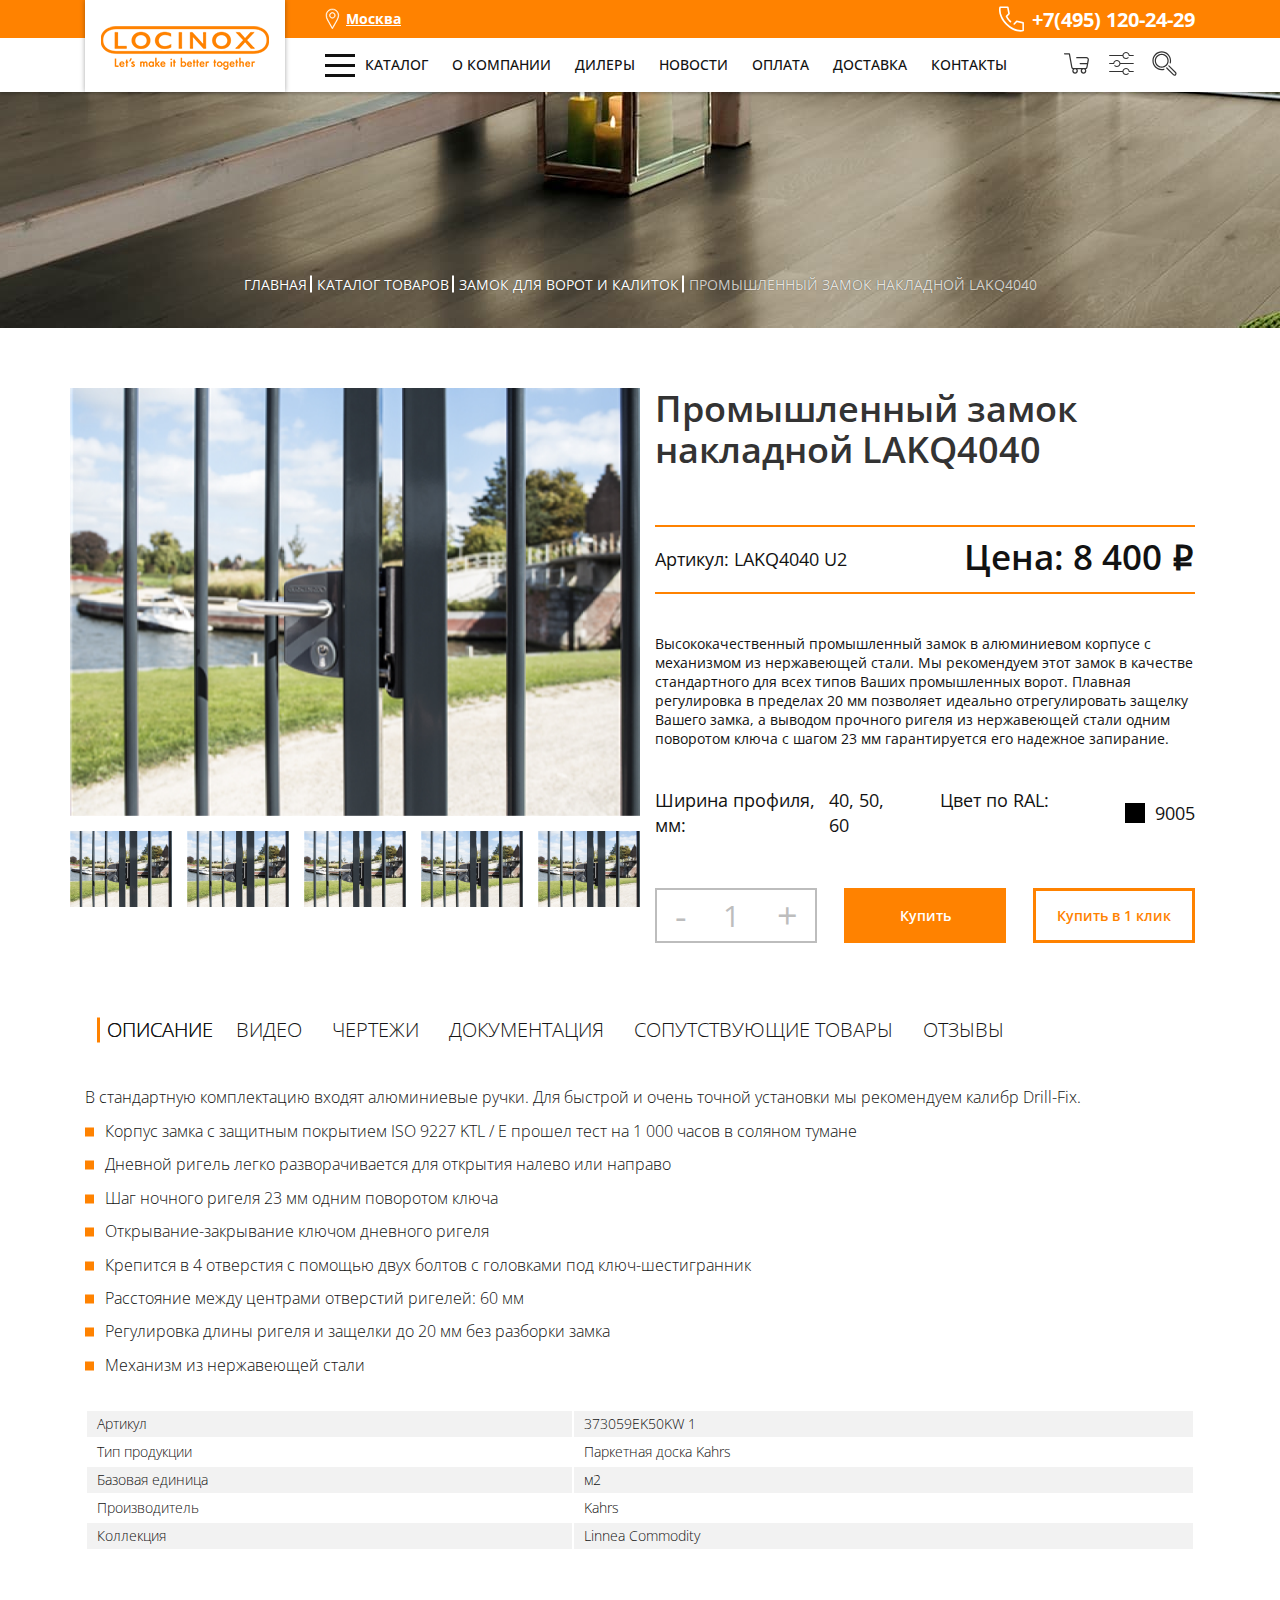
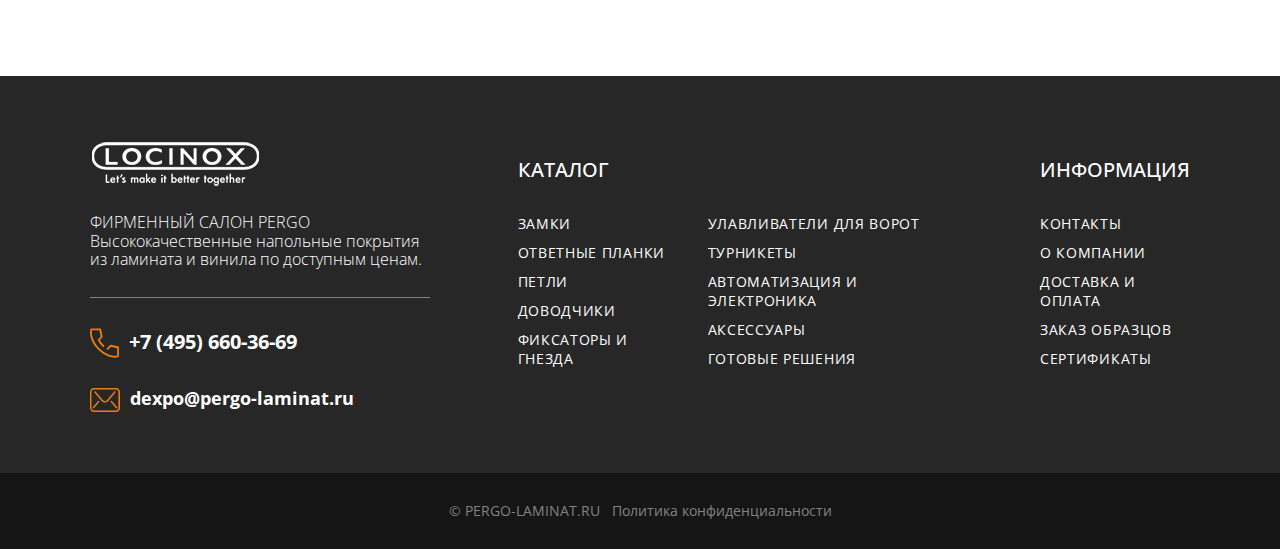
==== product.html @ 0fa1fcf7 "add product page" ====
<!doctype html>
<html itemscope="" itemtype="http://schema.org/WebPage" lang="ru">

<head>
	<meta charset="utf-8">

	<meta name="viewport" content="width=device-width, initial-scale=1.0, maximum-scale=1.0, user-scalable=no">
	<title>Замок для ворот и калиток</title>
	<meta http-equiv="Content-Type" content="text/html; charset=UTF-8" />
	<meta name="robots" content="index, follow" />

	<link href="https://fonts.googleapis.com/css2?family=Open+Sans:wght@300;400;600;700&display=swap" rel="stylesheet">

	<link href="local/templates/locinox/css/bootstrap-grid.css" type="text/css" rel="stylesheet" />
	<link href="local/templates/locinox/css/styles.css" type="text/css" rel="stylesheet" />
	<link href="local/templates/locinox/css/style.css" type="text/css" rel="stylesheet" />

	<link rel="icon" href="favicon.ico" type="image/x-icon">

</head>


<body>
	<header class="header">
		<div class="header__wrapper header__wrapper--static">
			<div class="header__container container">
				<a class="header__logo-link d-none d-xl-flex" href="/">
					<img class="header__logo" src="local/templates/locinox/img/logo-2.png" alt="">
				</a>

				<div class="w-100">
					<div class="header__location-info w-100 d-none d-xl-flex justify-content-between align-items-center">

						<div class="header__location">
							<div class="d-flex align-items-center">
								<svg width="15" height="22" viewBox="0 0 15 22" fill="none" xmlns="http://www.w3.org/2000/svg"
									style="margin-right: 6px">
									<path
										d="M7.38051 21L7.12407 20.5481C7.08732 20.4832 3.42131 14.0206 2.4026 12.1284C1.75545 10.9249 1 8.96 1 7.38207C1 3.86306 3.86172 1 7.37917 1C10.8962 1 13.7577 3.86306 13.7577 7.38207C13.7577 8.90624 13.0517 10.9642 12.3872 12.127C11.1978 14.2012 7.67023 20.4838 7.63487 20.5469L7.38051 21ZM7.37917 1.58636C4.185 1.58636 1.58639 4.18636 1.58639 7.38207C1.58639 8.75672 2.25563 10.6169 2.91881 11.8504C3.77669 13.4438 6.52303 18.298 7.3778 19.8067C8.21339 18.3194 10.8753 13.5845 11.8778 11.8358C12.5135 10.7236 13.171 8.75321 13.171 7.38207C13.1714 4.18636 10.5729 1.58636 7.37917 1.58636ZM7.37917 10.2588C5.78285 10.2588 4.48424 8.9598 4.48424 7.36311C4.48424 5.76604 5.78285 4.46662 7.37917 4.46662C8.97485 4.46662 10.2733 5.76604 10.2733 7.36311C10.2731 8.9598 8.97487 10.2588 7.37917 10.2588ZM7.37917 5.053C6.10614 5.053 5.07063 6.08932 5.07063 7.36311C5.07063 8.63652 6.10616 9.67245 7.37917 9.67245C8.65159 9.67245 9.68695 8.63634 9.68695 7.36311C9.68674 6.08932 8.65139 5.053 7.37917 5.053Z"
										fill="#FFFFFF" stroke="#FFFFFF" stroke-width="0.5"></path>
								</svg>
								<span>
									<a href="/" id="location">Москва</a>
								</span>
							</div>

							<div class="header__location-list">
								<ul class="list-unmarked">
									<li><a href="/">Санкт-Петербург</a></li>
									<li><a href="/">Самара</a></li>
									<li><a href="/">Челябинск</a></li>

								</ul>
							</div>
						</div>

						<div class="header__tel  ml-auto">
							<svg width="29" height="30" viewBox="0 0 29 30" fill="#fff">
								<path
									d="M25.0597 29.6484C19.3341 29.6484 13.1623 26.7273 8.03151 21.5591C1.93407 15.3424 -1.11465 7.328 0.372531 1.18614C0.44689 0.736737 0.818685 0.437134 1.26484 0.437134H10.1879C10.6341 0.437134 11.0059 0.736737 11.0802 1.18614L12.5674 8.67621C12.6418 8.97582 12.5674 9.27542 12.3443 9.50012L9.81612 12.0467L10.1136 12.5711C11.1546 14.3687 12.4187 15.9416 13.9802 17.3647C14.2033 17.5145 14.2777 17.7392 14.2777 18.0388C14.2777 18.2635 14.2033 18.5631 14.0546 18.7129C13.9059 18.9376 13.6084 19.0125 13.3854 19.0125C13.1623 19.0125 12.9392 18.9376 12.7905 18.7878C12.4187 18.4882 12.1213 18.1886 11.7495 17.8141C10.1879 16.2412 8.84946 14.3687 7.88279 12.3463C7.73407 11.9718 7.80843 11.5224 8.03151 11.2977L10.6341 8.67621L9.44433 2.30965H2.00843L1.93407 2.98376C1.3392 8.45151 4.09048 14.893 9.36997 20.2109C14.1289 25.0046 19.8546 27.7759 25.0597 27.7759C25.5059 27.7759 26.0264 27.7759 26.4725 27.701L27.1418 27.6261V20.136L20.8956 18.8627L18.2931 21.4842C18.1443 21.634 17.8469 21.7838 17.6238 21.7838C17.4007 21.7838 17.1777 21.7089 16.9546 21.4842C16.5828 21.1097 16.5828 20.5105 16.9546 20.136L19.9289 17.14C20.0777 16.9902 20.3751 16.8404 20.5982 16.8404C20.6725 16.8404 20.7469 16.8404 20.7469 16.8404L28.1828 18.3384C28.629 18.4133 28.9264 18.7878 28.9264 19.2372V28.2253C28.9264 28.6747 28.629 29.0492 28.1828 29.1241C27.2905 29.4986 26.1751 29.6484 25.0597 29.6484Z">
								</path>
							</svg>
							<div class="d-flex flex-column">
								<span class="msk_call_phone_1">
									<a href="tel:74951202429">+7(495) 120-24-29</a>
								</span>
							</div>
						</div>
					</div>

					<div class="d-flex align-items-center">
						<nav class="header__nav nav">
							<button class="nav__button button d-xl-none">
								<span></span>
							</button>
							<ul class="nav__list">
								<li class="nav__item nav__item--menu nav__item--menu-main">
									<div class="nav__item-control">
										<a href="/catalog/" class="nav__link nav__link--menu d-flex align-items-center pl-xl-0">
											<div class="nav__button button p-0 d-none d-xl-flex">
												<span></span>
											</div>
											<span>Каталог</span>
										</a>
										<button class="nav__button--menu d-xl-none"></button>
									</div>

									<div class="nav__menu-wrapper">
										<div class="nav__menu-container nav__menu-container--main nav__menu-container--list">
											<ul class="nav__menu">

												<li class="nav__menu-item nav__item--menu nav__item--menu-level nav__item--menu-level2">
													<a href="/catalog/zamki" class="nav__menu-link">
														<span>Замки</span>
													</a>

													<div class="nav__menu-wrapper">
														<div class="nav__menu-container nav__menu-container--list">
															<ul class="nav__menu">
																<li class="nav__menu-item">
																	<a href="/catalog/zamki/zamki-dlya-raspashnyh-vorot" class="nav__menu-link">Замки для
																		распашных ворот</a>
																</li>
																<li class="nav__menu-item">
																	<a href="/catalog/zamki/zamki-dlya-otkatnyh-vorot" class="nav__menu-link">Замки для
																		откатных ворот</a>
																</li>
																<li class="nav__menu-item">
																	<a href="/catalog/zamki/zamki-dlya-basseyna" class="nav__menu-link">Замки для
																		бассейна</a>
																</li>
																<li class="nav__menu-item">
																	<a href="/catalog/zamki/magnitnye-zamki" class="nav__menu-link">Магнитные замки</a>
																</li>
																<li class="nav__menu-item">
																	<a href="/catalog/zamki/zamki-na-kalitku" class="nav__menu-link">Замки для калитки</a>
																</li>
																<li class="nav__menu-item">
																	<a href="/catalog/zamki/zamki-dlya-kalitki-vreznye" class="nav__menu-link">Замки для
																		калитки врезные</a>
																</li>
																<li class="nav__menu-item">
																	<a href="/catalog/zamki/zamki-dlya-kalitok-nakladnye" class="nav__menu-link">Замки для
																		калиток накладные</a>
																</li>
																<li class="nav__menu-item">
																	<a href="/catalog/zamki/elektromehanicheskie-zamki-na-kalitki"
																		class="nav__menu-link">Электромеханические замки
																		для калитки</a>
																</li>
															</ul>
														</div>
													</div>
												</li>

												<li class="nav__menu-item nav__item--menu nav__item--menu-level nav__item--menu-level2">
													<a href="/catalog/otvetnye-planki" class="nav__menu-link">
														<span>Ответные планки</span>
													</a>

													<div class="nav__menu-wrapper">
														<div class="nav__menu-container nav__menu-container--list">
															<ul class="nav__menu">
																<li class="nav__menu-item">
																	<a href="/catalog/otvetnye-planki/otvetnye-planki-dlya-raspashnyh-vorot"
																		class="nav__menu-link">Ответные планки для
																		распашных ворот</a>
																</li>
																<li class="nav__menu-item">
																	<a href="/catalog/otvetnye-planki/otvetnye-planki-dlya-otkatnyh-vorot"
																		class="nav__menu-link">Ответные планки для
																		откатных ворот</a>
																</li>
																<li class="nav__menu-item">
																	<a href="/catalog/otvetnye-planki/otvetnye-planki-dlya-kalitok-basseyna"
																		class="nav__menu-link">Ответные планки для
																		калиток бассейна</a>
																</li>
																<li class="nav__menu-item">
																	<a href="/catalog/otvetnye-planki/otvetnye-planki-dlya-vreznyh-zamkov"
																		class="nav__menu-link">Ответные планки для
																		врезных замков</a>
																</li>
															</ul>
														</div>
													</div>
												</li>

												<li class="nav__menu-item nav__item--menu nav__item--menu-level nav__item--menu-level2">
													<a href="/catalog/petli" class="nav__menu-link">
														<span>Петли</span>
													</a>

													<div class="nav__menu-wrapper">
														<div class="nav__menu-container nav__menu-container--list">
															<ul class="nav__menu">
																<li class="nav__menu-item">
																	<a href="/catalog/petli/petli-dlya-promyshlennyh-vorot" class="nav__menu-link">Петли
																		для промышленных ворот</a>
																</li>
																<li class="nav__menu-item">
																	<a href="/catalog/petli/petli-dlya-kalitok" class="nav__menu-link">Петли для
																		калиток</a>
																</li>
																<li class="nav__menu-item">
																	<a href="/catalog/petli/petli-dlya-dekorativnyh-vorot" class="nav__menu-link">Петли
																		для декоративных ворот</a>
																</li>
															</ul>
														</div>
													</div>
												</li>

												<li class="nav__menu-item">
													<a href="/catalog/dovodchiki" class="nav__menu-link">Доводчики</a>
												</li>

												<li class="nav__menu-item">
													<a href="/catalog/nijnie-fiksatory-i-gnezda" class="nav__menu-link">Нижние фиксаторы и
														гнезда</a>
												</li>


												<li class="nav__menu-item">
													<a href="/catalog/ulavlivateli-dlya-vorot" class="nav__menu-link">Улавливатели для ворот</a>
												</li>

												<li class="nav__menu-item">
													<a href="/catalog/turnikety" class="nav__menu-link">Турникеты</a>
												</li>


												<li class="nav__menu-item">
													<a href="/catalog/avtomatizaciya-i-elektronika" class="nav__menu-link">Автоматизация и
														электроника</a>
												</li>


												<li class="nav__menu-item nav__item--menu nav__item--menu-level nav__item--menu-level2">
													<a href="/catalog/aksessuary" class="nav__menu-link">
														<span>Аксессуары</span>
													</a>

													<div class="nav__menu-wrapper">
														<div class="nav__menu-container nav__menu-container--list">
															<ul class="nav__menu">
																<li class="nav__menu-item">
																	<a href="/catalog/aksessuary/demonstracionnye"
																		class="nav__menu-link">Демонстрационные</a>
																</li>
																<li class="nav__menu-item">
																	<a href="/catalog/aksessuary/aksessuary-dlya-zamkov-i-otvetnyh-planok"
																		class="nav__menu-link">Аксессуары для замков и
																		ответных планок</a>
																</li>
																<li class="nav__menu-item">
																	<a href="/catalog/aksessuary/detali-dlya-petel" class="nav__menu-link">Детали для
																		петель</a>
																</li>
																<li class="nav__menu-item">
																	<a href="/catalog/aksessuary/aksessuary-dlya-vorot" class="nav__menu-link">Аксессуары
																		для ворот</a>
																</li>
																<li class="nav__menu-item">
																	<a href="/catalog/aksessuary/kolpachki-i-kryshki" class="nav__menu-link">Колпачки и
																		крышки</a>
																</li>
																<li class="nav__menu-item">
																	<a href="/catalog/aksessuary/profili-protivolaznye" class="nav__menu-link">Профили
																		противолазные</a>
																</li>
																<li class="nav__menu-item">
																	<a href="/catalog/aksessuary/raznoe" class="nav__menu-link">Разное</a>
																</li>
															</ul>
														</div>
													</div>
												</li>

												<li class="nav__menu-item orange">
													<a href="/catalog/vorota-i-kalitki" class="nav__menu-link">Готовые
														решения</a>
												</li>
											</ul>
										</div>
									</div>
								</li>

								<li class="nav__item">
									<a href="/" class="nav__link">
										О компании
									</a>
								</li>

								<li class="nav__item">
									<a href="/" class="nav__link">
										Дилеры
									</a>
								</li>
								<li class="nav__item">
									<a href="/" class="nav__link">
										Новости
									</a>
								</li>
								<li class="nav__item">
									<a href="/" class="nav__link">
										Оплата
									</a>
								</li>
								<li class="nav__item">
									<a href="/" class="nav__link">
										Доставка
									</a>
								</li>
								<li class="nav__item">
									<a href="/" class="nav__link">
										Контакты
									</a>
								</li>
							</ul>
						</nav>

						<a class="header__logo-link d-flex d-xl-none" href="/">
							<img class="header__logo" src="local/templates/locinox/img/logo.png" alt="">
						</a>

						<div class="header__user user">
							<ul class="user__list">
								<li class="user__item user__item--cart" id="cart_elements">
									<a class="user__link user__link--cart " href="/cart/">

										<svg width="30" height="25" viewBox="0 0 30 25" fill="#000">
											<path
												d="M29.175 5.92501C28.575 5.25001 27.75 4.80001 26.85 4.80001H15.3C14.925 4.80001 14.55 5.10001 14.55 5.55001C14.55 6.00001 14.925 6.30001 15.3 6.30001H26.85C27.3 6.30001 27.75 6.52501 28.05 6.82501C28.35 7.20001 28.5 7.65001 28.35 8.10001L27.675 11.85H19.425C19.05 11.85 18.675 12.15 18.675 12.6C18.675 13.05 19.05 13.35 19.425 13.35H27.45L26.775 16.95C26.7 17.475 26.175 17.85 25.65 17.85H11.25C10.725 17.85 10.275 17.475 10.125 16.95L7.2 0.675012C7.125 0.300012 6.825 0.0750122 6.45 0.0750122H0.675003C0.300003 0.0750122 -0.0749969 0.375012 -0.0749969 0.825012C-0.0749969 1.27501 0.300003 1.57501 0.675003 1.57501H5.85L8.7 17.325C8.85 18.375 9.6 19.125 10.575 19.425C10.2 19.95 9.9 20.625 9.9 21.375C9.9 23.25 11.4 24.75 13.275 24.75C15.15 24.75 16.65 23.25 16.65 21.375C16.65 20.7 16.425 20.025 16.05 19.5H20.625C20.25 20.025 20.025 20.7 20.025 21.375C20.025 23.25 21.525 24.75 23.4 24.75C25.275 24.75 26.775 23.25 26.775 21.375C26.775 20.625 26.55 19.95 26.175 19.425C27.15 19.2 27.975 18.375 28.2 17.325L29.85 8.47501C30 7.57501 29.775 6.67501 29.175 5.92501ZM15.15 21.3C15.15 22.35 14.325 23.175 13.275 23.175C12.225 23.175 11.4 22.35 11.4 21.3C11.4 20.25 12.225 19.425 13.275 19.425C14.325 19.425 15.15 20.25 15.15 21.3ZM23.475 23.175C22.425 23.175 21.6 22.35 21.6 21.3C21.6 20.25 22.425 19.425 23.475 19.425C24.525 19.425 25.35 20.25 25.35 21.3C25.35 22.35 24.525 23.175 23.475 23.175Z">
											</path>
										</svg>
										<span class="user__cart-count cart_results">
										</span>
									</a>


									<div class="user-cart cart_elements">

									</div>

								</li>


								<li class="user__item user__item--compare" id="compare_elements">
									<a class="user__link user__link--compare " href="/compare/">
										<svg width="27" height="25" viewBox="0 0 27 25" fill="#000">
											<path
												d="M0.567782 4.45425H14.5528C14.8293 6.3285 16.4435 7.7735 18.3933 7.7735C19.4312 7.7735 20.4072 7.36924 21.1419 6.63567C21.3639 6.41366 21.3639 6.05482 21.1419 5.83282C20.9199 5.61025 20.5605 5.61082 20.3391 5.83225C19.819 6.35234 19.128 6.6385 18.3933 6.6385C16.8762 6.6385 15.6418 5.40415 15.6418 3.88703C15.6418 2.36992 16.8762 1.13556 18.3933 1.13556C19.9104 1.13556 21.1448 2.36992 21.1448 3.88703C21.1448 4.20045 21.3986 4.45482 21.7125 4.45482H26.319C26.6329 4.45482 26.8867 4.20045 26.8867 3.88703C26.8867 3.57362 26.6329 3.31925 26.319 3.31925H22.2343C21.9584 1.445 20.3436 0 18.3939 0C16.4441 0 14.8293 1.44444 14.5534 3.31925H0.567782C0.254366 3.31925 0 3.57362 0 3.88703C0 4.19988 0.254366 4.45425 0.567782 4.45425Z">
											</path>
											<path
												d="M26.319 11.9319H12.3339C12.0574 10.0577 10.4432 8.61267 8.49345 8.61267C6.54368 8.61267 4.92891 10.0571 4.65297 11.9319H0.567782C0.254366 11.9319 0 12.1863 0 12.4997C0 12.8131 0.254366 13.0675 0.567782 13.0675H5.17419C5.48761 13.0675 5.74198 12.8131 5.74198 12.4997C5.74198 10.9826 6.97633 9.74823 8.49345 9.74823C10.0106 9.74823 11.2449 10.9826 11.2449 12.4997C11.2449 14.0168 10.0106 15.2512 8.49345 15.2512C7.75874 15.2512 7.06775 14.965 6.54823 14.4449C6.32679 14.2229 5.96739 14.2229 5.74538 14.4449C5.52338 14.6664 5.52338 15.0263 5.74538 15.2478C6.47953 15.9819 7.45554 16.3862 8.49345 16.3862C10.4432 16.3862 12.058 14.9412 12.3339 13.0669H26.319C26.6329 13.0669 26.8867 12.8126 26.8867 12.4991C26.8867 12.1863 26.6329 11.9319 26.319 11.9319Z">
											</path>
											<path
												d="M26.319 20.5458H22.2343C21.9584 18.6715 20.3436 17.2265 18.3939 17.2265C16.4441 17.2265 14.8293 18.6709 14.5534 20.5458H0.567782C0.254366 20.5458 0 20.8001 0 21.1135C0 21.427 0.254366 21.6813 0.567782 21.6813H14.5528C14.8293 23.5556 16.4435 25 18.3933 25C19.4312 25 20.4072 24.5957 21.1419 23.8622C21.3639 23.6402 21.3639 23.2808 21.1419 23.0593C20.9199 22.8368 20.5605 22.8373 20.3391 23.0588C19.819 23.5788 19.128 23.8644 18.3933 23.8644C16.8762 23.8644 15.6418 22.6306 15.6418 21.1135C15.6418 19.5964 16.8762 18.3621 18.3933 18.3621C19.9104 18.3621 21.1448 19.5964 21.1448 21.1135C21.1448 21.427 21.3986 21.6813 21.7125 21.6813H26.319C26.6329 21.6813 26.8867 21.427 26.8867 21.1135C26.8867 20.8001 26.6329 20.5458 26.319 20.5458Z">
											</path>
										</svg>
										<span class="user__compare-count"><i class="compared_results">
											</i></span>
									</a>
								</li>


								<li class="user__item">
									<button class="user__link user__link--search p-0">
										<svg width="30" height="31" viewBox="0 0 30 31" fill="#000">
											<path
												d="M11.55 23.7737C5.17501 23.7737 0 18.561 0 12.1396C0 5.71812 5.17501 0.429871 11.55 0.429871C17.925 0.429871 23.175 5.71812 23.175 12.1396C23.175 13.0461 23.1 13.9527 22.875 14.8592C22.8 15.237 22.35 15.5392 21.975 15.3881C21.6 15.3125 21.3 14.8592 21.45 14.4815C21.6 13.7261 21.75 12.9706 21.75 12.1396C21.75 6.54914 17.25 1.9408 11.625 1.9408C6.00001 1.9408 1.5 6.54914 1.5 12.1396C1.5 17.73 6.00001 22.3384 11.625 22.3384C12.45 22.3384 13.2 22.2628 14.025 22.0362C14.4 21.9606 14.85 22.1873 14.925 22.565C15 22.9427 14.775 23.396 14.4 23.4715C13.425 23.6982 12.525 23.7737 11.55 23.7737Z">
											</path>
											<path
												d="M27.375 30.6484C26.7 30.6484 26.025 30.3463 25.5 29.893L17.25 21.5829C16.95 21.2807 16.95 20.8274 17.25 20.5252C17.55 20.223 18 20.223 18.3 20.5252L26.55 28.8353C27 29.2886 27.75 29.2886 28.125 28.8353C28.575 28.382 28.575 27.6266 28.125 27.2488L19.875 18.9387C19.575 18.6366 19.575 18.1833 19.875 17.8811C20.175 17.5789 20.625 17.5789 20.925 17.8811L29.175 26.1912C30.225 27.2488 30.225 28.9109 29.175 29.9685C28.725 30.3463 28.05 30.6484 27.375 30.6484Z">
											</path>
											<path
												d="M11.5499 20.8274C6.82493 20.8274 2.92493 16.899 2.92493 12.1396C2.92493 7.38014 6.82493 3.45172 11.5499 3.45172C16.2749 3.45172 20.1749 7.38014 20.1749 12.1396C20.1749 16.899 16.3499 20.8274 11.5499 20.8274ZM11.5499 4.96265C7.64993 4.96265 4.42493 8.21115 4.42493 12.1396C4.42493 16.068 7.64993 19.3165 11.5499 19.3165C15.4499 19.3165 18.6749 16.068 18.6749 12.1396C18.6749 8.21115 15.5249 4.96265 11.5499 4.96265Z">
											</path>
										</svg>
									</button>
								</li>
								<li class="user__item user__item--tel d-block d-xl-none">
									<a class="user__link">
										<svg width="29" height="30" viewBox="0 0 29 30" fill="#000">
											<path
												d="M25.0597 29.6484C19.3341 29.6484 13.1623 26.7273 8.03151 21.5591C1.93407 15.3424 -1.11465 7.328 0.372531 1.18614C0.44689 0.736737 0.818685 0.437134 1.26484 0.437134H10.1879C10.6341 0.437134 11.0059 0.736737 11.0802 1.18614L12.5674 8.67621C12.6418 8.97582 12.5674 9.27542 12.3443 9.50012L9.81612 12.0467L10.1136 12.5711C11.1546 14.3687 12.4187 15.9416 13.9802 17.3647C14.2033 17.5145 14.2777 17.7392 14.2777 18.0388C14.2777 18.2635 14.2033 18.5631 14.0546 18.7129C13.9059 18.9376 13.6084 19.0125 13.3854 19.0125C13.1623 19.0125 12.9392 18.9376 12.7905 18.7878C12.4187 18.4882 12.1213 18.1886 11.7495 17.8141C10.1879 16.2412 8.84946 14.3687 7.88279 12.3463C7.73407 11.9718 7.80843 11.5224 8.03151 11.2977L10.6341 8.67621L9.44433 2.30965H2.00843L1.93407 2.98376C1.3392 8.45151 4.09048 14.893 9.36997 20.2109C14.1289 25.0046 19.8546 27.7759 25.0597 27.7759C25.5059 27.7759 26.0264 27.7759 26.4725 27.701L27.1418 27.6261V20.136L20.8956 18.8627L18.2931 21.4842C18.1443 21.634 17.8469 21.7838 17.6238 21.7838C17.4007 21.7838 17.1777 21.7089 16.9546 21.4842C16.5828 21.1097 16.5828 20.5105 16.9546 20.136L19.9289 17.14C20.0777 16.9902 20.3751 16.8404 20.5982 16.8404C20.6725 16.8404 20.7469 16.8404 20.7469 16.8404L28.1828 18.3384C28.629 18.4133 28.9264 18.7878 28.9264 19.2372V28.2253C28.9264 28.6747 28.629 29.0492 28.1828 29.1241C27.2905 29.4986 26.1751 29.6484 25.0597 29.6484Z">
											</path>
										</svg>
									</a>
								</li>
							</ul>
						</div>
					</div>
				</div>
			</div>
		</div>

		<div class="header__search search">
			<form action="/search/" class="search__form">
				<input class="search__input" id="title_search" type="text" name="q" placeholder="Поиск" value=""
					autocomplete="off">
				<button class="search__submit">
					<svg width="30" height="31" viewBox="0 0 30 31" fill="#000">
						<path
							d="M11.55 23.7737C5.17501 23.7737 0 18.561 0 12.1396C0 5.71812 5.17501 0.429871 11.55 0.429871C17.925 0.429871 23.175 5.71812 23.175 12.1396C23.175 13.0461 23.1 13.9527 22.875 14.8592C22.8 15.237 22.35 15.5392 21.975 15.3881C21.6 15.3125 21.3 14.8592 21.45 14.4815C21.6 13.7261 21.75 12.9706 21.75 12.1396C21.75 6.54914 17.25 1.9408 11.625 1.9408C6.00001 1.9408 1.5 6.54914 1.5 12.1396C1.5 17.73 6.00001 22.3384 11.625 22.3384C12.45 22.3384 13.2 22.2628 14.025 22.0362C14.4 21.9606 14.85 22.1873 14.925 22.565C15 22.9427 14.775 23.396 14.4 23.4715C13.425 23.6982 12.525 23.7737 11.55 23.7737Z">
						</path>
						<path
							d="M27.375 30.6484C26.7 30.6484 26.025 30.3463 25.5 29.893L17.25 21.5829C16.95 21.2807 16.95 20.8274 17.25 20.5252C17.55 20.223 18 20.223 18.3 20.5252L26.55 28.8353C27 29.2886 27.75 29.2886 28.125 28.8353C28.575 28.382 28.575 27.6266 28.125 27.2488L19.875 18.9387C19.575 18.6366 19.575 18.1833 19.875 17.8811C20.175 17.5789 20.625 17.5789 20.925 17.8811L29.175 26.1912C30.225 27.2488 30.225 28.9109 29.175 29.9685C28.725 30.3463 28.05 30.6484 27.375 30.6484Z">
						</path>
						<path
							d="M11.5499 20.8274C6.82493 20.8274 2.92493 16.899 2.92493 12.1396C2.92493 7.38014 6.82493 3.45172 11.5499 3.45172C16.2749 3.45172 20.1749 7.38014 20.1749 12.1396C20.1749 16.899 16.3499 20.8274 11.5499 20.8274ZM11.5499 4.96265C7.64993 4.96265 4.42493 8.21115 4.42493 12.1396C4.42493 16.068 7.64993 19.3165 11.5499 19.3165C15.4499 19.3165 18.6749 16.068 18.6749 12.1396C18.6749 8.21115 15.5249 4.96265 11.5499 4.96265Z">
						</path>
					</svg>
				</button>
			</form>

			<div class="search__result"></div>


		</div>
	</header>

	<main class="main">
		<section class="breadcrumbs" style="background-image: url(local/templates/locinox/img/bread.jpg);">
			<div class="breadcrumbs__container container">
				<ul class="breadcrumbs__list" itemprop="http://schema.org/breadcrumb" itemscope
					itemtype="http://schema.org/BreadcrumbList">
					<li class="breadcrumbs__item" itemprop="itemListElement" itemscope="" itemtype="http://schema.org/ListItem"><a
							class="breadcrumbs__link" href="/" itemprop="item"><span itemprop="name">Главная</span></a>
						<meta itemprop="position" content="1">
					</li>
					<li class="breadcrumbs__item" itemprop="itemListElement" itemscope="" itemtype="http://schema.org/ListItem">

						<a href="/catalog/" class="breadcrumbs__link" title="Каталог товаров" itemprop="item">
							<span itemprop="name">Каталог товаров</span>
						</a>
						<meta itemprop="position" content="2" />
					</li>
					<li class="breadcrumbs__item" itemprop="itemListElement" itemscope="" itemtype="http://schema.org/ListItem">

						<a href="catalog.html" class="breadcrumbs__link" title="Замок для ворот и калиток" itemprop="item">
							<span itemprop="name">Замок для ворот и калиток</span>
						</a>
						<meta itemprop="position" content="3" />
					</li>
					<li class="breadcrumbs__item" itemprop="itemListElement" itemscope="" itemtype="http://schema.org/ListItem">
						<link itemprop="item" href="">
						<span class="breadcrumbs__link" itemprop="name">Промышленный замок накладной LAKQ4040</span>
						<meta itemprop="position" content="4">
					</li>
				</ul>
			</div>
		</section>


		<section class="detail">
			<div class="detail__container container" itemscope itemtype="http://schema.org/Product">
				<div class="row">
					<div class="col-12 col-xl-6 mb-3 mb-xl-0 p-xl-0">

						<!-- Если одна картинка -->
						<!-- <div class="detail__img-wrap">
							<img src="local/templates/locinox/img/zamok.jpg" alt="Промышленный замок накладной LAKQ4040"
								title="Промышленный замок накладной LAKQ4040" itemprop="image">
						</div> -->
						<!-- Если одна картинка -->


						<!-- Слайдер -->
						<div class="detail__slider-wrapper">
							<div class="detail__slider-parent">
								<div class="detail__slider owl-carousel owl-theme">
									<div class="detail__slide">
										<img src="local/templates/locinox/img/zamok.jpg" alt="Промышленный замок накладной LAKQ4040"
											title="Промышленный замок накладной LAKQ4040" itemprop="image">
									</div>
									<div class="detail__slide">
										<img src="local/templates/locinox/img/zamok.jpg" alt="">
									</div>
									<div class="detail__slide">
										<img src="local/templates/locinox/img/zamok.jpg" alt="">
									</div>
									<div class="detail__slide">
										<img src="local/templates/locinox/img/zamok.jpg" alt="">
									</div>
									<div class="detail__slide">
										<img src="local/templates/locinox/img/zamok.jpg" alt="">
									</div>
								</div>
							</div>

							<div class="detail__slider-child d-none d-xl-block">
								<div class="detail__slider owl-carousel owl-theme">
									<div class="detail__slide-preview">
										<img src="local/templates/locinox/img/zamok.jpg" alt="">
									</div>
									<div class="detail__slide-preview">
										<img src="local/templates/locinox/img/zamok.jpg" alt="">
									</div>
									<div class="detail__slide-preview">
										<img src="local/templates/locinox/img/zamok.jpg" alt="">
									</div>
									<div class="detail__slide-preview">
										<img src="local/templates/locinox/img/zamok.jpg" alt="">
									</div>
									<div class="detail__slide-preview">
										<img src="local/templates/locinox/img/zamok.jpg" alt="">
									</div>
								</div>
							</div>
						</div>
						<!-- Слайдер -->
					</div>

					<div class="col-12 col-xl-6 d-flex flex-column">
						<h1 class="detail__title" itemprop="name">Промышленный замок накладной LAKQ4040
						</h1>
						<div class="detail__price-block">
							<div class="detail__art">
								Артикул: LAKQ4040 U2
							</div>
							<div class="detail__price">
								Цена: 8 400 <span class="rub">i</span>
							</div>
						</div>


						<p class="detail__text">
							Высококачественный промышленный замок в алюминиевом корпусе с механизмом из нержавеющей стали. Мы
							рекомендуем этот замок в качестве стандартного для всех типов Ваших промышленных ворот. Плавная
							регулировка в пределах 20 мм позволяет идеально отрегулировать защелку Вашего замка, а выводом прочного
							ригеля из нержавеющей стали одним поворотом ключа с шагом 23 мм гарантируется его надежное запирание.
						</p>

						<div class="detail__info row">
							<div class="detail__item col-12 col-md-6">
								<p>Ширина профиля, мм:</p>
								<p>40, 50, 60</p>
							</div>
							<div class="detail__item col-12 col-md-6">
								<p>Цвет по RAL:</p>
								<p class="detail__color"><span class="color black">
										<!-- Сюда можно вставить картинку-->
									</span> 9005</p>
							</div>
						</div>


						<div class="detail__btns mt-auto">
							<div class="input-count" data-count>
								<button class="input-count__btn minus" data-count-minus>-</button>
								<input type="number" min="1" max="999" value="1">
								<button class="input-count__btn plus" data-count-plus>+</button>
							</div>
							<button class="card__button  card__button--inst button button--slider">Купить</button>
							<button class="card__button card__button--buy button">Купить в 1 клик</button>
						</div>
					</div>
				</div>
			</div>
		</section>



		<section class="detail-info">
			<div class="detail-info__container container">
				<div class="detail-info__tabs tabs">
					<div class="tabs__pane" id="tabs2">
						<ul class="tabs__list">
							<li class="tabs__item">
								<p class="tabs__link" data-toggle="tab-1">Описание</p>
							</li>
							<li class="tabs__item">
								<p class="tabs__link" data-toggle="tab-2">Видео</p>
							</li>
							<li class="tabs__item">
								<p class="tabs__link" data-toggle="tab-3">Чертежи</p>
							</li>
							<li class="tabs__item">
								<p class="tabs__link" data-toggle="tab-4">Документация</p>
							</li>
							<li class="tabs__item">
								<p class="tabs__link" data-toggle="tab-5">Сопутствующие товары</p>
							</li>
							<li class="tabs__item">
								<p class="tabs__link" data-toggle="tab-6">Отзывы</p>
							</li>
						</ul>
					</div>

					<div class="tabs__content" data-tabs="tabs2">

						<div class="tab tab-1">
							<h2 class="visually-hidden">Описание</h2>
							<p>В стандартную комплектацию входят алюминиевые ручки. Для быстрой и очень точной установки мы
								рекомендуем калибр Drill-Fix.</p>

							<ul class="list-marked">
								<li>
									Корпус замка с защитным покрытием ISO 9227 KTL / Е прошел тест на 1 000 часов в соляном тумане
								</li>
								<li>
									Дневной ригель легко разворачивается для открытия налево или направо
								</li>
								<li>
									Шаг ночного ригеля 23 мм одним поворотом ключа
								</li>
								<li>
									Открывание-закрывание ключом дневного ригеля
								</li>
								<li>
									Крепится в 4 отверстия с помощью двух болтов с головками под ключ-шестигранник
								</li>
								<li>
									Расстояние между центрами отверстий ригелей: 60 мм
								</li>
								<li>
									Регулировка длины ригеля и защелки до 20 мм без разборки замка
								</li>
								<li>
									Механизм из нержавеющей стали
								</li>
							</ul>

							<div class="detail__table">
								<div class="table__wrapper">
									<table class="table__custom">
										<tr>
											<th>Артикул</th>
											<td>373059EK50KW 1</td>
										</tr>
										<tr>
											<th>Тип продукции</th>
											<td>Паркетная доска Kahrs</td>
										</tr>
										<tr>
											<th>Базовая единица</th>
											<td>м2</td>
										</tr>
										<tr>
											<th>Производитель</th>
											<td>Kahrs</td>
										</tr>
										<tr>
											<th>Коллекция</th>
											<td>Linnea Commodity</td>
										</tr>
									</table>
								</div>
							</div>
						</div>


						<div class="tab tab-2">
							<h2 class="visually-hidden">Видео</h2>
							<a data-fancybox="" class="detail__video video" href="https://youtu.be/3efvMSa4oJc">
								<img src="local/templates/locinox/img/zamok.jpg" alt="">
							</a>
							<a data-fancybox="" class="detail__video video" href="https://youtu.be/3efvMSa4oJc">
								<img src="local/templates/locinox/img/zamok.jpg" alt="">
							</a>
						</div>

						<div class="tab tab-3">
							<h2 class="visually-hidden">Чертежи</h2>
							<div class="detail__plan">
								<img src="https://locinox.ru/images/drawing/LAKQU2.jpg" alt="">
							</div>
						</div>


						<div class="tab tab-4">
							<h2 class="visually-hidden">Документация</h2>

							<ul class="list-unmarked list-column">
								<li>
									<a class="link-icon link-icon--pdf" href="/" target="_blank">Гарантия.pdf</a>
								</li>
								<li>
									<a class="link-icon link-icon--pdf" href="/" target="_blank">Инструкция по очистке.pdf</a>
								</li>
								<li>
									<a class="link-icon link-icon--pdf" href="/" target="_blank">Инструкция по установке.pdf</a>
								</li>
								<li>
									<a class="link-icon link-icon--pdf" href="/" target="_blank">Технический паспорт.pdf</a>
								</li>
							</ul>
						</div>

						<div class="tab tab-5">
							<h2 class="visually-hidden">Сопутствующие товары</h2>

							<div class="order__cross">
								<div class="order__slider-wrapper">
									<div class="order__slider owl-carousel owl-theme">
										<!-- Товар -->
										<div class="order__slide">
											<div class="card__item" style="background-image: url(upload/loc-1.jpg)">
												<div class="card__link-block">
													<a href="product.html"></a>
												</div>
												<div class="card__info">
													<h3 class="card__title mb-2"><a href="product.html">Промышленный замок накладной LAKQ4040
															U2</a></h3>
													<div class="row">
														<div class="col-12">
															<div class="card__price">
																<p class="card__price-curr"><span>Цена: </span>
																	<span> 1 123<span class="rub">i</span> за шт
																	</span></p>
															</div>
														</div>
														<div class="card__buttons-wrapper col-12">
															<div class="card__buttons">
																<a class="card__button  card__button--inst button button--slider">Купить</a>
																<a class="card__button card__button--buy button">В сравнение</a>
																<input type="hidden" class="countM2" value="1">
															</div>
														</div>
													</div>
												</div>
											</div>
										</div>
										<!-- Товар -->

										<!-- Товар -->
										<div class="order__slide">
											<div class="card__item" style="background-image: url(upload/loc-1.jpg)">
												<div class="card__link-block">
													<a href="product.html"></a>
												</div>
												<div class="card__info">
													<h3 class="card__title mb-2"><a href="product.html">Промышленный замок накладной LAKQ4040
															U2</a></h3>
													<div class="row">
														<div class="col-12">
															<div class="card__price">
																<p class="card__price-curr"><span>Цена: </span>
																	<span> 1 123<span class="rub">i</span> за шт
																	</span></p>
															</div>
														</div>
														<div class="card__buttons-wrapper col-12">
															<div class="card__buttons">
																<a class="card__button  card__button--inst button button--slider">Купить</a>
																<a class="card__button card__button--buy button">В сравнение</a>
																<input type="hidden" class="countM2" value="1">
															</div>
														</div>
													</div>
												</div>
											</div>
										</div>
										<!-- Товар -->

										<!-- Товар -->
										<div class="order__slide">
											<div class="card__item" style="background-image: url(upload/loc-1.jpg)">
												<div class="card__link-block">
													<a href="product.html"></a>
												</div>
												<div class="card__info">
													<h3 class="card__title mb-2"><a href="product.html">Промышленный замок накладной LAKQ4040
															U2</a></h3>
													<div class="row">
														<div class="col-12">
															<div class="card__price">
																<p class="card__price-curr"><span>Цена: </span>
																	<span> 1 123<span class="rub">i</span> за шт
																	</span></p>
															</div>
														</div>
														<div class="card__buttons-wrapper col-12">
															<div class="card__buttons">
																<a class="card__button  card__button--inst button button--slider">Купить</a>
																<a class="card__button card__button--buy button">В сравнение</a>
																<input type="hidden" class="countM2" value="1">
															</div>
														</div>
													</div>
												</div>
											</div>
										</div>
										<!-- Товар -->

										<!-- Товар -->
										<div class="order__slide">
											<div class="card__item" style="background-image: url(upload/loc-1.jpg)">
												<div class="card__link-block">
													<a href="product.html"></a>
												</div>
												<div class="card__info">
													<h3 class="card__title mb-2"><a href="product.html">Промышленный замок накладной LAKQ4040
															U2</a></h3>
													<div class="row">
														<div class="col-12">
															<div class="card__price">
																<p class="card__price-curr"><span>Цена: </span>
																	<span> 1 123<span class="rub">i</span> за шт
																	</span></p>
															</div>
														</div>
														<div class="card__buttons-wrapper col-12">
															<div class="card__buttons">
																<a class="card__button  card__button--inst button button--slider">Купить</a>
																<a class="card__button card__button--buy button">В сравнение</a>
																<input type="hidden" class="countM2" value="1">
															</div>
														</div>
													</div>
												</div>
											</div>
										</div>
										<!-- Товар -->

										<!-- Товар -->
										<div class="order__slide">
											<div class="card__item" style="background-image: url(upload/loc-1.jpg)">
												<div class="card__link-block">
													<a href="product.html"></a>
												</div>
												<div class="card__info">
													<h3 class="card__title mb-2"><a href="product.html">Промышленный замок накладной LAKQ4040
															U2</a></h3>
													<div class="row">
														<div class="col-12">
															<div class="card__price">
																<p class="card__price-curr"><span>Цена: </span>
																	<span> 1 123<span class="rub">i</span> за шт
																	</span></p>
															</div>
														</div>
														<div class="card__buttons-wrapper col-12">
															<div class="card__buttons">
																<a class="card__button  card__button--inst button button--slider">Купить</a>
																<a class="card__button card__button--buy button">В сравнение</a>
																<input type="hidden" class="countM2" value="1">
															</div>
														</div>
													</div>
												</div>
											</div>
										</div>
										<!-- Товар -->

										<!-- Товар -->
										<div class="order__slide">
											<div class="card__item" style="background-image: url(upload/loc-1.jpg)">
												<div class="card__link-block">
													<a href="product.html"></a>
												</div>
												<div class="card__info">
													<h3 class="card__title mb-2"><a href="product.html">Промышленный замок накладной LAKQ4040
															U2</a></h3>
													<div class="row">
														<div class="col-12">
															<div class="card__price">

																<p class="card__price-curr"><span>Цена: </span>
																	<span> 1 123<span class="rub">i</span> за шт
																	</span></p>
															</div>
														</div>
														<div class="card__buttons-wrapper col-12">
															<div class="card__buttons">
																<a class="card__button  card__button--inst button button--slider">Купить</a>
																<a class="card__button card__button--buy button">В сравнение</a>
																<input type="hidden" class="countM2" value="1">
															</div>
														</div>
													</div>
												</div>
											</div>
										</div>
										<!-- Товар -->
									</div>
								</div>
							</div>
						</div>

						<div class="tab tab-6">
							<h2 class="visually-hidden">Отзывы</h2>
							<p>Оценок еще нет. Будьте первым!</p>
						</div>
					</div>
				</div>
			</div>
		</section>


		<div class="overlay overlay-top"></div>
	</main>



	<footer class="footer">
		<div class="footer__container footer__container--first container">
			<div class="row ">
				<div class="footer__column col-lg-4">
					<div class="footer__block">
						<div class="d-flex align-items-center justify-content-center justify-content-lg-start">
							<a class="mr-0 mb-4" href="/">
								<img class="header__logo" src="/local/templates/locinox/img/logo.png" alt="">
							</a>
						</div>

						<p class="footer__description">
							<span>Фирменный салон PERGO</span><br> Высококачественные напольные покрытия из ламината и
							винила по доступным ценам.
						</p>
					</div>

					<ul class="footer__contacts">
						<li class="footer__contact">
							<svg width="29" height="30" viewBox="0 0 29 30" fill="#EE7C11">
								<path
									d="M25.0597 29.6484C19.3341 29.6484 13.1623 26.7273 8.03151 21.5591C1.93407 15.3424 -1.11465 7.328 0.372531 1.18614C0.44689 0.736737 0.818685 0.437134 1.26484 0.437134H10.1879C10.6341 0.437134 11.0059 0.736737 11.0802 1.18614L12.5674 8.67621C12.6418 8.97582 12.5674 9.27542 12.3443 9.50012L9.81612 12.0467L10.1136 12.5711C11.1546 14.3687 12.4187 15.9416 13.9802 17.3647C14.2033 17.5145 14.2777 17.7392 14.2777 18.0388C14.2777 18.2635 14.2033 18.5631 14.0546 18.7129C13.9059 18.9376 13.6084 19.0125 13.3854 19.0125C13.1623 19.0125 12.9392 18.9376 12.7905 18.7878C12.4187 18.4882 12.1213 18.1886 11.7495 17.8141C10.1879 16.2412 8.84946 14.3687 7.88279 12.3463C7.73407 11.9718 7.80843 11.5224 8.03151 11.2977L10.6341 8.67621L9.44433 2.30965H2.00843L1.93407 2.98376C1.3392 8.45151 4.09048 14.893 9.36997 20.2109C14.1289 25.0046 19.8546 27.7759 25.0597 27.7759C25.5059 27.7759 26.0264 27.7759 26.4725 27.701L27.1418 27.6261V20.136L20.8956 18.8627L18.2931 21.4842C18.1443 21.634 17.8469 21.7838 17.6238 21.7838C17.4007 21.7838 17.1777 21.7089 16.9546 21.4842C16.5828 21.1097 16.5828 20.5105 16.9546 20.136L19.9289 17.14C20.0777 16.9902 20.3751 16.8404 20.5982 16.8404C20.6725 16.8404 20.7469 16.8404 20.7469 16.8404L28.1828 18.3384C28.629 18.4133 28.9264 18.7878 28.9264 19.2372V28.2253C28.9264 28.6747 28.629 29.0492 28.1828 29.1241C27.2905 29.4986 26.1751 29.6484 25.0597 29.6484Z">
								</path>
							</svg>
							<span class="msk_call_phone_2">
								<a href="tel:74956603669" class="footer__link footer__link--tel mgo-number">+7 (495)
									660-36-69</a>
							</span>
						</li>
						<li class="footer__contact">
							<svg width="30" height="25" viewBox="0 0 30 25" fill="#EE7C11">
								<path
									d="M26.015 24.0602H3.98496C1.80451 24.0602 0 22.2556 0 20.0752V3.98496C0 1.80451 1.80451 0 3.98496 0H26.015C28.1955 0 30 1.80451 30 3.98496V20C30 22.2556 28.1955 24.0602 26.015 24.0602ZM3.98496 1.50376C2.55639 1.50376 1.42857 2.63158 1.42857 3.98496V20C1.42857 21.3534 2.55639 22.4812 3.90977 22.4812H25.9398C27.2932 22.4812 28.4211 21.3534 28.4211 20V3.98496C28.4211 2.63158 27.2932 1.50376 25.9398 1.50376H3.98496Z">
								</path>
								<path
									d="M14.9624 14.5864C13.6842 14.5864 12.4812 13.9849 11.5789 13.0074L4.43609 4.43598C4.13534 4.13523 4.21052 3.6841 4.51128 3.38335C4.81203 3.0826 5.33834 3.15779 5.56391 3.45854L12.782 12.1052C13.3083 12.7818 14.1353 13.1578 14.9624 13.1578C15.7895 13.1578 16.6165 12.7818 17.1429 12.1052L24.2857 3.53373C24.5865 3.23298 25.0376 3.15779 25.3383 3.45854C25.6391 3.75929 25.7143 4.21042 25.4135 4.51117L18.2707 13.0826C17.5188 14.06 16.3158 14.5864 14.9624 14.5864Z">
								</path>
								<path
									d="M26.6166 20.5262C26.391 20.5262 26.1654 20.451 26.015 20.2254L20.8271 14.06C20.5263 13.7593 20.6015 13.2329 20.9023 13.0074C21.203 12.7066 21.7293 12.7818 21.9549 13.0826L27.1429 19.248C27.4436 19.5487 27.3684 20.075 27.0677 20.3006C26.9925 20.451 26.7669 20.5262 26.6166 20.5262Z">
								</path>
								<path
									d="M3.30829 20.4515C3.15791 20.4515 2.93235 20.3763 2.85716 20.3011C2.55641 20.0004 2.48122 19.5492 2.78197 19.2485L7.89476 13.1582C8.19551 12.8575 8.64663 12.7823 8.94739 13.0831C9.24814 13.3838 9.32333 13.8349 9.02257 14.1357L3.90979 20.2259C3.75942 20.3763 3.53385 20.4515 3.30829 20.4515Z">
								</path>
							</svg>
							<a href="mailto:dexpo@pergo-laminat.ru" class="footer__link footer__link--mail">dexpo@pergo-laminat.ru</a>
						</li>
					</ul>
				</div>

				<div class="footer__column  col-lg-2  ml-auto">
					<h3 class="footer__column-title">Каталог</h3>
					<ul class="footer__nav-list">
						<li class="footer__nav-item">
							<a href="/catalog/zamki" class="footer__nav-link">
								Замки
							</a>
						</li>
						<li class="footer__nav-item">
							<a href="/catalog/otvetnye-planki" class="footer__nav-link">
								Ответные планки
							</a>
						</li>
						<li class="footer__nav-item">
							<a href="/catalog/petli" class="footer__nav-link">
								Петли
							</a>
						</li>
						<li class="footer__nav-item">
							<a href="/catalog/dovodchiki" class="footer__nav-link">
								Доводчики
							</a>
						</li>
						<li class="footer__nav-item">
							<a href="/catalog/nijnie-fiksatory-i-gnezda" class="footer__nav-link">
								фиксаторы и гнезда
							</a>
						</li>
					</ul>
				</div>
				<div class="footer__column  col-lg-3">
					<h3 class="footer__column-title d-none d-xl-block hidden">Каталог</h3>
					<ul class="footer__nav-list">
						<li class="footer__nav-item">
							<a href="/catalog/ulavlivateli-dlya-vorot" class="footer__nav-link">
								Улавливатели для ворот
							</a>
						</li>
						<li class="footer__nav-item">
							<a href="/catalog/turnikety" class="footer__nav-link">
								Турникеты
							</a>
						</li>
						<li class="footer__nav-item">
							<a href="/catalog/avtomatizaciya-i-elektronika" class="footer__nav-link">
								Автоматизация и
								электроника
							</a>
						</li>
						<li class="footer__nav-item">
							<a href="/catalog/aksessuary" class="footer__nav-link">
								Аксессуары
							</a>
						</li>
						<li class="footer__nav-item">
							<a href="/catalog/vorota-i-kalitki" class="footer__nav-link">
								Готовые решения
							</a>
						</li>
					</ul>
				</div>
				<div class="footer__column  col-lg-2 ml-auto">
					<div class="">
						<h3 class="footer__column-title">Информация</h3>
						<ul class="footer__nav-list">
							<li class="footer__nav-item">
								<a href="/contacts/" class="footer__nav-link">
									Контакты
								</a>
							</li>
							<li class="footer__nav-item">
								<a href="/company/" class="footer__nav-link">
									О компании
								</a>
							</li>
							<li class="footer__nav-item">
								<a href="/delivery/" class="footer__nav-link">
									Доставка и оплата
								</a>
							</li>
							<li class="footer__nav-item">
								<a href="/delivery/?tab=5" class="footer__nav-link">
									Заказ образцов
								</a>
							</li>
							<li class="footer__nav-item">
								<a href="/warranty/?tab=1" class="footer__nav-link">
									Сертификаты
								</a>
							</li>
						</ul>
					</div>
				</div>
			</div>
		</div>

		<div class="footer__copyright">
			<div class="footer__container container">
				<p><a href="/" style="text-transform: uppercase;">© pergo-laminat.ru</a> <span class="d-inline-block ml-2"><a
							href="/politika-konfidentsialnosti/"> Политика
							конфиденциальности</a></span>
				</p>
			</div>
		</div>
	</footer>

	<div class="navbar">
		<div class="navbar__top">
			<h2 class="navbar__title">Контакты</h2>
		</div>
		<div class="navbar__middle">
			<p class="navbar__description">
				Фирменный салон Locinox
			</p>

			<!-- <h3 class="mt-2 mb-3">Quick Step в ...</h3> -->
			<div class="navbar__contact">
				<ul class="navbar__contact-list">
					<li class="navbar__contact-item">
						<svg width="29" height="30" viewBox="0 0 29 30" fill="#000">
							<path
								d="M25.0597 29.6484C19.3341 29.6484 13.1623 26.7273 8.03151 21.5591C1.93407 15.3424 -1.11465 7.328 0.372531 1.18614C0.44689 0.736737 0.818685 0.437134 1.26484 0.437134H10.1879C10.6341 0.437134 11.0059 0.736737 11.0802 1.18614L12.5674 8.67621C12.6418 8.97582 12.5674 9.27542 12.3443 9.50012L9.81612 12.0467L10.1136 12.5711C11.1546 14.3687 12.4187 15.9416 13.9802 17.3647C14.2033 17.5145 14.2777 17.7392 14.2777 18.0388C14.2777 18.2635 14.2033 18.5631 14.0546 18.7129C13.9059 18.9376 13.6084 19.0125 13.3854 19.0125C13.1623 19.0125 12.9392 18.9376 12.7905 18.7878C12.4187 18.4882 12.1213 18.1886 11.7495 17.8141C10.1879 16.2412 8.84946 14.3687 7.88279 12.3463C7.73407 11.9718 7.80843 11.5224 8.03151 11.2977L10.6341 8.67621L9.44433 2.30965H2.00843L1.93407 2.98376C1.3392 8.45151 4.09048 14.893 9.36997 20.2109C14.1289 25.0046 19.8546 27.7759 25.0597 27.7759C25.5059 27.7759 26.0264 27.7759 26.4725 27.701L27.1418 27.6261V20.136L20.8956 18.8627L18.2931 21.4842C18.1443 21.634 17.8469 21.7838 17.6238 21.7838C17.4007 21.7838 17.1777 21.7089 16.9546 21.4842C16.5828 21.1097 16.5828 20.5105 16.9546 20.136L19.9289 17.14C20.0777 16.9902 20.3751 16.8404 20.5982 16.8404C20.6725 16.8404 20.7469 16.8404 20.7469 16.8404L28.1828 18.3384C28.629 18.4133 28.9264 18.7878 28.9264 19.2372V28.2253C28.9264 28.6747 28.629 29.0492 28.1828 29.1241C27.2905 29.4986 26.1751 29.6484 25.0597 29.6484Z">
							</path>
						</svg>
						<span class="msk_call_phone_4">
							<a class="navbar__contact-link mgo-number" href="tel:74951202429"></a>
						</span>
					</li>
					<li class="navbar__contact-item">
						<svg width="30" height="25" viewBox="0 0 30 25" fill="#000">
							<path
								d="M26.015 24.0602H3.98496C1.80451 24.0602 0 22.2556 0 20.0752V3.98496C0 1.80451 1.80451 0 3.98496 0H26.015C28.1955 0 30 1.80451 30 3.98496V20C30 22.2556 28.1955 24.0602 26.015 24.0602ZM3.98496 1.50376C2.55639 1.50376 1.42857 2.63158 1.42857 3.98496V20C1.42857 21.3534 2.55639 22.4812 3.90977 22.4812H25.9398C27.2932 22.4812 28.4211 21.3534 28.4211 20V3.98496C28.4211 2.63158 27.2932 1.50376 25.9398 1.50376H3.98496Z">
							</path>
							<path
								d="M14.9624 14.5864C13.6842 14.5864 12.4812 13.9849 11.5789 13.0074L4.43609 4.43598C4.13534 4.13523 4.21052 3.6841 4.51128 3.38335C4.81203 3.0826 5.33834 3.15779 5.56391 3.45854L12.782 12.1052C13.3083 12.7818 14.1353 13.1578 14.9624 13.1578C15.7895 13.1578 16.6165 12.7818 17.1429 12.1052L24.2857 3.53373C24.5865 3.23298 25.0376 3.15779 25.3383 3.45854C25.6391 3.75929 25.7143 4.21042 25.4135 4.51117L18.2707 13.0826C17.5188 14.06 16.3158 14.5864 14.9624 14.5864Z">
							</path>
							<path
								d="M26.6166 20.5262C26.391 20.5262 26.1654 20.451 26.015 20.2254L20.8271 14.06C20.5263 13.7593 20.6015 13.2329 20.9023 13.0074C21.203 12.7066 21.7293 12.7818 21.9549 13.0826L27.1429 19.248C27.4436 19.5487 27.3684 20.075 27.0677 20.3006C26.9925 20.451 26.7669 20.5262 26.6166 20.5262Z">
							</path>
							<path
								d="M3.30829 20.4515C3.15791 20.4515 2.93235 20.3763 2.85716 20.3011C2.55641 20.0004 2.48122 19.5492 2.78197 19.2485L7.89476 13.1582C8.19551 12.8575 8.64663 12.7823 8.94739 13.0831C9.24814 13.3838 9.32333 13.8349 9.02257 14.1357L3.90979 20.2259C3.75942 20.3763 3.53385 20.4515 3.30829 20.4515Z">
							</path>
						</svg>
						<a class="navbar__contact-link" href="mailto:info@kahrs-market.ru">info@kahrs-market.ru</a>
					</li>
					<li class="navbar__contact-item">
						<svg width="29" height="40" viewBox="0 0 15 22" fill="#000" xmlns="http://www.w3.org/2000/svg"
							style="margin-right: 6px">
							<path
								d="M7.38051 21L7.12407 20.5481C7.08732 20.4832 3.42131 14.0206 2.4026 12.1284C1.75545 10.9249 1 8.96 1 7.38207C1 3.86306 3.86172 1 7.37917 1C10.8962 1 13.7577 3.86306 13.7577 7.38207C13.7577 8.90624 13.0517 10.9642 12.3872 12.127C11.1978 14.2012 7.67023 20.4838 7.63487 20.5469L7.38051 21ZM7.37917 1.58636C4.185 1.58636 1.58639 4.18636 1.58639 7.38207C1.58639 8.75672 2.25563 10.6169 2.91881 11.8504C3.77669 13.4438 6.52303 18.298 7.3778 19.8067C8.21339 18.3194 10.8753 13.5845 11.8778 11.8358C12.5135 10.7236 13.171 8.75321 13.171 7.38207C13.1714 4.18636 10.5729 1.58636 7.37917 1.58636ZM7.37917 10.2588C5.78285 10.2588 4.48424 8.9598 4.48424 7.36311C4.48424 5.76604 5.78285 4.46662 7.37917 4.46662C8.97485 4.46662 10.2733 5.76604 10.2733 7.36311C10.2731 8.9598 8.97487 10.2588 7.37917 10.2588ZM7.37917 5.053C6.10614 5.053 5.07063 6.08932 5.07063 7.36311C5.07063 8.63652 6.10616 9.67245 7.37917 9.67245C8.65159 9.67245 9.68695 8.63634 9.68695 7.36311C9.68674 6.08932 8.65139 5.053 7.37917 5.053Z"
								stroke-width="0.5" />
						</svg>
						<a class="navbar__contact-link">г. Москва, Киевское шоссе, 1</a>
					</li>
				</ul>

			</div>
		</div>
		<button class="navbar__close button--close">
			<svg width="20" height="20" viewBox="0 0 29.7 29.7" fill="">
				<defs></defs>
				<polygon class="cls-1"
					points="29.7 2.12 27.58 0 14.85 12.73 2.12 0 0 2.12 12.73 14.85 0 27.58 2.12 29.7 14.85 16.97 27.58 29.7 29.7 27.58 16.97 14.85 29.7 2.12">
				</polygon>
			</svg>
		</button>
	</div>

	<button class="scrollup button">&#9650;</button>



	<script type="text/javascript" src="local/templates/locinox/js/jquery.js"></script>
	<script type="text/javascript" src="local/templates/locinox/js/fancybox.js"></script>
	<script type="text/javascript" src="local/templates/locinox/js/owl-carousel.js"></script>
	<script type="text/javascript" src="local/templates/locinox/js/script.js"></script>
	<script type="text/javascript" src="local/templates/locinox/js/sliders.js"></script>
	<script type="text/javascript" src="local/templates/locinox/js/fancybox.js"></script>
	<script type="text/javascript" src="local/templates/locinox/js/jquery.maskedinput.min.js"></script>



	<script>
		// Search
		(function () {
			var searchButton = document.querySelector('.user__link--search');
			var searchModal = document.querySelector('.header__search');

			if (searchModal !== null && searchButton !== null) {
				var searchSubmitButton = searchModal.querySelector('.search__submit');

				var addListeners = function (evt) {
					evt.stopPropagation();
					document.addEventListener('keydown', onSearchModalEscPress);
					document.addEventListener('click', onSearchModalOpenDocumentClick);
				};

				var removeListeners = function () {
					document.removeEventListener('keydown', onSearchModalEscPress);
					document.removeEventListener('click', onSearchModalOpenDocumentClick);
				};

				var closeSearchPopup = function () {
					searchModal.classList.remove('header__search--active');
					removeListeners();
				};

				var onSearchModalEscPress = function (evt) {
					window.utils.isEscKeyCode(evt, closeSearchPopup);
				};

				var onSearchModalOpenDocumentClick = function (evt) {
					if (evt.target !== searchModal && !searchModal.contains(evt.target)) {
						closeSearchPopup();
					}
				};

				var openSearchPopup = function (evt) {
					evt.preventDefault();
					searchModal.classList.toggle('header__search--active');

					if (searchModal.classList.contains('header__search--active')) {
						addListeners(evt);
					} else {
						closeSearchPopup();
					}
				};

				searchButton.addEventListener('click', openSearchPopup);
			}
		})();
	</script>




	<script>
		//Accordion
		(function () {
			var accordionTitles = document.querySelectorAll(".accordion__title");

			if (accordionTitles.length > 0) {
				accordionTitles.forEach(function (title) {
					title.addEventListener('click', function (evt) {
						var parentAcc = evt.target.closest('.accordion');
						var panels = parentAcc.querySelectorAll('.accordion__panel');
						var parentPanel = evt.target.closest('.accordion__panel');
						panels.forEach(function (panel) {
							if (panel !== parentPanel) {
								panel.classList.remove('accordion__panel--active');
							}
						});
						parentPanel.classList.toggle('accordion__panel--active');
					});
				});
			}
		})();
	</script>



	<script>
		// Utils
		(function () {
			window.utils.changeNumberFormat = function (number, decimals, dec_point, thousands_sep) {
				number = (number + '').replace(/[^0-9+\-Ee.]/g, '');
				var n = !isFinite(+number) ? 0 : +number,
					prec = !isFinite(+decimals) ? 0 : Math.abs(decimals),
					sep = (typeof thousands_sep === 'undefined') ? ',' : thousands_sep,
					dec = (typeof dec_point === 'undefined') ? '.' : dec_point,
					s = '',
					toFixedFix = function (n, prec) {
						var k = Math.pow(10, prec);
						return '' + (Math.round(n * k) / k)
							.toFixed(prec);
					};
				// Fix for IE parseFloat(0.55).toFixed(0) = 0;
				s = (prec ? toFixedFix(n, prec) : '' + Math.round(n))
					.split('.');
				if (s[0].length > 3) {
					s[0] = s[0].replace(/\B(?=(?:\d{3})+(?!\d))/g, sep);
				}
				if ((s[1] || '')
					.length < prec) {
					s[1] = s[1] || '';
					s[1] += new Array(prec - s[1].length + 1)
						.join('0');
				}
				return s.join(dec);
			};
		})();

		(function () {
			window.addingMotion = function (el) {

				var motionEl = document.createElement('div');
				motionEl.setAttribute('class', 'littleCart');
				var elId = el.parentNode.id + '-cart';
				motionEl.setAttribute('id', elId);

				var elStart = el.getBoundingClientRect();
				var elStartCoords = {
					x: el.offsetWidth / 2 + elStart.left,
					y: elStart.top
				};

				motionEl.style.top = elStartCoords.y + 'px';
				motionEl.style.left = elStartCoords.x + 'px';
				motionEl.style.opacity = '1';
				motionEl.style.transition = '1.5s all';


				document.body.append(motionEl);

				var elFinish = document.querySelector('.user__link--cart').getBoundingClientRect();
				var elFinishCoords = {
					x: elFinish.left,
					y: elFinish.top
				};


				motionEl.style.top = elFinishCoords.y + 'px';
				motionEl.style.left = elFinishCoords.x + 'px';
				motionEl.style.opacity = '0.4';

				var delEl = setTimeout(function () {
					motionEl.remove()
					clearTimeout(delEl);
				}, 1400);

			};
		})();
	</script>


	<script>
		(function () {
			if (window.screen.width > 1199) {
				var wowScript = document.createElement('script');
				wowScript.textContent = "new WOW().init();";
				wowScript.classList.add = "wow-script";
				document.body.appendChild(wowScript);
			} else {
				if (document.querySelector("wow-script")) {
					document.body.removeChild(document.querySelector("wow-script"));
				}
			}
		})();
	</script>

	<script>
		$(document).ready(function () {
			function backToTop() {
				let button = $('.scrollup');

				$(window).on('scroll', () => {
					if ($(this).scrollTop() >= 250) {
						button.fadeIn();
					} else {
						button.fadeOut();
					}
				});

				button.click(function () {
					$('html, body').animate({
						scrollTop: 0
					}, 800);
				})
			}

			backToTop();
		});
	</script>


	<script>
		(function () {
			if (document.querySelector('#location') !== null) {
				document.querySelector('#location').addEventListener('click', function (evt) {
					evt.preventDefault();
					console.log(evt.target.closest('.header__location-info').querySelector(
						'header__location-list'))
					evt.target.closest('.header__location-info').querySelector('.header__location-list')
						.classList.toggle(
							'active');
				})
			}
		})();
	</script>


	<script>
		var navbar = document.querySelector('.navbar');

		if (navbar !== null) {
			var navbarButton = document.querySelector('.user__item--tel');
			var navbar = document.querySelector('.navbar');
			var navbarCloseButton = document.querySelector('.navbar__close');

			var onNavbarEscPress = function (evt) {
				window.utils.isEscKeyCode(evt, closeNavbar);
			}

			var openNavbar = function () {
				navbar.classList.add('navbar--active');
				document.addEventListener('keydown', onNavbarEscPress);
				document.addEventListener('mouseup', onDocumentClick);
			}

			var closeNavbar = function () {
				navbar.classList.remove('navbar--active');
				document.removeEventListener('keydown', onNavbarEscPress);
				document.removeEventListener('mouseup', onDocumentClick);
			}

			var onDocumentClick = function (evt) {
				if (evt.target !== navbar && !navbar.contains(evt.target)) {
					closeNavbar();
				}
			}

			var controlNavbar = function () {
				if (!navbar.classList.contains('navbar--active')) {
					openNavbar();
				}
			}
			navbarButton.addEventListener('click', controlNavbar);
			navbarCloseButton.addEventListener('click', closeNavbar);

			var itemsWithMenu = document.querySelectorAll('.nav__item--menu-main');
			itemsWithMenu.forEach(function (item) {
				var control = item.querySelector('.nav__item-control');

				control.addEventListener('click', function (evt) {
					control.classList.toggle('nav__item-control--active');

					if (!control.classList.contains('nav__item-control--active')) {
						if (control.nextElementSibling.querySelectorAll(
								'.nav__item-control--active').length > 0) {
							control.nextElementSibling.querySelectorAll(
								'.nav__item-control--active').forEach(function (el) {
								el.classList.remove('nav__item-control--active');
							})
						}
					}
				})
			});

			var itemsWithMenu2Level = document.querySelectorAll('.nav__menu-container--list');
			itemsWithMenu2Level.forEach(function (item) {
				var control = item.querySelector('.nav__item-control');
				if (control !== null) {
					control.addEventListener('click', function (evt) {
						control.classList.toggle('nav__item-control--active');
					})
				}
			});





			var menuMobile = document.querySelector('.header__nav .nav__list');
			var onOpenPopupDocumentClick = function (evt) {
				if (evt.target !== navButton && !navButton.contains(evt.target) && evt.target !== menuMobile &&
					!menuMobile
					.contains(evt.target)) {
					navButton.classList.remove('nav__button--active');
					document.querySelectorAll('.nav__item-control--active').forEach(function (el) {
						el.classList.remove('nav__item-control--active')
					});
					document.removeEventListener('click', onOpenPopupDocumentClick);
				}
			};

			var navButton = document.querySelector('.nav__button');
			navButton.addEventListener('click', function () {
				navButton.classList.toggle('nav__button--active');


				if (navButton.classList.contains('nav__button--active')) {
					document.addEventListener('click', onOpenPopupDocumentClick);
				} else {
					document.removeEventListener('click', onOpenPopupDocumentClick);
					document.querySelectorAll('.nav__item-control--active').forEach(function (el) {
						el.classList.remove('nav__item-control--active')
					});
				}
			});
		}
	</script>

	<script>
		$(`.acc__title`).on('click', function () {
			if ($(this).closest('.acc').hasClass('one')) {
				$(`.acc__title`).not($(this)).removeClass('active');
				$(`.acc__body`).not($(this).next()).slideUp(500);
			}

			if ($(this).hasClass('active')) {
				$(this).trigger('blur');
			}

			$(this).toggleClass('active');
			if ($(this).hasClass('active')) {
				$(this).next().slideDown(500);
			} else {
				$(this).next().slideUp(500);
			}
		});

		$('.acc__title.active').next().slideDown(0);
	</script>


	<script>
		$("body").on('click', '[href*="#"]', function (e) {
			var fixed_offset = 160;
			$('html,body').stop().animate({
				scrollTop: $(this.hash).offset().top - fixed_offset
			}, 1000);
			e.preventDefault();
		});
	</script>

	<script>
		jQuery(function ($) {
			$(".mask_phone").mask("+7 (999) 999-99-99");
		});
	</script>

	<script>
		$('.cookies__accept').click(function () {
			$('.cookies-wrapper').css({
				'display': 'none'
			});
		});
	</script>

	<script>
		$(".btn-reload").click(function () {
			setTimeout(function () {
				location.reload()
			}, 1500);
		})
	</script>







</body>

</html>
---- local/templates/locinox/css/styles.css ----
.bx_filter_parameters_box {
    border: 2px solid #ECECEC;
    box-sizing: border-box;
    border-radius: 3px;
    background-color: #fff;
    margin-bottom: 10px;
}

.bx_filter_parameters_box_title {
    position: relative;
    color: #0c0c0c;
    font-weight: 400;
    font-size: 18px;
    line-height: 21px;
    padding: 13px 15px;
    padding-right: 25px;
    cursor: pointer;
}

.bx_filter_parameters_box_title::before {
    position: absolute;
    content: "";
    top: 50%;
    right: 12px;
    transform: translateY(-50%) rotate(-225deg);
    width: 9px;
    height: 9px;
    background-color: transparent;
    border-top: 1px solid #555555;
    border-right: 1px solid #555555;
    transition: 0.3s all;
}

.bx_filter_parameters_box_title--active::before {
    transform: rotate(-45deg);
}

.bx_filter_parameters_box_container {
    display: flex;
    flex-direction: column;
    padding-bottom: 15px;
}

.bx_filter_parameters_box_container_result {
    padding: 0;
}

.bx_filter_block {
    height: 0;
    visibility: hidden;
    opacity: 0;
    transition: height, opacity 0.3s;
}

.bx_filter_block--active,
.bx_filter_block.bx_filter_block-isc {
    height: auto;
    visibility: visible;
    opacity: 1;
}

.bx_filter_button_box {
    margin-top: 20px;
    position: relative;
    bottom: 0px;
}

.bx_filter_popup_result {
    display: flex;
    flex-direction: row;
    justify-content: space-between;
}

.bx_filter_popup_result .card__button {
    font-size: 13px;
    line-height: 16px;
    flex-grow: 1;
    margin: 0 5px;
}

.bx_filter_search_reset.card__button:hover {
    color: #fff;
    background-color: #EE7C11;
    border-radius: none;
}

.bx_filter_param_label {
    margin-bottom: 5px;
    cursor: pointer;
}

.bx_filter_param_label:last-of-type {
    margin-bottom: 0;
}

.bx_filter_input_checkbox input[type="checkbox"] {
    display: none;
}

.bx_filter_param_text {
    position: relative;
    padding: 5px;
    padding-left: 20px;
    padding-right: 15px;
    transition: padding 0.3s;
    font-size: 14px;
    line-height: 16px;
    width: 100%;
    display: flex;
    align-items: center;
}

.bx_filter_param_label:not(.disabled) .bx_filter_param_text::before {
    position: absolute;
    top: 50%;
    left: 15px;
    -webkit-transform: translateY(-50%);
    transform: translateY(-50%);
    opacity: 0;
    content: "";
    width: 3px;
    height: 20px;
    background-color: #EE7C11;
    -webkit-transition: opacity 0.5s;
    transition: opacity 0.5s;
}

.bx_filter_param_label:not(.disabled) .bx_filter_input_checkbox input[type="checkbox"]:checked+.bx_filter_param_text {
    padding-left: 25px;
    padding-right: 5px;
    font-weight: 500;
}

.bx_filter_input_checkbox input[type="checkbox"]:checked+.bx_filter_param_text::before {
    opacity: 1;
}

.bx_filter_param_label.disabled {
    pointer-events: none;
    opacity: 0.5;
}

.bx_filter_parameters_box_container {
    overflow-y: auto;
    max-height: 280px;
}
---- local/templates/locinox/css/style.css ----
@font-face {
	font-family: "rouble";
	src: url("../fonts/rouble.otf") format("opentype");
}


::-webkit-scrollbar {
	width: 6px;
	height: 4px;
	background: rgba(78, 76, 76, 0.03);
	width: 8px;
	height: 5px
}

::-webkit-scrollbar-track {
	border-radius: 10px;
	box-shadow: inset 0 0 10px rgba(12, 12, 12, 0.19)
}

::-webkit-scrollbar-thumb {
	border-radius: 12px;
	background: #b1adad
}

.visually-hidden:not(:focus):not(:active),
input[type=checkbox].visually-hidden,
input[type=radio].visually-hidden {
	position: absolute;
	width: 1px;
	height: 1px;
	margin: -1px;
	border: 0;
	padding: 0;
	white-space: nowrap;
	clip: rect(0 0 0 0);
	overflow: hidden
}

html {
	line-height: 1.15;
	-webkit-text-size-adjust: 100%;
	overflow-y: auto
}

body {
	margin: 0;
	font-family: 'Open Sans', 'Arial', sans-serif;
	font-style: normal;
	font-weight: 300;
	position: relative;
	background-color: #fff;
	color: #121212;
	display: -webkit-box;
	display: -ms-flexbox;
	display: flex;
	-webkit-box-orient: vertical;
	-webkit-box-direction: normal;
	-ms-flex-direction: column;
	flex-direction: column;
	min-height: 100vh;
}

main {
	display: block;
	overflow: hidden;
	display: flex;
	flex-grow: 1;
	flex-direction: column;
	padding-bottom: 50px
}

h1 {
	font-size: 31px;
	line-height: 1;
	margin-top: 30px !important;
	margin-bottom: 20px !important;

}

hr {
	-webkit-box-sizing: content-box;
	box-sizing: content-box;
	height: 0;
	overflow: visible
}

pre {
	font: 1em monospace, monospace
}

a {
	background-color: transparent;
	color: inherit;
	text-decoration: none
}

abbr[title] {
	border-bottom: 0;
	text-decoration: underline;
	-webkit-text-decoration: underline dotted;
	text-decoration: underline dotted
}

b,
strong {
	font-weight: bold
}

p {
	margin: 0;
	padding: 0
}

code,
kbd,
samp {
	font: 1em monospace, monospace
}

small {
	font-size: 80%
}

sub,
sup {
	font-size: 75%;
	line-height: 0;
	position: relative;
	vertical-align: baseline
}

sub {
	bottom: -0.25em
}

sup {
	top: -0.5em
}

img {
	border-style: none;
	vertical-align: middle
}

h1,
h2,
h3,
h4,
h5,
h6 {
	font-weight: 500;
	text-align: left;
	color: #333;
	margin-top: 20px;
	margin-bottom: 10px
}

h2 {
	font-size: 25px;
	line-height: 1
}

@media (max-width:991px) {

	h1,
	h2 {
		font-size: 24px;
		line-height: 33px
	}
}

button,
input,
optgroup,
select,
textarea {
	font-family: inherit;
	font-size: 100%;
	line-height: 1.15;
	margin: 0
}

button,
input {
	overflow: visible
}

button,
select {
	text-transform: none
}

button,
[type="button"],
[type="reset"],
[type="submit"] {
	-webkit-appearance: button
}

button::-moz-focus-inner,
[type="button"]::-moz-focus-inner,
[type="reset"]::-moz-focus-inner,
[type="submit"]::-moz-focus-inner {
	border-style: none;
	padding: 0
}

button:-moz-focusring,
[type="button"]:-moz-focusring,
[type="reset"]:-moz-focusring,
[type="submit"]:-moz-focusring {
	outline: 1px dotted
}

fieldset {
	padding: 0.35em 0.75em 0.625em
}

legend {
	-webkit-box-sizing: border-box;
	box-sizing: border-box;
	color: inherit;
	display: table;
	max-width: 100%;
	padding: 0;
	white-space: normal
}

progress {
	vertical-align: baseline
}

textarea {
	overflow: auto
}

[type="checkbox"],
[type="radio"] {
	-webkit-box-sizing: border-box;
	box-sizing: border-box;
	padding: 0
}

[type="number"]::-webkit-inner-spin-button,
[type="number"]::-webkit-outer-spin-button {
	height: auto
}

[type="search"] {
	-webkit-appearance: textfield;
	outline-offset: -2px
}

[type="search"]::-webkit-search-decoration {
	-webkit-appearance: none
}

::-webkit-file-upload-button {
	-webkit-appearance: button;
	font: inherit
}

details {
	display: block
}

summary {
	display: list-item
}

template {
	display: none
}

[hidden] {
	display: none
}

input::-webkit-outer-spin-button,
input::-webkit-inner-spin-button {
	-webkit-appearance: none;
	margin: 0
}

input[type='number'] {
	-moz-appearance: textfield
}

@media (max-width:991px) {
	body {
		text-align: left
	}
}

a:hover {
	text-decoration: none;
	color: inherit
}

.title-wrapper {
	position: relative;
	display: -webkit-box;
	display: -ms-flexbox;
	display: flex;
	-webkit-box-pack: center;
	-ms-flex-pack: center;
	justify-content: center;
	z-index: 0
}

.title-wrapper::before {
	position: absolute;
	content: "";
	top: 50%;
	left: 0;
	width: 100%;
	height: 1px;
	background-color: #333;
	z-index: -1
}

.title {
	font-style: normal;
	font-weight: 500;
	font-size: 16px;
	line-height: 18px;
	text-align: center;
	text-transform: uppercase;
	color: #333;
	margin: 30px 0;
	padding: 0 10px;
	z-index: 2;
	background-color: #fff
}

.category h1 {
	margin: 15px 0
}

.category h2 {
	font-size: 28px;
	line-height: 32px;
	margin-top: 25px
}

.list-marked,
.category__desc ul,
.list-unmarked {
	list-style: none;
	margin: 0;
	padding-left: 0
}

.category__desc ul {
	margin: 20px 0
}

.list-marked {
	margin-top: 15px
}

.list-unmarked li {
	margin-bottom: 10px
}

.list-marked a,
.category__desc ul a {
	text-decoration: none;
	color: inherit
}

.list-marked li,
.category__desc ul li {
	position: relative;
	margin-bottom: 15px;
	padding-left: 20px;
	font-size: inherit;
	line-height: inherit
}

.category__desc ul li {
	margin-bottom: 10px
}

.list-marked li::before,
.category__desc ul li::before {
	position: absolute;
	left: 0;
	top: 10px;
	-webkit-transform: translateY(-50%);
	transform: translateY(-50%);
	content: "";
	width: 9px;
	height: 9px;
	background-color: #ff8200;
}

.animated {
	-webkit-animation-duration: 3s;
	animation-duration: 3s;
	-webkit-animation-delay: 500ms;
	animation-delay: 500ms;
	-webkit-animation-duration: 1s;
	animation-duration: 1s;
	-webkit-animation-fill-mode: both;
	animation-fill-mode: both
}

@-webkit-keyframes fadeIn {
	0% {
		opacity: 0
	}

	to {
		opacity: 1
	}
}

@keyframes fadeIn {
	0% {
		opacity: 0
	}

	to {
		opacity: 1
	}
}

.fadeIn {
	-webkit-animation-name: fadeIn;
	animation-name: fadeIn
}

@-webkit-keyframes fadeInDown {
	0% {
		opacity: 0;
		-webkit-transform: translate3d(0, -100%, 0);
		transform: translate3d(0, -100%, 0)
	}

	to {
		opacity: 1;
		-webkit-transform: translateZ(0);
		transform: translateZ(0)
	}
}

@keyframes fadeInDown {
	0% {
		opacity: 0;
		-webkit-transform: translate3d(0, -100%, 0);
		transform: translate3d(0, -100%, 0)
	}

	to {
		opacity: 1;
		-webkit-transform: translateZ(0);
		transform: translateZ(0)
	}
}

.fadeInDown {
	-webkit-animation-name: fadeInDown;
	animation-name: fadeInDown
}

@-webkit-keyframes fadeInLeft {
	0% {
		opacity: 0;
		-webkit-transform: translate3d(-100%, 0, 0);
		transform: translate3d(-100%, 0, 0)
	}

	to {
		opacity: 1;
		-webkit-transform: translateZ(0);
		transform: translateZ(0)
	}
}

@keyframes fadeInLeft {
	0% {
		opacity: 0;
		-webkit-transform: translate3d(-100%, 0, 0);
		transform: translate3d(-100%, 0, 0)
	}

	to {
		opacity: 1;
		-webkit-transform: translateZ(0);
		transform: translateZ(0)
	}
}

.fadeInLeft {
	-webkit-animation-name: fadeInLeft;
	animation-name: fadeInLeft
}

@-webkit-keyframes fadeInRight {
	0% {
		opacity: 0;
		-webkit-transform: translate3d(100%, 0, 0);
		transform: translate3d(100%, 0, 0)
	}

	to {
		opacity: 1;
		-webkit-transform: translateZ(0);
		transform: translateZ(0)
	}
}

@keyframes fadeInRight {
	0% {
		opacity: 0;
		-webkit-transform: translate3d(100%, 0, 0);
		transform: translate3d(100%, 0, 0)
	}

	to {
		opacity: 1;
		-webkit-transform: translateZ(0);
		transform: translateZ(0)
	}
}

.fadeInRight {
	-webkit-animation-name: fadeInRight;
	animation-name: fadeInRight
}

@-webkit-keyframes fadeInUp {
	0% {
		opacity: 0;
		-webkit-transform: translate3d(0, 100%, 0);
		transform: translate3d(0, 100%, 0)
	}

	to {
		opacity: 1;
		-webkit-transform: translateZ(0);
		transform: translateZ(0)
	}
}

@keyframes fadeInUp {
	0% {
		opacity: 0;
		-webkit-transform: translate3d(0, 100%, 0);
		transform: translate3d(0, 100%, 0)
	}

	to {
		opacity: 1;
		-webkit-transform: translateZ(0);
		transform: translateZ(0)
	}
}

.fadeInUp {
	-webkit-animation-name: fadeInUp;
	animation-name: fadeInUp
}

@-webkit-keyframes fadeOut {
	0% {
		opacity: 1
	}

	to {
		opacity: 0
	}
}

@keyframes fadeOut {
	0% {
		opacity: 1
	}

	to {
		opacity: 0
	}
}

.fadeOut {
	-webkit-animation-name: fadeOut;
	animation-name: fadeOut
}

@-webkit-keyframes fadeOutDown {
	0% {
		opacity: 1
	}

	to {
		opacity: 0;
		-webkit-transform: translate3d(0, 100%, 0);
		transform: translate3d(0, 100%, 0)
	}
}

@keyframes fadeOutDown {
	0% {
		opacity: 1
	}

	to {
		opacity: 0;
		-webkit-transform: translate3d(0, 100%, 0);
		transform: translate3d(0, 100%, 0)
	}
}

.fadeOutDown {
	-webkit-animation-name: fadeOutDown;
	animation-name: fadeOutDown
}

@-webkit-keyframes fadeOutLeft {
	0% {
		opacity: 1
	}

	to {
		opacity: 0;
		-webkit-transform: translate3d(-100%, 0, 0);
		transform: translate3d(-100%, 0, 0)
	}
}

@keyframes fadeOutLeft {
	0% {
		opacity: 1
	}

	to {
		opacity: 0;
		-webkit-transform: translate3d(-100%, 0, 0);
		transform: translate3d(-100%, 0, 0)
	}
}

.fadeOutLeft {
	-webkit-animation-name: fadeOutLeft;
	animation-name: fadeOutLeft
}

@-webkit-keyframes fadeOutRight {
	0% {
		opacity: 1
	}

	to {
		opacity: 0;
		-webkit-transform: translate3d(100%, 0, 0);
		transform: translate3d(100%, 0, 0)
	}
}

@keyframes fadeOutRight {
	0% {
		opacity: 1
	}

	to {
		opacity: 0;
		-webkit-transform: translate3d(100%, 0, 0);
		transform: translate3d(100%, 0, 0)
	}
}

.fadeOutRight {
	-webkit-animation-name: fadeOutRight;
	animation-name: fadeOutRight
}

@-webkit-keyframes fadeOutUp {
	0% {
		opacity: 1
	}

	to {
		opacity: 0;
		-webkit-transform: translate3d(0, -100%, 0);
		transform: translate3d(0, -100%, 0)
	}
}

@keyframes fadeOutUp {
	0% {
		opacity: 1
	}

	to {
		opacity: 0;
		-webkit-transform: translate3d(0, -100%, 0);
		transform: translate3d(0, -100%, 0)
	}
}

.fadeOutUp {
	-webkit-animation-name: fadeOutUp;
	animation-name: fadeOutUp
}

@-webkit-keyframes slideInDown {
	0% {
		-webkit-transform: translate3d(0, -100%, 0);
		transform: translate3d(0, -100%, 0);
		visibility: visible
	}

	to {
		-webkit-transform: translateZ(0);
		transform: translateZ(0)
	}
}

@keyframes slideInDown {
	0% {
		-webkit-transform: translate3d(0, -100%, 0);
		transform: translate3d(0, -100%, 0);
		visibility: visible
	}

	to {
		-webkit-transform: translateZ(0);
		transform: translateZ(0)
	}
}

.slideInDown {
	-webkit-animation-name: slideInDown;
	animation-name: slideInDown
}

@-webkit-keyframes slideInLeft {
	0% {
		-webkit-transform: translate3d(-100%, 0, 0);
		transform: translate3d(-100%, 0, 0);
		visibility: visible
	}

	to {
		-webkit-transform: translateZ(0);
		transform: translateZ(0)
	}
}

@keyframes slideInLeft {
	0% {
		-webkit-transform: translate3d(-100%, 0, 0);
		transform: translate3d(-100%, 0, 0);
		visibility: visible
	}

	to {
		-webkit-transform: translateZ(0);
		transform: translateZ(0)
	}
}

.slideInLeft {
	-webkit-animation-name: slideInLeft;
	animation-name: slideInLeft
}

@-webkit-keyframes slideInRight {
	0% {
		-webkit-transform: translate3d(100%, 0, 0);
		transform: translate3d(100%, 0, 0);
		visibility: visible
	}

	to {
		-webkit-transform: translateZ(0);
		transform: translateZ(0)
	}
}

@keyframes slideInRight {
	0% {
		-webkit-transform: translate3d(100%, 0, 0);
		transform: translate3d(100%, 0, 0);
		visibility: visible
	}

	to {
		-webkit-transform: translateZ(0);
		transform: translateZ(0)
	}
}

.slideInRight {
	-webkit-animation-name: slideInRight;
	animation-name: slideInRight
}

@-webkit-keyframes slideInUp {
	0% {
		-webkit-transform: translate3d(0, 100%, 0);
		transform: translate3d(0, 100%, 0);
		visibility: visible
	}

	to {
		-webkit-transform: translateZ(0);
		transform: translateZ(0)
	}
}

@keyframes slideInUp {
	0% {
		-webkit-transform: translate3d(0, 100%, 0);
		transform: translate3d(0, 100%, 0);
		visibility: visible
	}

	to {
		-webkit-transform: translateZ(0);
		transform: translateZ(0)
	}
}

.slideInUp {
	-webkit-animation-name: slideInUp;
	animation-name: slideInUp
}

@-webkit-keyframes slideOutDown {
	0% {
		-webkit-transform: translateZ(0);
		transform: translateZ(0)
	}

	to {
		visibility: hidden;
		-webkit-transform: translate3d(0, 100%, 0);
		transform: translate3d(0, 100%, 0)
	}
}

@keyframes slideOutDown {
	0% {
		-webkit-transform: translateZ(0);
		transform: translateZ(0)
	}

	to {
		visibility: hidden;
		-webkit-transform: translate3d(0, 100%, 0);
		transform: translate3d(0, 100%, 0)
	}
}

.slideOutDown {
	-webkit-animation-name: slideOutDown;
	animation-name: slideOutDown
}

@-webkit-keyframes slideOutLeft {
	0% {
		-webkit-transform: translateZ(0);
		transform: translateZ(0)
	}

	to {
		visibility: hidden;
		-webkit-transform: translate3d(-100%, 0, 0);
		transform: translate3d(-100%, 0, 0)
	}
}

@keyframes slideOutLeft {
	0% {
		-webkit-transform: translateZ(0);
		transform: translateZ(0)
	}

	to {
		visibility: hidden;
		-webkit-transform: translate3d(-100%, 0, 0);
		transform: translate3d(-100%, 0, 0)
	}
}

.slideOutLeft {
	-webkit-animation-name: slideOutLeft;
	animation-name: slideOutLeft
}

@-webkit-keyframes slideOutRight {
	0% {
		-webkit-transform: translateZ(0);
		transform: translateZ(0)
	}

	to {
		visibility: hidden;
		-webkit-transform: translate3d(100%, 0, 0);
		transform: translate3d(100%, 0, 0)
	}
}

@keyframes slideOutRight {
	0% {
		-webkit-transform: translateZ(0);
		transform: translateZ(0)
	}

	to {
		visibility: hidden;
		-webkit-transform: translate3d(100%, 0, 0);
		transform: translate3d(100%, 0, 0)
	}
}

.slideOutRight {
	-webkit-animation-name: slideOutRight;
	animation-name: slideOutRight
}

@-webkit-keyframes slideOutUp {
	0% {
		-webkit-transform: translateZ(0);
		transform: translateZ(0)
	}

	to {
		visibility: hidden;
		-webkit-transform: translate3d(0, -100%, 0);
		transform: translate3d(0, -100%, 0)
	}
}

@keyframes slideOutUp {
	0% {
		-webkit-transform: translateZ(0);
		transform: translateZ(0)
	}

	to {
		visibility: hidden;
		-webkit-transform: translate3d(0, -100%, 0);
		transform: translate3d(0, -100%, 0)
	}
}

.slideOutUp {
	-webkit-animation-name: slideOutUp;
	animation-name: slideOutUp
}

.animated.infinite {
	-webkit-animation-iteration-count: infinite;
	animation-iteration-count: infinite
}

.animated.delay-1s {
	-webkit-animation-delay: 1s;
	animation-delay: 1s
}

.animated.delay-2s {
	-webkit-animation-delay: 2s;
	animation-delay: 2s
}

.animated.delay-3s {
	-webkit-animation-delay: 3s;
	animation-delay: 3s
}

.animated.delay-4s {
	-webkit-animation-delay: 4s;
	animation-delay: 4s
}

.animated.delay-5s {
	-webkit-animation-delay: 5s;
	animation-delay: 5s
}

.animated.fast {
	-webkit-animation-duration: 0.8s;
	animation-duration: 0.8s
}

.animated.faster {
	-webkit-animation-duration: 0.5s;
	animation-duration: 0.5s
}

.animated.slow {
	-webkit-animation-duration: 2s;
	animation-duration: 2s
}

.animated.slower {
	-webkit-animation-duration: 3s;
	animation-duration: 3s
}

@media (prefers-reduced-motion:reduce),
(print) {
	.animated {
		-webkit-animation-duration: 1ms !important;
		animation-duration: 1ms !important;
		-webkit-transition-duration: 1ms !important;
		transition-duration: 1ms !important;
		-webkit-animation-iteration-count: 1 !important;
		animation-iteration-count: 1 !important
	}
}

body.compensate-for-scrollbar {
	overflow: hidden
}

.fancybox-active {
	height: auto
}

.fancybox-is-hidden {
	left: -9999px;
	margin: 0;
	position: absolute !important;
	top: -9999px;
	visibility: hidden
}

.fancybox-container {
	-webkit-backface-visibility: hidden;
	height: 100%;
	left: 0;
	outline: 0;
	position: fixed;
	-webkit-tap-highlight-color: transparent;
	top: 0;
	-ms-touch-action: manipulation;
	touch-action: manipulation;
	-webkit-transform: translateZ(0);
	transform: translateZ(0);
	width: 100%;
	z-index: 99992
}

.fancybox-container * {
	-webkit-box-sizing: border-box;
	box-sizing: border-box
}

.fancybox-bg,
.fancybox-inner,
.fancybox-outer,
.fancybox-stage {
	bottom: 0;
	left: 0;
	position: absolute;
	right: 0;
	top: 0
}

.fancybox-outer {
	-webkit-overflow-scrolling: touch;
	overflow-y: auto
}

.fancybox-bg {
	background: #1e1e1e;
	opacity: 0;
	-webkit-transition-duration: inherit;
	transition-duration: inherit;
	-webkit-transition-property: opacity;
	transition-property: opacity;
	-webkit-transition-timing-function: cubic-bezier(0.47, 0, 0.74, 0.71);
	transition-timing-function: cubic-bezier(0.47, 0, 0.74, 0.71)
}

.fancybox-is-open .fancybox-bg {
	opacity: 0.9;
	-webkit-transition-timing-function: cubic-bezier(0.22, 0.61, 0.36, 1);
	transition-timing-function: cubic-bezier(0.22, 0.61, 0.36, 1)
}

.fancybox-caption,
.fancybox-infobar,
.fancybox-navigation .fancybox-button,
.fancybox-toolbar {
	direction: ltr;
	opacity: 0;
	position: absolute;
	-webkit-transition: opacity 0.25s ease, visibility 0s ease 0.25s;
	transition: opacity 0.25s ease, visibility 0s ease 0.25s;
	visibility: hidden;
	z-index: 99997
}

.fancybox-show-caption .fancybox-caption,
.fancybox-show-infobar .fancybox-infobar,
.fancybox-show-nav .fancybox-navigation .fancybox-button,
.fancybox-show-toolbar .fancybox-toolbar {
	opacity: 1;
	-webkit-transition: opacity 0.25s ease 0s, visibility 0s ease 0s;
	transition: opacity 0.25s ease 0s, visibility 0s ease 0s;
	visibility: visible
}

.fancybox-infobar {
	color: #ccc;
	font-size: 13px;
	-webkit-font-smoothing: subpixel-antialiased;
	height: 44px;
	left: 0;
	line-height: 44px;
	min-width: 44px;
	mix-blend-mode: difference;
	padding: 0 10px;
	pointer-events: none;
	top: 0;
	-webkit-touch-callout: none;
	-webkit-user-select: none;
	-moz-user-select: none;
	-ms-user-select: none;
	user-select: none
}

.fancybox-toolbar {
	right: 0;
	top: 0
}

.fancybox-stage {
	direction: ltr;
	overflow: visible;
	-webkit-transform: translateZ(0);
	transform: translateZ(0);
	z-index: 99994
}

.fancybox-is-open .fancybox-stage {
	overflow: hidden
}

.fancybox-slide {
	-webkit-backface-visibility: hidden;
	display: none;
	height: 100%;
	left: 0;
	outline: 0;
	overflow: auto;
	-webkit-overflow-scrolling: touch;
	padding: 44px;
	position: absolute;
	text-align: center;
	top: 0;
	-webkit-transition-property: opacity, -webkit-transform;
	transition-property: opacity, -webkit-transform;
	transition-property: transform, opacity;
	transition-property: transform, opacity, -webkit-transform;
	white-space: normal;
	width: 100%;
	z-index: 99994
}

.fancybox-slide:before {
	content: "";
	display: inline-block;
	font-size: 0;
	height: 100%;
	vertical-align: middle;
	width: 0
}

.fancybox-is-sliding .fancybox-slide,
.fancybox-slide--current,
.fancybox-slide--next,
.fancybox-slide--previous {
	display: block
}

.fancybox-slide--image {
	overflow: hidden;
	padding: 44px 0
}

.fancybox-slide--image:before {
	display: none
}

.fancybox-slide--html {
	padding: 6px
}

.fancybox-content {
	background: #fff;
	display: inline-block;
	margin: 0;
	max-width: 100%;
	overflow: auto;
	-webkit-overflow-scrolling: touch;
	padding: 44px;
	position: relative;
	text-align: left;
	vertical-align: middle
}

.fancybox-slide--image .fancybox-content {
	-webkit-animation-timing-function: cubic-bezier(0.5, 0, 0.14, 1);
	animation-timing-function: cubic-bezier(0.5, 0, 0.14, 1);
	-webkit-backface-visibility: hidden;
	background: transparent no-repeat;
	background-size: 100% 100%;
	left: 0;
	max-width: none;
	overflow: visible;
	padding: 0;
	position: absolute;
	top: 0;
	-webkit-transform-origin: top left;
	transform-origin: top left;
	-webkit-transition-property: opacity, -webkit-transform;
	transition-property: opacity, -webkit-transform;
	transition-property: transform, opacity;
	transition-property: transform, opacity, -webkit-transform;
	-webkit-user-select: none;
	-moz-user-select: none;
	-ms-user-select: none;
	user-select: none;
	z-index: 99995
}

.fancybox-can-zoomOut .fancybox-content {
	cursor: -webkit-zoom-out;
	cursor: zoom-out
}

.fancybox-can-zoomIn .fancybox-content {
	cursor: -webkit-zoom-in;
	cursor: zoom-in
}

.fancybox-can-pan .fancybox-content,
.fancybox-can-swipe .fancybox-content {
	cursor: -webkit-grab;
	cursor: grab
}

.fancybox-is-grabbing .fancybox-content {
	cursor: -webkit-grabbing;
	cursor: grabbing
}

.fancybox-container [data-selectable=true] {
	cursor: text
}

.fancybox-image,
.fancybox-spaceball {
	background: transparent;
	border: 0;
	height: 100%;
	left: 0;
	margin: 0;
	max-height: none;
	max-width: none;
	padding: 0;
	position: absolute;
	top: 0;
	-webkit-user-select: none;
	-moz-user-select: none;
	-ms-user-select: none;
	user-select: none;
	width: 100%
}

.fancybox-spaceball {
	z-index: 1
}

.fancybox-slide--iframe .fancybox-content,
.fancybox-slide--map .fancybox-content,
.fancybox-slide--pdf .fancybox-content,
.fancybox-slide--video .fancybox-content {
	height: 100%;
	overflow: visible;
	padding: 0;
	width: 100%
}

.fancybox-slide--video .fancybox-content {
	background: #000
}

.fancybox-slide--map .fancybox-content {
	background: #e5e3df
}

.fancybox-slide--iframe .fancybox-content {
	background: #fff
}

.fancybox-iframe,
.fancybox-video {
	background: transparent;
	border: 0;
	display: block;
	height: 100%;
	margin: 0;
	overflow: hidden;
	padding: 0;
	width: 100%
}

.fancybox-iframe {
	left: 0;
	position: absolute;
	top: 0
}

.fancybox-error {
	background: #fff;
	cursor: default;
	max-width: 400px;
	padding: 40px;
	width: 100%
}

.fancybox-error p {
	color: #444;
	font-size: 16px;
	line-height: 20px;
	margin: 0;
	padding: 0
}

.fancybox-button {
	background: rgba(30, 30, 30, 0.6);
	border: 0;
	border-radius: 0;
	-webkit-box-shadow: none;
	box-shadow: none;
	cursor: pointer;
	display: inline-block;
	height: 44px;
	margin: 0;
	padding: 10px;
	position: relative;
	-webkit-transition: color 0.2s;
	transition: color 0.2s;
	vertical-align: top;
	visibility: inherit;
	width: 44px
}

.fancybox-button,
.fancybox-button:link,
.fancybox-button:visited {
	color: #ccc
}

.fancybox-button:hover {
	color: #fff
}

.fancybox-button:focus {
	outline: 0
}

.fancybox-button.fancybox-focus {
	outline: 1px dotted
}

.fancybox-button[disabled],
.fancybox-button[disabled]:hover {
	color: #888;
	cursor: default;
	outline: 0
}

.fancybox-button div {
	height: 100%
}

.fancybox-button svg {
	display: block;
	height: 100%;
	overflow: visible;
	position: relative;
	width: 100%
}

.fancybox-button svg path {
	fill: currentColor;
	stroke-width: 0
}

.fancybox-button--fsenter svg:nth-child(2),
.fancybox-button--fsexit svg:first-child,
.fancybox-button--pause svg:first-child,
.fancybox-button--play svg:nth-child(2) {
	display: none
}

.fancybox-progress {
	background: #ff5268;
	height: 2px;
	left: 0;
	position: absolute;
	right: 0;
	top: 0;
	-webkit-transform: scaleX(0);
	transform: scaleX(0);
	-webkit-transform-origin: 0;
	transform-origin: 0;
	-webkit-transition-property: -webkit-transform;
	transition-property: -webkit-transform;
	transition-property: transform;
	transition-property: transform, -webkit-transform;
	-webkit-transition-timing-function: linear;
	transition-timing-function: linear;
	z-index: 99998
}

.fancybox-close-small {
	background: transparent;
	border: 0;
	border-radius: 0;
	color: #ccc;
	cursor: pointer;
	opacity: 0.8;
	padding: 8px;
	position: absolute;
	right: -12px;
	top: -44px;
	z-index: 401
}

.fancybox-close-small:hover {
	color: #fff;
	opacity: 1
}

.fancybox-slide--html .fancybox-close-small {
	color: currentColor;
	padding: 10px;
	right: 0;
	top: 0
}

.fancybox-slide--image.fancybox-is-scaling .fancybox-content {
	overflow: hidden
}

.fancybox-is-scaling .fancybox-close-small,
.fancybox-is-zoomable.fancybox-can-pan .fancybox-close-small {
	display: none
}

.fancybox-navigation .fancybox-button {
	background-clip: content-box;
	height: 100px;
	opacity: 0;
	position: absolute;
	top: calc(50% - 50px);
	width: 70px
}

.fancybox-navigation .fancybox-button div {
	padding: 7px
}

.fancybox-navigation .fancybox-button--arrow_left {
	left: 0;
	left: env(safe-area-inset-left);
	padding: 31px 26px 31px 6px
}

.fancybox-navigation .fancybox-button--arrow_right {
	padding: 31px 6px 31px 26px;
	right: 0;
	right: env(safe-area-inset-right)
}

.fancybox-caption {
	background: -webkit-gradient(linear, left bottom, left top, color-stop(0, rgba(0, 0, 0, 0.85)), color-stop(50%, rgba(0, 0, 0, 0.3)), color-stop(65%, rgba(0, 0, 0, 0.15)), color-stop(75.5%, rgba(0, 0, 0, 0.075)), color-stop(82.85%, rgba(0, 0, 0, 0.037)), color-stop(88%, rgba(0, 0, 0, 0.019)), to(transparent));
	background: linear-gradient(0deg, rgba(0, 0, 0, 0.85) 0, rgba(0, 0, 0, 0.3) 50%, rgba(0, 0, 0, 0.15) 65%, rgba(0, 0, 0, 0.075) 75.5%, rgba(0, 0, 0, 0.037) 82.85%, rgba(0, 0, 0, 0.019) 88%, transparent);
	bottom: 0;
	color: #eee;
	font-size: 14px;
	font-weight: 400;
	left: 0;
	line-height: 1.5;
	padding: 75px 44px 25px;
	pointer-events: none;
	right: 0;
	text-align: center;
	z-index: 99996
}

@supports (padding:max(0px)) {
	.fancybox-caption {
		padding: 75px 44px 25px
	}
}

.fancybox-caption--separate {
	margin-top: -50px
}

.fancybox-caption__body {
	max-height: 50vh;
	overflow: auto;
	pointer-events: all
}

.fancybox-caption a,
.fancybox-caption a:link,
.fancybox-caption a:visited {
	color: #ccc;
	text-decoration: none
}

.fancybox-caption a:hover {
	color: #fff;
	text-decoration: underline
}

.fancybox-loading {
	-webkit-animation: a 1s linear infinite;
	animation: a 1s linear infinite;
	background: transparent;
	border: 4px solid #888;
	border-bottom-color: #fff;
	border-radius: 50%;
	height: 50px;
	left: 50%;
	margin: -25px 0 0 -25px;
	opacity: 0.7;
	padding: 0;
	position: absolute;
	top: 50%;
	width: 50px;
	z-index: 99999
}

@-webkit-keyframes a {
	to {
		-webkit-transform: rotate(1turn);
		transform: rotate(1turn)
	}
}

@keyframes a {
	to {
		-webkit-transform: rotate(1turn);
		transform: rotate(1turn)
	}
}

.fancybox-animated {
	-webkit-transition-timing-function: cubic-bezier(0, 0, 0.25, 1);
	transition-timing-function: cubic-bezier(0, 0, 0.25, 1)
}

.fancybox-fx-slide.fancybox-slide--previous {
	opacity: 0;
	-webkit-transform: translate3d(-100%, 0, 0);
	transform: translate3d(-100%, 0, 0)
}

.fancybox-fx-slide.fancybox-slide--next {
	opacity: 0;
	-webkit-transform: translate3d(100%, 0, 0);
	transform: translate3d(100%, 0, 0)
}

.fancybox-fx-slide.fancybox-slide--current {
	opacity: 1;
	-webkit-transform: translateZ(0);
	transform: translateZ(0)
}

.fancybox-fx-fade.fancybox-slide--next,
.fancybox-fx-fade.fancybox-slide--previous {
	opacity: 0;
	-webkit-transition-timing-function: cubic-bezier(0.19, 1, 0.22, 1);
	transition-timing-function: cubic-bezier(0.19, 1, 0.22, 1)
}

.fancybox-fx-fade.fancybox-slide--current {
	opacity: 1
}

.fancybox-fx-zoom-in-out.fancybox-slide--previous {
	opacity: 0;
	-webkit-transform: scale3d(1.5, 1.5, 1.5);
	transform: scale3d(1.5, 1.5, 1.5)
}

.fancybox-fx-zoom-in-out.fancybox-slide--next {
	opacity: 0;
	-webkit-transform: scale3d(0.5, 0.5, 0.5);
	transform: scale3d(0.5, 0.5, 0.5)
}

.fancybox-fx-zoom-in-out.fancybox-slide--current {
	opacity: 1;
	-webkit-transform: scaleX(1);
	transform: scaleX(1)
}

.fancybox-fx-rotate.fancybox-slide--previous {
	opacity: 0;
	-webkit-transform: rotate(-1turn);
	transform: rotate(-1turn)
}

.fancybox-fx-rotate.fancybox-slide--next {
	opacity: 0;
	-webkit-transform: rotate(1turn);
	transform: rotate(1turn)
}

.fancybox-fx-rotate.fancybox-slide--current {
	opacity: 1;
	-webkit-transform: rotate(0deg);
	transform: rotate(0deg)
}

.fancybox-fx-circular.fancybox-slide--previous {
	opacity: 0;
	-webkit-transform: scale3d(0, 0, 0) translate3d(-100%, 0, 0);
	transform: scale3d(0, 0, 0) translate3d(-100%, 0, 0)
}

.fancybox-fx-circular.fancybox-slide--next {
	opacity: 0;
	-webkit-transform: scale3d(0, 0, 0) translate3d(100%, 0, 0);
	transform: scale3d(0, 0, 0) translate3d(100%, 0, 0)
}

.fancybox-fx-circular.fancybox-slide--current {
	opacity: 1;
	-webkit-transform: scaleX(1) translateZ(0);
	transform: scaleX(1) translateZ(0)
}

.fancybox-fx-tube.fancybox-slide--previous {
	-webkit-transform: translate3d(-100%, 0, 0) scale(0.1) skew(-10deg);
	transform: translate3d(-100%, 0, 0) scale(0.1) skew(-10deg)
}

.fancybox-fx-tube.fancybox-slide--next {
	-webkit-transform: translate3d(100%, 0, 0) scale(0.1) skew(10deg);
	transform: translate3d(100%, 0, 0) scale(0.1) skew(10deg)
}

.fancybox-fx-tube.fancybox-slide--current {
	-webkit-transform: translateZ(0) scale(1);
	transform: translateZ(0) scale(1)
}

@media (max-height:576px) {
	.fancybox-slide {
		padding-left: 6px;
		padding-right: 6px
	}

	.fancybox-slide--image {
		padding: 6px 0
	}

	.fancybox-close-small {
		right: -6px
	}

	.fancybox-slide--image .fancybox-close-small {
		background: #4e4e4e;
		color: #f2f4f6;
		height: 36px;
		opacity: 1;
		padding: 6px;
		right: 0;
		top: 0;
		width: 36px
	}

	.fancybox-caption {
		padding-left: 12px;
		padding-right: 12px
	}

	@supports (padding:max(0px)) {
		.fancybox-caption {
			padding-left: 12px;
			padding-right: 12px
		}
	}
}

.fancybox-share {
	background: #f4f4f4;
	border-radius: 3px;
	max-width: 90%;
	padding: 30px;
	text-align: center
}

.fancybox-share h1 {
	color: #222;
	font-size: 35px;
	font-weight: 700;
	margin: 0 0 20px
}

.fancybox-share p {
	margin: 0;
	padding: 0
}

.fancybox-share__button {
	border: 0;
	border-radius: 3px;
	display: inline-block;
	font-size: 14px;
	font-weight: 700;
	line-height: 40px;
	margin: 0 5px 10px;
	min-width: 130px;
	padding: 0 15px;
	text-decoration: none;
	-webkit-transition: all 0.2s;
	transition: all 0.2s;
	-webkit-user-select: none;
	-moz-user-select: none;
	-ms-user-select: none;
	user-select: none;
	white-space: nowrap
}

.fancybox-share__button:link,
.fancybox-share__button:visited {
	color: #fff
}

.fancybox-share__button:hover {
	text-decoration: none
}

.fancybox-share__button--fb {
	background: #3b5998
}

.fancybox-share__button--fb:hover {
	background: #344e86
}

.fancybox-share__button--pt {
	background: #bd081d
}

.fancybox-share__button--pt:hover {
	background: #aa0719
}

.fancybox-share__button--tw {
	background: #1da1f2
}

.fancybox-share__button--tw:hover {
	background: #0d95e8
}

.fancybox-share__button svg {
	height: 25px;
	margin-right: 7px;
	position: relative;
	top: -1px;
	vertical-align: middle;
	width: 25px
}

.fancybox-share__button svg path {
	fill: #fff
}

.fancybox-share__input {
	background: transparent;
	border: 0;
	border-bottom: 1px solid #d7d7d7;
	border-radius: 0;
	color: #5d5b5b;
	font-size: 14px;
	margin: 10px 0 0;
	outline: 0;
	padding: 10px 15px;
	width: 100%
}

.fancybox-thumbs {
	background: #ddd;
	bottom: 0;
	display: none;
	margin: 0;
	-webkit-overflow-scrolling: touch;
	-ms-overflow-style: -ms-autohiding-scrollbar;
	padding: 2px 2px 4px;
	position: absolute;
	right: 0;
	-webkit-tap-highlight-color: rgba(0, 0, 0, 0);
	top: 0;
	width: 212px;
	z-index: 99995
}

.fancybox-thumbs-x {
	overflow-x: auto;
	overflow-y: hidden
}

.fancybox-show-thumbs .fancybox-thumbs {
	display: block
}

.fancybox-show-thumbs .fancybox-inner {
	right: 212px
}

.fancybox-thumbs__list {
	font-size: 0;
	height: 100%;
	list-style: none;
	margin: 0;
	overflow-x: hidden;
	overflow-y: auto;
	padding: 0;
	position: absolute;
	position: relative;
	white-space: nowrap;
	width: 100%
}

.fancybox-thumbs-x .fancybox-thumbs__list {
	overflow: hidden
}

.fancybox-thumbs-y .fancybox-thumbs__list::-webkit-scrollbar {
	width: 7px
}

.fancybox-thumbs-y .fancybox-thumbs__list::-webkit-scrollbar-track {
	background: #fff;
	border-radius: 10px;
	-webkit-box-shadow: inset 0 0 6px rgba(0, 0, 0, 0.3);
	box-shadow: inset 0 0 6px rgba(0, 0, 0, 0.3)
}

.fancybox-thumbs-y .fancybox-thumbs__list::-webkit-scrollbar-thumb {
	background: #2a2a2a;
	border-radius: 10px
}

.fancybox-thumbs__list a {
	-webkit-backface-visibility: hidden;
	backface-visibility: hidden;
	background: rgba(0, 0, 0, 0.1) no-repeat 50%;
	background-size: cover;
	cursor: pointer;
	float: left;
	height: 75px;
	margin: 2px;
	max-height: calc(100% - 8px);
	max-width: calc(50% - 4px);
	outline: 0;
	overflow: hidden;
	padding: 0;
	position: relative;
	-webkit-tap-highlight-color: transparent;
	width: 100px
}

.fancybox-thumbs__list a:before {
	border: 6px solid #ff5268;
	bottom: 0;
	content: "";
	left: 0;
	opacity: 0;
	position: absolute;
	right: 0;
	top: 0;
	-webkit-transition: all 0.2s cubic-bezier(0.25, 0.46, 0.45, 0.94);
	transition: all 0.2s cubic-bezier(0.25, 0.46, 0.45, 0.94);
	z-index: 99991
}

.fancybox-thumbs__list a:focus:before {
	opacity: 0.5
}

.fancybox-thumbs__list a.fancybox-thumbs-active:before {
	opacity: 1
}

@media (max-width:576px) {
	.fancybox-thumbs {
		width: 110px
	}

	.fancybox-show-thumbs .fancybox-inner {
		right: 110px
	}

	.fancybox-thumbs__list a {
		max-width: calc(100% - 10px)
	}
}

.revealator-fade,
.revealator-slideup,
.revealator-slideleft,
.revealator-slideright,
.revealator-slidedown,
.revealator-zoomin,
.revealator-zoomout,
.revealator-rotateleft,
.revealator-rotateright {
	-webkit-transition: all 600ms;
	transition: all 600ms
}

.revealator-fade {
	opacity: 0
}

.revealator-fade.revealator-within,
.revealator-fade.revealator-partially-above,
.revealator-fade.revealator-above {
	opacity: 1
}

.revealator-slideup {
	-webkit-transform: translate(0, 100px);
	transform: translate(0, 100px);
	opacity: 0
}

.revealator-slideup.revealator-within,
.revealator-slideup.revealator-partially-above,
.revealator-slideup.revealator-above {
	-webkit-transform: translate(0, 0);
	transform: translate(0, 0);
	opacity: 1
}

.revealator-slideleft {
	-webkit-transform: translate(100px, 0);
	transform: translate(100px, 0);
	opacity: 0
}

.revealator-slideleft.revealator-within,
.revealator-slideleft.revealator-partially-above,
.revealator-slideleft.revealator-above {
	-webkit-transform: translate(0, 0);
	transform: translate(0, 0);
	opacity: 1
}

.revealator-slideright {
	-webkit-transform: translate(-100px, 0);
	transform: translate(-100px, 0);
	opacity: 0
}

.revealator-slideright.revealator-within,
.revealator-slideright.revealator-partially-above,
.revealator-slideright.revealator-above {
	-webkit-transform: translate(0, 0);
	transform: translate(0, 0);
	opacity: 1
}

.revealator-slidedown {
	-webkit-transform: translate(0, -100px);
	transform: translate(0, -100px);
	opacity: 0
}

.revealator-slidedown.revealator-within,
.revealator-slidedown.revealator-partially-above,
.revealator-slidedown.revealator-above {
	-webkit-transform: translate(0, 0);
	transform: translate(0, 0);
	opacity: 1
}

.revealator-zoomin {
	-webkit-transform: scale(0.75);
	transform: scale(0.75);
	opacity: 0
}

.revealator-zoomin.revealator-within,
.revealator-zoomin.revealator-partially-above,
.revealator-zoomin.revealator-above {
	-webkit-transform: scale(1);
	transform: scale(1);
	opacity: 1
}

.revealator-zoomout {
	-webkit-transform: scale(1.5);
	transform: scale(1.5);
	opacity: 0
}

.revealator-zoomout.revealator-within,
.revealator-zoomout.revealator-partially-above,
.revealator-zoomout.revealator-above {
	-webkit-transform: scale(1);
	transform: scale(1);
	opacity: 1
}

.revealator-rotateleft {
	-webkit-transform: rotate(20deg);
	transform: rotate(20deg);
	opacity: 0
}

.revealator-rotateleft.revealator-within,
.revealator-rotateleft.revealator-partially-above,
.revealator-rotateleft.revealator-above {
	-webkit-transform: rotate(0);
	transform: rotate(0);
	opacity: 1
}

.revealator-rotateright {
	-webkit-transform: rotate(-20deg);
	transform: rotate(-20deg);
	opacity: 0
}

.revealator-rotateright.revealator-within,
.revealator-rotateright.revealator-partially-above,
.revealator-rotateright.revealator-above {
	-webkit-transform: rotate(0);
	transform: rotate(0);
	opacity: 1
}

.revealator-delay1 {
	-webkit-transition-delay: 100ms !important;
	transition-delay: 100ms !important
}

.revealator-delay1.revealator-below,
.revealator-delay1.revealator-partially-below {
	-webkit-transition-delay: 0 !important;
	transition-delay: 0 !important
}

.revealator-delay2 {
	-webkit-transition-delay: 200ms !important;
	transition-delay: 200ms !important
}

.revealator-delay2.revealator-below,
.revealator-delay2.revealator-partially-below {
	-webkit-transition-delay: 0 !important;
	transition-delay: 0 !important
}

.revealator-delay3 {
	-webkit-transition-delay: 300ms !important;
	transition-delay: 300ms !important
}

.revealator-delay3.revealator-below,
.revealator-delay3.revealator-partially-below {
	-webkit-transition-delay: 0 !important;
	transition-delay: 0 !important
}

.revealator-delay4 {
	-webkit-transition-delay: 400ms !important;
	transition-delay: 400ms !important
}

.revealator-delay4.revealator-below,
.revealator-delay4.revealator-partially-below {
	-webkit-transition-delay: 0 !important;
	transition-delay: 0 !important
}

.revealator-delay5 {
	-webkit-transition-delay: 500ms !important;
	transition-delay: 500ms !important
}

.revealator-delay5.revealator-below,
.revealator-delay5.revealator-partially-below {
	-webkit-transition-delay: 0 !important;
	transition-delay: 0 !important
}

.revealator-delay6 {
	-webkit-transition-delay: 600ms !important;
	transition-delay: 600ms !important
}

.revealator-delay6.revealator-below,
.revealator-delay6.revealator-partially-below {
	-webkit-transition-delay: 0 !important;
	transition-delay: 0 !important
}

.revealator-delay7 {
	-webkit-transition-delay: 700ms !important;
	transition-delay: 700ms !important
}

.revealator-delay7.revealator-below,
.revealator-delay7.revealator-partially-below {
	-webkit-transition-delay: 0 !important;
	transition-delay: 0 !important
}

.revealator-delay8 {
	-webkit-transition-delay: 800ms !important;
	transition-delay: 800ms !important
}

.revealator-delay8.revealator-below,
.revealator-delay8.revealator-partially-below {
	-webkit-transition-delay: 0 !important;
	transition-delay: 0 !important
}

.revealator-delay9 {
	-webkit-transition-delay: 900ms !important;
	transition-delay: 900ms !important
}

.revealator-delay9.revealator-below,
.revealator-delay9.revealator-partially-below {
	-webkit-transition-delay: 0 !important;
	transition-delay: 0 !important
}

.revealator-delay10 {
	-webkit-transition-delay: 1000ms !important;
	transition-delay: 1000ms !important
}

.revealator-delay10.revealator-below,
.revealator-delay10.revealator-partially-below {
	-webkit-transition-delay: 0 !important;
	transition-delay: 0 !important
}

.revealator-delay11 {
	-webkit-transition-delay: 1100ms !important;
	transition-delay: 1100ms !important
}

.revealator-delay11.revealator-below,
.revealator-delay11.revealator-partially-below {
	-webkit-transition-delay: 0 !important;
	transition-delay: 0 !important
}

.revealator-delay12 {
	-webkit-transition-delay: 1200ms !important;
	transition-delay: 1200ms !important
}

.revealator-delay12.revealator-below,
.revealator-delay12.revealator-partially-below {
	-webkit-transition-delay: 0 !important;
	transition-delay: 0 !important
}

.revealator-delay13 {
	-webkit-transition-delay: 1300ms !important;
	transition-delay: 1300ms !important
}

.revealator-delay13.revealator-below,
.revealator-delay13.revealator-partially-below {
	-webkit-transition-delay: 0 !important;
	transition-delay: 0 !important
}

.revealator-delay14 {
	-webkit-transition-delay: 1400ms !important;
	transition-delay: 1400ms !important
}

.revealator-delay14.revealator-below,
.revealator-delay14.revealator-partially-below {
	-webkit-transition-delay: 0 !important;
	transition-delay: 0 !important
}

.revealator-delay15 {
	-webkit-transition-delay: 1500ms !important;
	transition-delay: 1500ms !important
}

.revealator-delay15.revealator-below,
.revealator-delay15.revealator-partially-below {
	-webkit-transition-delay: 0 !important;
	transition-delay: 0 !important
}

.revealator-delay16 {
	-webkit-transition-delay: 1600ms !important;
	transition-delay: 1600ms !important
}

.revealator-delay16.revealator-below,
.revealator-delay16.revealator-partially-below {
	-webkit-transition-delay: 0 !important;
	transition-delay: 0 !important
}

.revealator-delay17 {
	-webkit-transition-delay: 1700ms !important;
	transition-delay: 1700ms !important
}

.revealator-delay17.revealator-below,
.revealator-delay17.revealator-partially-below {
	-webkit-transition-delay: 0 !important;
	transition-delay: 0 !important
}

.revealator-delay18 {
	-webkit-transition-delay: 1800ms !important;
	transition-delay: 1800ms !important
}

.revealator-delay18.revealator-below,
.revealator-delay18.revealator-partially-below {
	-webkit-transition-delay: 0 !important;
	transition-delay: 0 !important
}

.revealator-delay19 {
	-webkit-transition-delay: 1900ms !important;
	transition-delay: 1900ms !important
}

.revealator-delay19.revealator-below,
.revealator-delay19.revealator-partially-below {
	-webkit-transition-delay: 0 !important;
	transition-delay: 0 !important
}

.revealator-delay20 {
	-webkit-transition-delay: 2000ms !important;
	transition-delay: 2000ms !important
}

.revealator-delay20.revealator-below,
.revealator-delay20.revealator-partially-below {
	-webkit-transition-delay: 0 !important;
	transition-delay: 0 !important
}

.revealator-delay21 {
	-webkit-transition-delay: 2100ms !important;
	transition-delay: 2100ms !important
}

.revealator-delay21.revealator-below,
.revealator-delay21.revealator-partially-below {
	-webkit-transition-delay: 0 !important;
	transition-delay: 0 !important
}

.revealator-delay22 {
	-webkit-transition-delay: 2200ms !important;
	transition-delay: 2200ms !important
}

.revealator-delay22.revealator-below,
.revealator-delay22.revealator-partially-below {
	-webkit-transition-delay: 0 !important;
	transition-delay: 0 !important
}

.revealator-delay23 {
	-webkit-transition-delay: 2300ms !important;
	transition-delay: 2300ms !important
}

.revealator-delay23.revealator-below,
.revealator-delay23.revealator-partially-below {
	-webkit-transition-delay: 0 !important;
	transition-delay: 0 !important
}

.revealator-delay24 {
	-webkit-transition-delay: 2400ms !important;
	transition-delay: 2400ms !important
}

.revealator-delay24.revealator-below,
.revealator-delay24.revealator-partially-below {
	-webkit-transition-delay: 0 !important;
	transition-delay: 0 !important
}

.revealator-delay25 {
	-webkit-transition-delay: 2500ms !important;
	transition-delay: 2500ms !important
}

.revealator-delay25.revealator-below,
.revealator-delay25.revealator-partially-below {
	-webkit-transition-delay: 0 !important;
	transition-delay: 0 !important
}

.revealator-delay26 {
	-webkit-transition-delay: 2600ms !important;
	transition-delay: 2600ms !important
}

.revealator-delay26.revealator-below,
.revealator-delay26.revealator-partially-below {
	-webkit-transition-delay: 0 !important;
	transition-delay: 0 !important
}

.revealator-delay27 {
	-webkit-transition-delay: 2700ms !important;
	transition-delay: 2700ms !important
}

.revealator-delay27.revealator-below,
.revealator-delay27.revealator-partially-below {
	-webkit-transition-delay: 0 !important;
	transition-delay: 0 !important
}

.revealator-delay28 {
	-webkit-transition-delay: 2800ms !important;
	transition-delay: 2800ms !important
}

.revealator-delay28.revealator-below,
.revealator-delay28.revealator-partially-below {
	-webkit-transition-delay: 0 !important;
	transition-delay: 0 !important
}

.revealator-delay29 {
	-webkit-transition-delay: 2900ms !important;
	transition-delay: 2900ms !important
}

.revealator-delay29.revealator-below,
.revealator-delay29.revealator-partially-below {
	-webkit-transition-delay: 0 !important;
	transition-delay: 0 !important
}

.revealator-delay30 {
	-webkit-transition-delay: 3000ms !important;
	transition-delay: 3000ms !important
}

.revealator-delay30.revealator-below,
.revealator-delay30.revealator-partially-below {
	-webkit-transition-delay: 0 !important;
	transition-delay: 0 !important
}

.revealator-speed1,
.revealator-duration1 {
	-webkit-transition-duration: 100ms !important;
	transition-duration: 100ms !important
}

.revealator-speed2,
.revealator-duration2 {
	-webkit-transition-duration: 200ms !important;
	transition-duration: 200ms !important
}

.revealator-speed3,
.revealator-duration3 {
	-webkit-transition-duration: 300ms !important;
	transition-duration: 300ms !important
}

.revealator-speed4,
.revealator-duration4 {
	-webkit-transition-duration: 400ms !important;
	transition-duration: 400ms !important
}

.revealator-speed5,
.revealator-duration5 {
	-webkit-transition-duration: 500ms !important;
	transition-duration: 500ms !important
}

.revealator-speed6,
.revealator-duration6 {
	-webkit-transition-duration: 600ms !important;
	transition-duration: 600ms !important
}

.revealator-speed7,
.revealator-duration7 {
	-webkit-transition-duration: 700ms !important;
	transition-duration: 700ms !important
}

.revealator-speed8,
.revealator-duration8 {
	-webkit-transition-duration: 800ms !important;
	transition-duration: 800ms !important
}

.revealator-speed9,
.revealator-duration9 {
	-webkit-transition-duration: 900ms !important;
	transition-duration: 900ms !important
}

.revealator-speed10,
.revealator-duration10 {
	-webkit-transition-duration: 1000ms !important;
	transition-duration: 1000ms !important
}

.revealator-speed11,
.revealator-duration11 {
	-webkit-transition-duration: 1100ms !important;
	transition-duration: 1100ms !important
}

.revealator-speed12,
.revealator-duration12 {
	-webkit-transition-duration: 1200ms !important;
	transition-duration: 1200ms !important
}

.revealator-speed13,
.revealator-duration13 {
	-webkit-transition-duration: 1300ms !important;
	transition-duration: 1300ms !important
}

.revealator-speed14,
.revealator-duration14 {
	-webkit-transition-duration: 1400ms !important;
	transition-duration: 1400ms !important
}

.revealator-speed15,
.revealator-duration15 {
	-webkit-transition-duration: 1500ms !important;
	transition-duration: 1500ms !important
}

.owl-carousel,
.owl-carousel .owl-item {
	-webkit-tap-highlight-color: transparent;
	position: relative
}

.owl-carousel {
	display: none;
	width: 100%;
	z-index: 1
}

.owl-carousel .owl-stage {
	position: relative;
	-ms-touch-action: pan-Y;
	touch-action: manipulation;
	-moz-backface-visibility: hidden
}

.owl-carousel .owl-stage:after {
	content: ".";
	display: block;
	clear: both;
	visibility: hidden;
	line-height: 0;
	height: 0
}

.owl-carousel .owl-stage-outer {
	position: relative;
	overflow: hidden;
	-webkit-transform: translate3d(0, 0, 0)
}

.owl-carousel .owl-item,
.owl-carousel .owl-wrapper {
	-webkit-backface-visibility: hidden;
	-moz-backface-visibility: hidden;
	-ms-backface-visibility: hidden;
	-webkit-transform: translate3d(0, 0, 0);
	-moz-transform: translate3d(0, 0, 0);
	-ms-transform: translate3d(0, 0, 0)
}

.owl-carousel .owl-item {
	min-height: 1px;
	float: left;
	-webkit-backface-visibility: hidden;
	-webkit-touch-callout: none
}

.owl-carousel .owl-item img {
	display: block;
	width: 100%
}

.owl-carousel .owl-dots.disabled,
.owl-carousel .owl-nav.disabled {
	display: none
}

.no-js .owl-carousel,
.owl-carousel.owl-loaded {
	display: block
}

.owl-carousel .owl-dot,
.owl-carousel .owl-nav .owl-next,
.owl-carousel .owl-nav .owl-prev {
	cursor: pointer;
	-webkit-user-select: none;
	-moz-user-select: none;
	-ms-user-select: none;
	user-select: none
}

.owl-carousel .owl-nav button.owl-next,
.owl-carousel .owl-nav button.owl-prev,
.owl-carousel button.owl-dot {
	background: 0 0;
	color: inherit;
	border: none;
	padding: 0 0 !important;
	font: inherit
}

.owl-carousel.owl-loading {
	opacity: 0;
	display: block
}

.owl-carousel.owl-hidden {
	opacity: 0
}

.owl-carousel.owl-refresh .owl-item {
	visibility: hidden
}

.owl-carousel.owl-drag .owl-item {
	-ms-touch-action: pan-y;
	touch-action: pan-y;
	-webkit-user-select: none;
	-moz-user-select: none;
	-ms-user-select: none;
	user-select: none
}

.owl-carousel.owl-grab {
	cursor: move;
	cursor: -webkit-grab;
	cursor: grab
}

.owl-carousel.owl-rtl {
	direction: rtl
}

.owl-carousel.owl-rtl .owl-item {
	float: right
}

.owl-carousel .animated {
	-webkit-animation-duration: 1s;
	animation-duration: 1s;
	-webkit-animation-fill-mode: both;
	animation-fill-mode: both
}

.owl-carousel .owl-animated-in {
	z-index: 0
}

.owl-carousel .owl-animated-out {
	z-index: 1
}

.owl-carousel .fadeOut {
	-webkit-animation-name: fadeOut;
	animation-name: fadeOut
}

@keyframes fadeOut {
	0% {
		opacity: 1
	}

	100% {
		opacity: 0
	}
}

.owl-height {
	-webkit-transition: height 0.5s ease-in-out;
	transition: height 0.5s ease-in-out
}

.owl-carousel .owl-item .owl-lazy {
	opacity: 0;
	-webkit-transition: opacity 0.4s ease;
	transition: opacity 0.4s ease
}

.owl-carousel .owl-item .owl-lazy:not([src]),
.owl-carousel .owl-item .owl-lazy[src^=""] {
	max-height: 0
}

.owl-carousel .owl-item img.owl-lazy {
	-webkit-transform-style: preserve-3d;
	transform-style: preserve-3d
}

.owl-carousel .owl-video-wrapper {
	position: relative;
	height: 100%;
	background: #000
}

.owl-carousel .owl-video-play-icon {
	position: absolute;
	height: 80px;
	width: 80px;
	left: 50%;
	top: 50%;
	margin-left: -40px;
	margin-top: -40px;
	background: url(/local/templates/quickstep-floors/css/owl.video.play.png) no-repeat;
	cursor: pointer;
	z-index: 1;
	-webkit-backface-visibility: hidden;
	-webkit-transition: -webkit-transform 0.1s ease;
	transition: -webkit-transform 0.1s ease;
	transition: transform 0.1s ease;
	transition: transform 0.1s ease, -webkit-transform 0.1s ease
}

.owl-carousel .owl-video-play-icon:hover {
	-webkit-transform: scale(1.3, 1.3);
	transform: scale(1.3, 1.3)
}

.owl-carousel .owl-video-playing .owl-video-play-icon,
.owl-carousel .owl-video-playing .owl-video-tn {
	display: none
}

.owl-carousel .owl-video-tn {
	opacity: 0;
	height: 100%;
	background: no-repeat center center;
	background-size: contain;
	-webkit-transition: opacity 0.4s ease;
	transition: opacity 0.4s ease
}

.owl-carousel .owl-video-frame {
	position: relative;
	z-index: 1;
	height: 100%;
	width: 100%
}

.owl-theme .owl-dots,
.owl-theme .owl-nav {
	text-align: center;
	-webkit-tap-highlight-color: transparent
}

.owl-theme .owl-nav {
	margin-top: 10px
}

.owl-theme .owl-nav [class*=owl-] {
	color: #FFF;
	font-size: 14px;
	margin: 5px;
	padding: 4px 7px;
	background: #D6D6D6;
	display: inline-block;
	cursor: pointer;
	border-radius: 3px
}

.owl-theme .owl-nav [class*=owl-]:hover {
	background: #869791;
	color: #FFF;
	text-decoration: none
}

.owl-theme .owl-nav .disabled {
	opacity: 0.5;
	cursor: default
}

.owl-theme .owl-nav.disabled+.owl-dots {
	margin-top: 10px
}

.owl-theme .owl-dots .owl-dot {
	display: inline-block;
	zoom: 1
}

.owl-theme .owl-dots .owl-dot span {
	margin: 5px 7px;
	background: #828282;
	-webkit-backface-visibility: visible;
	-webkit-transition: opacity 0.2s ease;
	transition: opacity 0.2s ease;
	width: 10px;
	height: 10px;
	border-radius: 0;
	background: #828282;
	display: block;
}

.owl-theme .owl-dots .owl-dot.active span,
.owl-theme .owl-dots .owl-dot:hover span {
	background: #000
}

.owl-pagination .owl-page:nth-child(n+4) {
	display: none !important
}

.float-left {
	float: left
}

.float-right {
	float: right
}

.button {
	display: inline-block;
	padding: 14px 25px;
	border: none;
	background: none;
	cursor: pointer
}

.button:focus,
.button:active {
	outline: 0
}

.button:hover {
	text-decoration: none
}

.button--slider {
	position: relative;
	text-align: center;
	overflow: hidden;
	z-index: 10;
	-webkit-transition: all 0.3s;
	transition: all 0.3s
}

.button--slider::before {
	position: absolute;
	top: 100%;
	left: 0;
	content: "";
	width: 100%;
	height: 100%;
	opacity: 0;
	-webkit-transition: all 0.3s;
	transition: all 0.3s;
	z-index: -1;
	background: #272727
}

.button--slider:hover {
	color: #fff
}

.button--slider:hover::before {
	top: 0;
	width: 100%;
	opacity: 1
}

.button--close {
	border: none
}

.button--close svg {
	-webkit-transition: all 0.3s;
	transition: all 0.3s;
	max-width: 100%
}

.button--close:hover,
.button--close:focus {
	outline: 0
}

.button--border {
	background-color: transparent;
	border: 3px solid
}

.button--del {
	width: 20px;
	height: 20px;
	padding: 0;
	border-radius: 50%;
	border: none;
	background-color: transparent;
	cursor: pointer
}

.button--del svg #clip1 {
	fill: #151515;
	-webkit-transition: all 0.3s;
	transition: all 0.3s
}

.button--del:hover svg #clip1,
.button--del:active svg #clip1,
.button--del:focus svg #clip1 {
	outline: 0;
	fill: #4F4F4F
}

.button--del:hover,
.button--del:active,
.button--del:focus {
	outline: 0
}

.w-100 {
	width: 100%
}

.mw-100 {
	max-width: 100%
}

.h-100 {
	height: 100%
}

.text-center {
	text-align: center
}

.text-left {
	text-align: left
}

.text-right {
	text-align: right
}

.text-justify {
	text-align: justify
}

.rub {
	font-family: "rouble"
}

.breadcrumbs {
	margin-top: 78px;
	background: rgba(0, 0, 0, 0.4) no-repeat center;
	background-size: cover;
	display: -webkit-box;
	display: -ms-flexbox;
	display: flex;
	-webkit-box-pack: center;
	-ms-flex-pack: center;
	justify-content: center;
	-webkit-box-align: end;
	-ms-flex-align: end;
	align-items: flex-end;
	min-height: 250px
}

.breadcrumbs__container {
	display: -webkit-box;
	display: -ms-flexbox;
	display: flex;
	-webkit-box-pack: center;
	-ms-flex-pack: center;
	justify-content: center;
	-webkit-box-align: end;
	-ms-flex-align: end;
	align-items: flex-end;
	padding: 30px
}

.breadcrumbs__list {
	list-style: none;
	margin: 0;
	padding-left: 0;
	display: -webkit-box;
	display: -ms-flexbox;
	display: flex;
	-ms-flex-wrap: wrap;
	flex-wrap: wrap;
	-webkit-box-pack: center;
	-ms-flex-pack: center;
	justify-content: center;
	align-items: center
}

.breadcrumbs__list a {
	text-decoration: none;
	color: inherit
}

.breadcrumbs__item {
	text-align: center;
	position: relative;
	padding: 5px
}

.breadcrumbs__item:after {
	position: absolute;
	top: 50%;
	right: 0;
	-webkit-transform: translateY(-50%);
	transform: translateY(-50%);
	content: "";
	height: 60%;
	width: 2px;
	background-color: #fff
}

.breadcrumbs__item:last-of-type::after {
	display: none
}

.breadcrumbs__link {
	font-style: normal;
	font-weight: 400;
	font-size: 14px;
	line-height: 16px;
	text-align: center;
	text-transform: uppercase;
	color: #fff !important;
	-webkit-transition: all 0.8s;
	transition: all 0.3s;
	text-shadow: #272727 0px 0px 1px
}

.breadcrumbs__link:hover {
	color: #121212 !important;
	text-shadow: transparent 0px 0px 1px
}

div.breadcrumbs__link,
.breadcrumbs__link:not([href]) {
	opacity: 0.7;
	cursor: default
}

div.breadcrumbs__link:hover,
.breadcrumbs__link:not([href]) {
	color: #fff !important;
	text-shadow: #272727 0px 0px 1px
}

@media (max-width:1199px) {
	.breadcrumbs {
		margin-top: 0
	}
}

@media (max-width:767px) {
	.breadcrumbs {
		min-height: 200px
	}
}

.header__wrapper {
	z-index: 150;
	position: absolute;
	top: 30px;
	z-index: 100;
	width: 100%;
	-webkit-transition: 0.8s background-color, position cubic-bezier(0.65, 0.05, 0.36, 1);
	transition: 0.8s background-color, position cubic-bezier(0.65, 0.05, 0.36, 1)
}

.header__wrapper--static {
	position: fixed;
	top: 0;
	z-index: 150;
	background-color: #fff;
	-webkit-box-shadow: 0px 2px 3px rgba(0, 0, 0, 0.25);
	box-shadow: 0px 2px 3px rgba(0, 0, 0, 0.25)
}

.header__container {
	display: -webkit-box;
	display: -ms-flexbox;
	display: flex;
	-webkit-box-align: center;
	-ms-flex-align: center;
	align-items: center;
	background-color: #fff;
}

.header__logo-link {
	position: relative;
	z-index: 4;
	margin-right: 40px;
	border: 5px solid #fff;
	align-self: stretch;
	background-color: #fff;
	display: flex !important;
	align-items: center;
	max-height: 100px;
	max-width: 200px;
	padding: 10px;
	box-sizing: border-box;

}

@media (min-width: 1200px) {
	.header__logo-link {
		box-shadow: 0px 0px 5px rgba(0, 0, 0, 0.35);
	}
}

.header__user {
	margin-left: auto
}

.header__search {
	position: fixed;
	z-index: 100;
	top: 100px;
	left: 50%;
	visibility: hidden;
	opacity: 0;
	-webkit-transform: translate(-50%, 30px);
	transform: translate(-50%, 30px);
	-webkit-transition: all 0.5s;
	transition: all 0.5s
}

.header__search--active {
	visibility: visible;
	opacity: 1;
	-webkit-transform: translate(-50%, 0);
	transform: translate(-50%, 0)
}

.header__location-info {
	position: relative;
	padding: 4px 0;
	background-color: #fff;
	z-index: 2;
	font-weight: 500;
	font-size: 14px;
	line-height: 16px
}

.header__location a {
	text-decoration: underline;
	font-weight: 700;
	color: #fff
}

.header__location-list ul li:not(:last-of-type) {
	margin-bottom: 15px
}

.header__location-info::before {
	position: absolute;
	content: '';
	top: 0;
	right: -100vw;
	width: 200vw;
	height: 100%;
	background-color: #ff8200;
	z-index: -1
}

.header__location-list {
	position: absolute;
	top: 100%;
	visibility: hidden;
	opacity: 0;
	transform: translateY(20px);
	transition: all 0.3s;
	position: absolute;
	top: 100%;
	background-color: #fff;
	padding: 15px 25px;
	visibility: hidden;
	opacity: 0;
	transform: translateY(20px);
	box-shadow: 0px 0px 5px rgba(0, 0, 0, 0.1);
	transition: all 0.3s
}

.header__location-list.active {
	visibility: visible;
	opacity: 1;
	-webkit-transform: translateY(0);
	transform: translateY(0);
	-webkit-transition: all 0.5s;
	transition: all 0.5s;
	box-shadow: 0px 0px 5px rgba(0, 0, 0, 0.1)
}

.header__location-list a {
	color: #121212;
}

.header__tel {
	display: flex;
	align-items: center;
	color: #fff;
}

.header__tel svg {
	width: 25px;
	margin-right: 10px
}

.header__tel a {
	line-height: 23px;
	font-weight: 700;
	font-size: 20px;
	transition: 0.3s all
}

.header__tel a:hover {
	color: #ffffffbd;
}

@media (max-width:1199px) {
	.header__wrapper {
		position: fixed;
		top: 0;
		display: flex;
		background-color: #fff;
		-webkit-box-shadow: 0px 2px 3px rgba(0, 0, 0, 0.25);
		box-shadow: 0px 2px 3px rgba(0, 0, 0, 0.25)
	}

	.header__container {
		max-width: 100%;
		margin: 0;
		background-color: #ff8200;
	}

	.header__nav {
		-webkit-box-ordinal-group: 0;
		-ms-flex-order: -1;
		order: -1
	}

	.header__logo-link {
		max-height: 55px;
		border: 5px solid #ff8200;
		margin-right: 10px
	}



	.header__search {
		position: fixed;
		top: 55px
	}

}

.nav__list {
	list-style: none;
	margin: 0;
	padding-left: 0;
	display: -webkit-box;
	display: -ms-flexbox;
	display: flex;
	-ms-flex-wrap: wrap;
	flex-wrap: wrap;
	font-style: normal;
	font-size: 16px;
	line-height: 18px;
	text-transform: uppercase;
	align-items: center
}

.nav__list a {
	text-decoration: none;
	color: #121212;
	font-weight: 500;
	transition: 0.3s all;
	display: flex;
	align-items: center;
	height: 100%;
}

.nav__link {
	position: relative;
	display: block;
	-webkit-transition: all 0.5s;
	transition: padding 0.5s;
	position: relative;
	display: block;
	padding: 12px;
	color: #151515;
	font-weight: 700;
	font-size: 14px;
	line-height: 16px;
	-webkit-transition: all 0.5s;
	transition: padding 0.5s
}


.nav__link:hover {
	color: #ff8200;
	text-shadow: 0 0 1px #ff8200;
}

.nav__link--menu {
	position: relative;
	display: flex;
	align-items: center;
}

.nav__title {
	padding: 0 30px;
	font-style: normal;
	font-weight: 700;
	font-size: 16px;
	line-height: 18px;
	color: #555;
	margin: 8px 0 15px
}

.nav__menu-wrapper {
	position: absolute;
	top: 100%;
	background-color: #fff;
	box-shadow: 0px 0px 5px rgba(0, 0, 0, 0.1);
	-webkit-box-sizing: border-box;
	box-sizing: border-box;
	display: flex;
	display: none;
	-webkit-transition: all 0.3s;
	transition: all 0.3s;
	min-width: 200px;
	max-width: 320px;
}

.nav__menu-wrapper .nav__menu-container {
	width: 100%;
	padding-top: 10px;
	margin-right: 15px;
	max-height: calc(100vh - 105px);
	overflow-y: auto;
	overflow-x: hidden
}

.nav__menu-wrapper .nav__menu-container:last-of-type {
	margin-right: 0
}

.nav__menu {
	list-style: none;
	margin: 0;
	padding-left: 0;
	text-transform: none
}

.nav__menu a {
	text-decoration: none;
	color: inherit
}

.nav__menu-link {
	position: relative;
	display: block;
	padding: 12px 15px 12px 10px;
	font-size: 14px;
	line-height: 16px;
	color: #fff;
	-webkit-transition: all 0.5s;
	transition: all 0.5s;
	letter-spacing: 0.1em;
	text-transform: uppercase
}

.nav__menu-link,
.nav__menu-link.link-sample {
	padding: 8px 30px;
	font-size: 14px;
	line-height: 16px;
	color: #151515;
	-webkit-transition: all 0.5s;
	transition: all 0.5s
}

.link-sample {
	display: flex;
	align-items: center
}

.link-sample .sample {
	width: 25px;
	height: 25px;
	border-radius: 50%;
	background: no-repeat center;
	background-size: cover;
	margin-right: 5px;
	display: none;
}


.nav__button {
	width: 48px;
	height: 48px;
	margin-right: 5px;
	padding: 0 6px;
	background-color: transparent;
	-webkit-backface-visibility: hidden;
	backface-visibility: hidden;
	border-radius: 0;
	text-align: center
}

.nav__button:active,
.nav__button:focus {
	outline: 0
}

.nav__button span {
	position: relative;
	display: block;
	margin: auto;
	width: 30px;
	height: 3px;

	background-color: #121212;

	-webkit-backface-visibility: hidden;
	backface-visibility: hidden;
	-webkit-transition: 0.3s all ease;
	transition: 0.3s all ease
}

.nav__button span::before,
.nav__button span::after {
	content: "";
	position: absolute;
	left: 0;
	top: -10px;
	width: 30px;
	height: 3px;
	background-color: #121212;
	-webkit-transition: 0.3s all ease;
	transition: 0.3s all ease
}

.nav__button span::after {
	top: 10px
}

@media (max-width: 1199px) {
	.nav__button span {
		background-color: #ffffff;
	}

	.nav__button span::before,
	.nav__button span::after {
		background-color: #ffffff;
	}
}

.nav__button--active span {
	background-color: transparent
}

.nav__button--active span::before,
.nav__button--active span::after {
	top: 50%;
	width: 30px
}

.nav__button--active span::before {
	-webkit-transform: rotate(45deg);
	transform: rotate(45deg)
}

.nav__button--active span::after {
	-webkit-transform: rotate(-45deg);
	transform: rotate(-45deg)
}

.nav__item--menu.open>.nav__menu-wrapper {
	display: flex;
	max-width: 310px;
	text-align: left;
}

.nav__item-control {
	height: 100%;
}

.nav__item {
	align-self: stretch;
	display: flex;
	align-items: stretch;
}



@media (max-width:1199px) {
	.nav__item--menu.nav__item--menu-level2>.nav__menu-wrapper {
		display: none !important;
	}

	.nav__item--menu-level>.nav__menu-link::after {
		display: none;
	}

	.nav__menu-wrapper .nav__menu-container {
		overflow-y: auto;
		max-height: none;
		padding: 0;
	}

	.nav {
		position: relative
	}


	.nav__list {
		display: none;
		width: 290px;
		padding-bottom: 0;
		box-shadow: 0 0 8px 0 rgba(0, 0, 0, 0.37);
		background-color: #fff;
		position: absolute;
		max-height: calc(100vh - 55px);
		overflow-y: auto;
	}

	.nav__item {
		width: 100%
	}

	.nav__button--active+.nav__list {
		display: block;

	}

	.nav__link {
		padding: 10px 15px;
		font-style: normal;
		font-weight: 400;
		font-size: 16px;
		line-height: 18px
	}

	.nav__menu-wrapper {
		position: static;
		display: none;
		padding: 0;
		-webkit-transition: all 0.5s;
		transition: all 0.5s;
		box-shadow: none;
		transform: none
	}

	.nav__item-control {
		display: -webkit-box;
		display: -ms-flexbox;
		display: flex;
		justify-content: space-between;
		align-items: center
	}

	.nav__link--menu {
		-webkit-box-flex: 1;
		-ms-flex-positive: 1;
		flex-grow: 1
	}

	.nav__button--menu {
		-ms-flex-item-align: center;
		align-self: center;
		border: none;
		background-color: transparent;
		border-top: 1px solid #151515;
		border-right: 1px solid #151515;
		-webkit-transform: rotate(-225deg);
		transform: rotate(-225deg);
		-webkit-transition: 0.3s all;
		transition: 0.3s all
	}

	.nav__button--menu:active,
	.nav__button--menu:focus {
		outline: 0
	}

	.nav__item-control.nav__item-control--active .nav__button--menu {
		-webkit-transform: rotate(-45deg);
		transform: rotate(-45deg)
	}

	.nav__item-control.nav__item-control--active+.nav__menu-wrapper {
		display: block;
		visibility: visible;
		opacity: 1
	}

	.nav__list a {
		align-items: center;
		display: flex;
		width: 100%;
		font-size: 12px;
	}

	.nav__title {
		font-weight: 500;
		flex-grow: 1;
		margin: 10px 0
	}

	.nav__menu-wrapper .nav__menu-container {
		margin-right: 0
	}

	.nav__menu-container--list .nav__item-control.nav__item-control+.nav__menu {
		display: none;
		visibility: hidden;
		opacity: 0
	}

	.nav__menu-container--list .nav__item-control.nav__item-control--active+.nav__menu {
		display: block;
		visibility: visible;
		opacity: 1
	}


	.nav {
		position: relative
	}

	.nav__item {
		width: 100%
	}

	.nav__link {
		padding: 10px 15px;
		font-style: normal;
		font-weight: 400;
		font-size: 16px;
		line-height: 18px
	}

	.nav__menu-wrapper {
		position: static;
		display: none;
		padding: 0;
		-webkit-transition: all 0.5s;
		transition: all 0.5s;
		box-shadow: none;
		transform: none
	}

	.nav__item-control {
		display: -webkit-box;
		display: -ms-flexbox;
		display: flex;
		justify-content: space-between;
		align-items: center
	}

	.nav__link--menu {
		-webkit-box-flex: 1;
		-ms-flex-positive: 1;
		flex-grow: 1
	}

	.nav__menu-wrapper .nav__menu-container {
		margin-right: 0
	}
}

.user__list {
	list-style: none;
	margin: 0;
	padding-left: 0;
	display: -webkit-box;
	display: -ms-flexbox;
	display: flex
}

.user__list a {
	text-align: left;
	text-decoration: none
}

.user__item {
	margin-right: 18px
}

.user__item:last-of-type {
	margin-right: 0
}

.user__link {
	display: block;
	background: none;
	border: none;
	cursor: pointer
}

.user__link svg {
	width: 25px;
	height: 25px;
	-webkit-transition: 0.3s;
	transition: 0.3s;
	fill: #333;
	transition: 0.3s all
}

.user__link.active svg {
	fill: #ff8200;
}

.user__link:hover,
.user__link:focus {
	outline: 0
}

.user__link--cart,
.user__link--compare {
	position: relative
}

.user__cart-count,
.user__compare-count {
	position: absolute;
	top: -12px;
	right: -10px;
	font-weight: 700;
	color: #ff8200;
}

.user-cart {
	visibility: hidden;
	-webkit-transform: translateY(30px);
	transform: translateY(30px);
	opacity: 0;
	position: absolute;
	top: calc(100% + 15px);
	right: 0;
	width: 430px;
	background-color: #fff;
	box-shadow: 0px 0px 5px rgba(0, 0, 0, 0.1);
	-webkit-transition: all 0.5s;
	transition: all 0.5s;
	z-index: 100
}

.user__item--cart {
	position: relative;
	margin-right: 20px;
	position: relative;
	margin-right: 20px
}

.user-cart--active {
	visibility: visible;
	opacity: 1;
	-webkit-transform: translateY(0);
	transform: translateY(0)
}

.user-cart__section {
	padding: 20px;
	border-bottom: 1px solid #e1e1e1
}

.user-cart__section-container {
	max-height: 315px;
	padding-right: 20px;
	overflow-y: auto
}

.user-cart__title,
.user-cart__price,
.user-cart__name {
	display: block
}

.user-cart__title {
	margin-bottom: 10px;
	font-weight: 500;
	font-size: 18px
}

.user-cart__item {
	display: -webkit-box;
	display: -ms-flexbox;
	display: flex;
	margin-bottom: 20px;
	position: relative
}

.user-cart__item .button--del {
	position: absolute;
	top: 0;
	right: 5px
}

.user-cart__item:last-of-type {
	margin-bottom: 0
}

.user-cart__img-wrapper {
	min-width: 75px;
	max-width: 75px;
	display: flex;
	align-items: center
}

.user-cart__img-wrapper img {
	max-width: 100%
}

.user-cart__controls {
	margin-left: 20px;
	width: 100%
}

.user-cart__name {
	margin: 14px 0;
	font-weight: 400;
	-webkit-transition: all 0.3s;
	transition: all 0.3s;
	padding-right: 27px
}

.user-cart__name:hover,
.user-cart__name:focus {
	color: #4F4F4F
}

.user-cart__count {
	display: -webkit-box;
	display: -ms-flexbox;
	display: flex;
	-webkit-box-align: center;
	-ms-flex-align: center;
	align-items: center;
	padding-right: 5px;
	min-width: 275px
}

.user-cart__sum-price {
	display: block;
	margin-left: auto
}

.user-cart__button {
	width: 150px;
	margin: 0 auto;
	border: 1px solid #272727;
	background-color: transparent;
	color: #272727;
	text-align: center !important
}

.user-cart__button::before {
	background: #272727
}

.user-cart__button:hover,
.user-cart__button:focus {
	color: #fff
}

.user-cart__inf {
	margin-top: 10px;
	padding: 5px 10px;
	background-color: #333;
	color: #fff;
	text-align: right;
	font-size: 14px;
	font-style: italic
}

.stepper {
	position: relative;
	max-width: 130px
}

.stepper__input {
	-webkit-box-sizing: border-box;
	box-sizing: border-box;
	width: 100%;
	min-height: 40px;
	padding: 10px 40px;
	border: none;
	font-size: 16px;
	font-weight: 500;
	text-align: center;
	outline: 0;
	color: #151515
}

.stepper__arrow {
	position: absolute;
	top: 50%;
	display: block;
	width: 38px;
	height: 38px;
	font-size: 20px;
	font-weight: 700;
	text-align: center;
	line-height: 36px;
	border-radius: 4px;
	border: 1px solid #e1e1e1;
	-webkit-transform: translateY(-50%);
	transform: translateY(-50%);
	-webkit-transition: all 0.3s;
	transition: all 0.3s;
	color: #272727;
	cursor: pointer;
	-moz-appearance: textfield;
	-webkit-appearance: none;
	-ms-user-select: none;
	-moz-user-select: none;
	-khtml-user-select: none;
	-webkit-user-select: none
}

.stepper__arrow:hover,
.stepper__arrow:focus {
	color: #4F4F4F;
	outline: #4F4F4F;
	border: 1px solid #4F4F4F
}

.stepper__arrow--down {
	left: 0
}

.stepper__arrow--up {
	right: 0
}

.search {
	width: 90%;
	max-width: 770px;
	padding: 30px;
	background: #FFF;
	-webkit-box-shadow: 0px 0px 8px rgba(0, 0, 0, 0.25);
	box-shadow: 0px 0px 8px rgba(0, 0, 0, 0.25);
	max-height: 80vh;
	overflow-y: scroll
}

.search__form {
	display: -webkit-box;
	display: -ms-flexbox;
	display: flex;
	padding: 5px 0;
	border-bottom: 1px solid #151515
}

.search__input {
	-webkit-box-flex: 1;
	-ms-flex-positive: 1;
	flex-grow: 1;
	border: none
}

.search__input:active,
.search__input:focus {
	outline: 0
}

.search__input::-webkit-input-placeholder {
	font-style: normal;
	font-weight: 400;
	font-size: 16px;
	line-height: 18px;
	text-transform: uppercase;
	color: #151515
}

.search__input::-moz-placeholder {
	font-style: normal;
	font-weight: 400;
	font-size: 16px;
	line-height: 18px;
	text-transform: uppercase;
	color: #151515
}

.search__input::-ms-input-placeholder {
	font-style: normal;
	font-weight: 400;
	font-size: 16px;
	line-height: 18px;
	text-transform: uppercase;
	color: #151515
}

.search__input::placeholder {
	font-style: normal;
	font-weight: 400;
	font-size: 16px;
	line-height: 18px;
	text-transform: uppercase;
	color: #151515
}

.search__submit {
	background-color: transparent;
	border: none
}

.search__submit svg {
	-webkit-transition: 0.3s all;
	transition: 0.3s all
}

.search__submit svg:hover {
	fill: #4F4F4F
}

.search__submit:active,
.search__submit:focus {
	outline: 0
}

.search__result {
	margin-top: 30px
}

.search__result-item {
	margin-bottom: 10px;
	font-style: normal;
	font-weight: 400;
	font-size: 17px;
	line-height: 20px;
	color: #151515;
	-webkit-transition: 0.3s all;
	transition: 0.3s all;
	text-align: left
}

.search__result-item img {
	max-width: 100%
}

.search__result-item:hover {
	color: #4F4F4F
}

.search__result-item:last-of-type {
	margin-bottom: 0
}

@media (max-width:767px) {
	.search__result-item {
		font-size: 16px;
		line-height: 18px
	}
}

@media (max-width:575px) {
	.search__result-item {
		font-size: 12px;
		line-height: 15px
	}
}

.navbar {
	position: fixed;
	top: 0;
	right: 0;
	bottom: 0;
	z-index: 998;
	display: block;
	-webkit-box-sizing: border-box;
	box-sizing: border-box;
	max-width: 500px;
	height: 100vh;
	padding: 95px 35px 15px 70px;
	background-color: #fff;
	-webkit-box-shadow: 0 0 8px 0 rgba(0, 0, 0, 0.37);
	box-shadow: 0 0 8px 0 rgba(0, 0, 0, 0.37);
	visibility: hidden;
	opacity: 0;
	-webkit-transform: translateX(100%);
	transform: translateX(100%);
	-webkit-transition: all 0.4s;
	transition: all 0.4s;
	text-align: left
}

.navbar--active {
	visibility: visible;
	opacity: 1;
	-webkit-transform: translateX(0);
	transform: translateX(0)
}

.navbar__title {
	margin: 0
}

.navbar__description {
	margin: 20px 0
}

.navbar__middle {
	height: 80%;
	margin-top: 20px;
	padding-right: 30px;
	overflow-y: auto;
	overflow-x: hidden;
	-webkit-overflow-scrolling: touch
}

.navbar__contact-list {
	list-style: none;
	margin: 0 0 30px;
	padding-left: 0
}

.navbar__contact-list a {
	text-decoration: none;
	color: inherit
}

.navbar__contact-list:last-of-type {
	margin-bottom: 0
}

.navbar__contact-item {
	margin-bottom: 10px;
	cursor: pointer;
	display: flex;
	align-items: center
}

.navbar__contact-item svg {
	width: 20px;
	margin-right: 10px
}

.navbar__contact-item:hover {
	color: #4F4F4F
}

.navbar__close {
	position: absolute;
	top: 50px;
	right: 50px;
	background-color: transparent
}

.navbar__close svg {
	fill: #272727
}

.navbar__close:hover,
.navbar__close:focus {
	outline: 0
}

.navbar__close:hover svg,
.navbar__close:focus svg {
	opacity: 0.7
}

@media (max-width:1199px) {
	.navbar {
		max-width: 285px;
		padding: 60px 20px 20px
	}
}

.category__button {
	padding: 0;
	border: none;
	width: 20px;
	height: 20px;
	background: #828282;
	border-radius: 50%;
	color: #fff;
	-webkit-transition: background 0.5s;
	transition: background 0.5s;
	cursor: pointer;
	position: absolute
}

.category__button--active {
	background: #000
}

.category__main-header {
	margin-bottom: 25px
}

.category__desc {
	font-style: normal;
	font-weight: 400
}

.category__desc h1 {
	font-size: 36px;
	line-height: 41px
}

.category__desc h2 {
	font-size: 24px;
	line-height: 28px
}

.category__points {
	position: relative
}

.category__points img {
	max-height: 200px
}

.category__buttons {
	position: absolute;
	top: 0;
	bottom: 0;
	left: 0;
	right: 0;
	display: -webkit-box;
	display: -ms-flexbox;
	display: flex;
	-webkit-box-pack: center;
	-ms-flex-pack: center;
	justify-content: center
}

.category__button:focus,
.category__button:active {
	outline: 0
}

#cat-massiv .cat-btn--1 {
	top: 150px;
	left: 150px
}

#cat-massiv .cat-btn--2 {
	top: 125px;
	left: 30px
}

#cat-massiv .cat-btn--3 {
	top: 140px;
	right: -13px
}

#cat-odnop-zamok .cat-btn--1 {
	left: 150px;
	top: 145px
}

#cat-odnop-zamok .cat-btn--2 {
	left: 280px;
	top: 160px
}

#cat-odnop-zamok .cat-btn--3 {
	left: 410px;
	top: 180px
}

#cat-odnop-zamok .cat-btn--4 {
	right: 10px;
	top: 150px
}

#cat-odnop .cat-btn--1 {
	left: 130px;
	top: 120px
}

#cat-odnop .cat-btn--2 {
	left: 300px;
	top: 150px
}

#cat-odnop .cat-btn--3 {
	left: 420px;
	top: 175px
}

#cat-odnop .cat-btn--4 {
	right: -5px;
	top: 135px
}

.category__points-desc {
	position: absolute;
	top: 0;
	left: 0;
	width: 100%
}

.category__points-info {
	position: absolute;
	top: -50px;
	left: 10px;
	z-index: 0;
	opacity: 0;
	-webkit-box-sizing: border-box;
	box-sizing: border-box;
	padding: 10px;
	border: 1px solid #E0E0E0;
	background-color: #fff;
	-webkit-transition: all 0.5s;
	transition: all 0.5s
}

.category__points-info h4,
.category__points-info p {
	font-family: 'Open Sans', 'Arial', sans-serif;
	font-style: normal;
	color: #151515;
	margin: 0
}

.category__points-info h4 {
	margin-bottom: 5px;
	font-weight: 500;
	font-size: 14px;
	line-height: 16px
}

.category__points-info p {
	font-weight: 300;
	font-size: 14px;
	line-height: 17px;
	margin-bottom: 5px
}

.category__points-info--active {
	z-index: 1;
	opacity: 1
}

.category__container {
	padding-bottom: 60px
}

.category__container--top {
	padding-top: 40px;
	padding-bottom: 30px
}

.category__container h3 {
	margin: 20px 0
}

.category__img-wrapper {
	position: relative
}

.category__img-wrapper img {
	max-width: 100%
}

.category__img-price {
	position: absolute;
	top: 40px;
	right: 0;
	-webkit-box-sizing: border-box;
	box-sizing: border-box;
	max-width: 120px;
	padding: 10px;
	color: #fff;
	font-style: normal;
	font-weight: 500;
	font-size: 18px;
	line-height: 21px;
	text-align: right;
	background-color: #000
}

.category__desc--wrapper {
	width: 50%
}

@media (max-width:1199px) {
	.category__points {
		margin-top: 50px
	}
}

@media (max-width:767px) {
	.category__points-desc {
		display: none
	}

	.category__points img {
		max-width: 100%
	}

	.category__buttons {
		display: none
	}

	.category__points {
		margin-top: 0
	}
}

.slider {
	position: relative;
	width: 100%;
	margin-top: 92px;
}

@media (max-width:1199px) {
	.slider {
		margin-top: 51px;
	}
}

.slider--main .slider__control {
	visibility: hidden;
	opacity: 0;
	transition: all 0.7s
}

.slider--main:hover .slider__control {
	visibility: visible;
	opacity: 1
}

.slider .slide {
	overflow: hidden;
	position: relative;
	width: 100%;
	min-height: 900px;
	background: no-repeat center;
	background-size: cover;
	text-align: left;
}

.slide img {
	object-fit: cover;
	width: 100%;
	height: 100%;
	position: absolute;
	top: 0;
	z-index: -1;
}

.slide__text {
	padding-top: 300px;
	padding-bottom: 100px
}

.slide__title {
	margin-bottom: 10px;
	font-style: normal;
	font-weight: 400;
	font-size: 70px;
	line-height: 80px;
	text-shadow: 3px 3px 3px rgba(0, 0, 0, 0.5)
}

.slide__info {
	font-weight: 400;
	font-size: 24px;
	line-height: 28px;
	text-shadow: 1px 1px 2px rgba(0, 0, 0, 0.5)
}

.slide__button {
	-webkit-box-sizing: border-box;
	box-sizing: border-box;
	margin-top: 20px;
	text-transform: uppercase;
	-webkit-transition: color, background;
	transition: color, background
}

.slide__button::before {
	background: #ff8200;
}

.slide__button:hover,
.slide__button:focus {
	border-color: transparent !important;
	color: #fff
}

.slider__control {
	font-family: "'Zapf Dingbats'";
	position: absolute;
	top: 50%;
	display: block;
	width: 47px;
	height: 47px;
	padding: 0;
	text-align: center;
	background-color: #333;
	-webkit-transform: translateY(-50%);
	transform: translateY(-50%);
	z-index: 20;
	color: #fff;
	border: 2px solid #333;
	-webkit-transition: all 0.3s;
	transition: all 0.3s
}

.slider__control:hover,
.slider__control:focus {
	border-color: #ff8200;
	background-color: #ff8200;
	color: #fff;
	outline: 0
}

.slider__control--prev {
	left: 30px
}

.slider__control--next {
	right: 30px
}

.slide__container {
	max-width: 1260px
}

@media (max-width:1439px) {
	.slide__container {
		max-width: 1060px
	}
}

@media (max-width:1199px) {
	.slider .slide {
		min-height: 500px
	}

	.slide__text {
		padding-top: 200px;
		padding-bottom: 150px
	}

	.slider__control {
		display: none
	}

	.slide__title {
		margin-bottom: 15px;
		font-size: 60px;
		line-height: 70px
	}

	.slide__info {
		font-size: 20px;
		line-height: 25px
	}
}

@media (max-width:767px) {
	.slider .slide {
		min-height: 460px
	}

	.slide__text {
		padding-top: 130px;
		padding-bottom: 75px
	}

	.slide__title {
		margin-bottom: 10px;
		font-size: 36px;
		line-height: 41px
	}

	.slide__info {
		font-size: 16px;
		line-height: 18px
	}
}

.prod {
	margin-top: 30px
}

.prod__container {
	padding-top: 20px
}

.prod__steps {
	margin-bottom: 40px
}

.prod__step {
	display: -webkit-box;
	display: -ms-flexbox;
	display: flex;
	-webkit-box-orient: vertical;
	-webkit-box-direction: normal;
	-ms-flex-direction: column;
	flex-direction: column;
	margin-bottom: 30px;
	border-bottom: 1px solid #e1e1e1
}

.prod__step:hover .prod__info {
	padding-left: 60px
}

.prod__step:hover .prod__info::before {
	-webkit-transform: translateY(-50%) translateX(25px) rotate(90deg);
	transform: translateY(-50%) translateX(25px) rotate(90deg);
	-webkit-transform-origin: left;
	transform-origin: left
}

.prod__step:hover .prod__desc,
.prod__step:hover .prod__count {
	color: #151515
}

.prod__img {
	max-width: 100%
}

.prod__info {
	position: relative;
	padding: 10px 10px 10px 5px;
	display: -webkit-box;
	display: -ms-flexbox;
	display: flex;
	-webkit-box-align: center;
	-ms-flex-align: center;
	align-items: center;
	-webkit-box-flex: 1;
	-ms-flex-positive: 1;
	flex-grow: 1;
	-webkit-transition: all 0.6s;
	transition: all 0.6s
}

.prod__info::before {
	position: absolute;
	content: "";
	left: 0;
	top: 50%;
	width: 1px;
	height: 50px;
	-webkit-transform: translateY(-50%);
	transform: translateY(-50%);
	background-color: #e1e1e1;
	-webkit-transition: all 0.5s;
	transition: all 0.5s
}

.prod__count {
	display: block;
	margin-right: 15px;
	font-style: normal;
	font-weight: 400;
	font-size: 36px;
	line-height: 41px;
	text-transform: uppercase;
	color: #828282;
	-webkit-transition: all 0.5s;
	transition: all 0.5s
}

.prod__desc {
	margin: 0;
	font-style: normal;
	font-weight: 400;
	font-size: 20px;
	line-height: 28px;
	text-transform: uppercase;
	color: #828282;
	max-width: 220px
}

.prod__video-link {
	position: relative;
	overflow: hidden;
	display: block
}

.prod__video-link .bg {
	position: absolute;
	top: 0;
	right: 0;
	width: calc(100% + 150px);
	height: calc(100% + 150px);
	background: no-repeat center;
	background-size: cover;
	z-index: -1;
	animation: bgPos 100s linear infinite;
	transform: translate3d(75px, -75px, 0) rotate(0.1deg)
}

.prod__video .prod__video-link {
	min-height: 550px;
	width: 100%
}

.prod__video .prod__video-link::before {
	opacity: 0.5
}

.prod__video-link::before {
	position: absolute;
	content: "";
	top: 0;
	left: 0;
	bottom: 0;
	right: 0;
	width: 100%;
	background-color: #151515;
	opacity: 0.3
}

.prod__video-link::after {
	position: absolute;
	content: "";
	top: 50%;
	left: 50%;
	width: 110px;
	height: 110px;
	-webkit-transform: translate(-55px, -50%);
	transform: translate(-55px, -50%);
	-webkit-transition: all 0.3s;
	transition: all 0.3s;
	background: url(../img/play-btn.svg) no-repeat center
}

.prod__video-link:hover::after {
	-webkit-transform: translate(-55px, -50%) scale(1.1);
	transform: translate(-55px, -50%) scale(1.1)
}

.prod__video-link:active::after {
	-webkit-transform: translate(-55px, -50%) scale(0.95);
	transform: translate(-55px, -50%) scale(0.95)
}

.prod__video-link img {
	max-width: 100%
}

.detail-info .prod__video-link {
	min-height: auto
}

.prod__video-title {
	position: absolute;
	top: 70px;
	left: 50%;
	-webkit-transform: translateX(-50%);
	transform: translateX(-50%);
	width: 100%;
	font-style: normal;
	font-weight: 400;
	font-size: 70px;
	line-height: 80px;
	text-align: center;
	color: #fff;
	text-shadow: 3px 3px 3px rgba(0, 0, 0, 0.5)
}

@media (max-width:1399px) {
	.prod__video-title {
		font-size: 55px;
		line-height: 60px;
		top: 80px
	}
}

@media (max-width:1199px) {
	.prod__video-title {
		font-size: 50px;
		top: 70px
	}
}

@media (max-width:991px) {
	.prod__video .prod__video-link {
		min-height: 400px
	}

	.prod__video-link::after {
		position: absolute;
		content: "";
		top: 50%;
		left: 50%;
		width: 70px;
		height: 70px;
		-webkit-transform: translate(-35px, -50%);
		transform: translate(-35px, -50%);
		-webkit-transition: all 0.3s;
		transition: all 0.3s;
		background: url(/local/templates/quickstep-floors/css/../img/play-button.svg) no-repeat center;
		background-size: cover
	}

	.prod__video-link:hover::after {
		-webkit-transform: translate(-35px, -50%) scale(1.1);
		transform: translate(-35px, -50%) scale(1.1)
	}

	.prod__video-link:active::after {
		-webkit-transform: translate(-35px, -50%) scale(0.95);
		transform: translate(-35px, -50%) scale(0.95)
	}

	.prod__video-title {
		font-size: 40px;
		top: 60px
	}
}

@media (max-width:767px) {
	.prod__desc {
		font-size: 15px;
		line-height: 20px
	}

	.prod__video .prod__video-link {
		min-height: 320px
	}

	.prod__video-title {
		font-size: 35px;
		top: 35px
	}
}

.popular__container {
	padding-top: 40px
}

@media (max-width:575px) {
	.prod__video .prod__video-link {
		min-height: 200px
	}

	.prod__video-title {
		font-size: 24px;
		top: -5px
	}

	.popular__container {
		padding-top: 20px;
	}

	.owl-theme .owl-nav {
		display: none;
	}
}



.popular__product {
	display: flex;
	flex-direction: column;
	-webkit-box-sizing: border-box;
	box-sizing: border-box;
	border: 1px solid #e1e1e1;
	height: 100%;
	overflow: hidden
}

.popular__product-link {
	transition: 0.3s;
	display: block;
	padding: 15px 30px;
	font-style: normal;
	font-weight: 500;
	text-transform: uppercase;
	color: #fff;
	background-color: #ff8200;
	-webkit-box-flex: 1;
	-ms-flex-positive: 1;
	transition: 0.3s all;
	flex-grow: 1
}


.popular__product:hover .popular__product-link {
	background-color: #ff8200;

}

.popular__product:hover img {
	transform: scale(1.03);

}

.popular__product .popular__product-link .popular__product-title {
	letter-spacing: inherit;
	font-weight: 500;
	transition: 0.3s all;
	color: #fff;
}

.popular__product:hover .popular__product-arrow {
	font-family: "Segoe UI Symbol";
	position: relative;
	display: block;
	color: #fff
}

.popular__product:hover .popular__product-arrow::before,
.popular__product:hover .popular__product-arrow::after {
	font-family: "Segoe UI Symbol";
	opacity: 1;
	color: #fff
}

.popular__product-title {
	max-width: 65%;
	margin: 0;
	font-size: 20px;
	line-height: 28px
}

.popular__product-img {
	overflow: hidden;
	min-height: 325px;
	display: flex;
	justify-content: center;
}

.popular__product-img img {
	object-fit: cover;
	transition: 0.3s all;
	transform-origin: 0 0;
}

.popular__product-desc {
	-webkit-box-flex: 1;
	-ms-flex-positive: 1;
	flex-grow: 1
}

.popular__product-arrow {
	font-family: "Segoe UI Symbol";
	position: relative;
	display: block
}

.popular__product-arrow::before,
.popular__product-arrow::after {
	font-family: "Segoe UI Symbol";
	position: absolute;
	content: "\25B6";
	top: 0;
	color: #fff;
	opacity: 0;
	-webkit-transition: 0.3s all;
	transition: 0.3s all
}

.popular__product-arrow::before {
	right: 15px
}

.popular__product-arrow::after {
	right: 32px
}

.popular__collections {
	margin-bottom: 40px
}

.popular__collections:last-of-type {
	margin-bottom: 30px
}

.popular__collections:hover {
	position: relative
}

.popular__collections:hover .popular__collection-desc,
.popular__collections:hover .popular__collection-button,
.popular__collections:hover .slider__control {
	visibility: visible;
	opacity: 1
}

.popular__collections .slider__control {
	top: 42%;
	display: block;
	visibility: hidden;
	opacity: 0;
	-webkit-transition: 0.5s all;
	transition: 0.5s all;
	border: 2px solid #333;
	-webkit-box-sizing: border-box;
	box-sizing: border-box
}

.popular__collections .slider__control:hover,
.popular__collections .slider__control:focus {
	border-color: #ff8200;
}

.popular__collections:hover .popular__collection-desc {
	top: 0
}

.popular__collections:hover .popular__collection-button {
	bottom: 30px
}

.popular__collections .slider__control--prev {
	left: -10px
}

.popular__collections .slider__control--next {
	right: -10px
}

.popular__collection {
	position: relative;
	height: 570px
}

.popular__collection-img {
	position: absolute;
	top: 0;
	bottom: 0;
	left: 0;
	right: 0;
	width: 100%;
	overflow: hidden;
}

.popular__collection-img img {
	object-fit: cover;
	animation: zoom-mini 40s infinite;
}

.popular__collection-desc {
	position: absolute;
	top: -30px;
	left: 0;
	width: 100%;
	padding: 15px;
	text-align: center;
	font-style: normal;
	font-weight: 400;
	font-size: 20px;
	line-height: 28px;
	text-transform: uppercase;
	color: #828282;
	visibility: hidden;
	opacity: 0;
	background-color: rgba(255, 255, 255, 0.7);
	-webkit-transition: 0.6s all;
	transition: 0.6s all
}

.popular__collection-button {
	position: absolute;
	bottom: -50px;
	left: 50%;
	-webkit-transform: translateX(-50%);
	transform: translateX(-50%);
	/* padding: 20px; */
	text-align: center;
	font-style: normal;
	font-weight: 500;
	font-size: 18px;
	line-height: 21px;
	text-transform: uppercase;
	color: #fff;
	visibility: hidden;
	opacity: 0;
	-webkit-transition: 0.6s all;
	transition: 0.6s all
}

.popular__collection-slide {
	min-height: 100%
}

.popular__collection-parquet {
	cursor: pointer;
	display: block;
	margin-bottom: 30px
}

.popular__collection-parquet img {
	width: 100%;
	max-width: 100%
}

.popular__collection-name {
	padding: 25px
}

.popular__collection-name p {
	margin: 0;
	text-align: center;
	font-style: normal;
	font-weight: 400;
	font-size: 16px;
	line-height: 18px;
	text-transform: uppercase;
	color: #151515
}

.popular__collection-link {
	position: relative;
	display: block;
	max-height: 220px;
	overflow: hidden;
	display: flex;
	align-items: flex-end
}

.popular__collection-link::before {
	position: absolute;
	content: "";
	width: 95%;
	height: 95%;
	left: 50%;
	top: 50%;
	-webkit-transform: translate(-50%, -50%);
	transform: translate(-50%, -50%);
	visibility: hidden;
	background: #151515;
	opacity: 0;
	-webkit-transition: 1s all;
	transition: 1s all
}

.popular__collection-link .popular__collection-button--parquet {
	position: absolute;
	top: 50%;
	left: 50%;
	-webkit-transform: translate(-50%, -50%);
	transform: translate(-50%, -50%);
	text-align: center;
	font-style: normal;
	font-weight: 500;
	font-size: 16px;
	line-height: 21px;
	text-transform: uppercase;
	color: #fff;
	opacity: 0;
	-webkit-transition: 1s all;
	transition: 1s all
}

.popular__collection-parquet:last-of-type {
	margin-bottom: 0
}

.popular__collection-parquet:nth-of-type(3) {
	margin-bottom: 0
}

.popular__collection-parquet:hover .popular__collection-link::before {
	visibility: visible;
	opacity: 0.3
}

.popular__collection-parquet:hover .popular__collection-link .popular__collection-button--parquet {
	opacity: 1
}

.popular__collection-block {
	overflow: hidden
}

@media (max-width:1199px) {
	.popular__collection {
		height: 560px
	}

	.popular__product-img {
		height: 250px
	}

	.popular__product .popular__product-arrow::before,
	.popular__product .popular__product-arrow::after {
		display: none
	}
}

@media (max-width:991px) {
	.popular__collection-block {
		-webkit-box-ordinal-group: 2;
		-ms-flex-order: 1;
		order: 1
	}

	.popular__collection-list {
		-webkit-box-ordinal-group: 3;
		-ms-flex-order: 2;
		order: 2
	}

	.popular__collection {
		min-height: 420px;
		height: auto;
		margin-bottom: 20px
	}

	.popular__product-title {
		font-size: 18px
	}

	.popular__product-title br {
		display: none
	}

	.popular__collection-desc,
	.popular__collection-button {
		visibility: visible;
		opacity: 1
	}

	.popular__collection-desc {
		top: 0;
		font-size: 16px
	}

	.popular__collection-button {
		bottom: 30px;
		padding: 15px;
		font-size: 14px
	}

	.popular__product-img {
		min-height: 250px
	}

	.popular__collections .slider__control {
		display: none
	}
}

.news__container {
	padding-top: 40px;
	padding-bottom: 50px
}

.news__title {
	margin-bottom: 40px
}

.news__item {
	position: relative;
	top: 0;
	border: 1px solid #e1e1e1;
	margin-top: 0;
	-webkit-transition: 0.3s all;
	transition: 0.3s all;
	height: 100%;
	cursor: pointer
}

.news__item:hover {
	-webkit-box-shadow: 0px 0px 8px rgba(0, 0, 0, 0.25);
	box-shadow: 0px 0px 8px rgba(0, 0, 0, 0.25)
}

.news__item:hover .news__date {
	transition: 0.3s all;
	color: #151515
}

.news__date {
	/* padding: 10px 15px; */

	color: #828282;
	margin-top: auto;
	font-style: normal;
	font-weight: bold;
	font-size: 13px;
	line-height: 15px;
}

.news__item img {
	width: 100%;
	max-width: 100%;
}

.news__description {
	padding: 15px 18px;
	font-style: normal;
	font-weight: 300;
	font-size: 14px;
	line-height: 16px;
	letter-spacing: inherit;
	display: -webkit-box;
	display: -ms-flexbox;
	display: flex;
	-webkit-box-align: center;
	-ms-flex-align: center;
	align-items: center;
	-webkit-box-flex: 1;
	-ms-flex-positive: 1;
	flex-grow: 1;
	flex-direction: column;
	height: 100%;
	-webkit-transition: 0.3s all;
	transition: 0.3s letter-spacing
}

.news__description h2 {
	font-style: normal;
	font-weight: bold;
	font-size: 20px;
	line-height: 24px;
	margin: 0;
	margin-bottom: 10px;
	text-transform: uppercase;
}

.news__description p {
	margin: 0;
	text-align: left
}

.news__description .card__button {
	font-style: normal;
	font-weight: normal;
	font-size: 14px;
	line-height: 15px;
	padding: 8px;
	width: 100%;
	text-transform: none;
	margin-top: 10px;
	margin-bottom: 10px;
}

.news__pagination {
	margin-top: 60px;
	display: -webkit-box;
	display: -ms-flexbox;
	display: flex;
	-webkit-box-align: center;
	-ms-flex-align: center;
	align-items: center;
	-webkit-box-pack: center;
	-ms-flex-pack: center;
	justify-content: center
}

.post__container {
	text-align: justify
}

@media (max-width:991px) {
	.news__container {
		padding-top: 0;
		padding-bottom: 30px
	}

	.news__pagination {
		margin-top: 25px
	}

	.post__container {
		text-align: left
	}
}

.news-post__wrapper,
.post__wrapper {
	padding: 30px 0 0
}

.news-post__wrapper a,
.post__wrapper a,
p a {
	color: #4F4F4F;
	transition: 0.3s all;
	text-decoration: underline
}

.news-post__wrapper a:hover,
.post__wrapper a:hover,
p a:hover {
	color: #121212;
	text-decoration: underline
}

.news-post__wrapper img,
.post__wrapper img {
	max-width: 100%
}

.news-post__wrapper p,
.post__wrapper p {
	margin: 1rem 0;
	font-style: normal;
	font-weight: 400;
	font-size: 16px;
	line-height: 18px
}

.news-post__footer {
	display: -webkit-box;
	display: -ms-flexbox;
	display: flex;
	-webkit-box-pack: justify;
	-ms-flex-pack: justify;
	justify-content: space-between;
	-webkit-box-align: center;
	-ms-flex-align: center;
	align-items: center;
	padding: 15px 0;
	border-top: 1px solid #E0E0E0
}

.news-post__date {
	font-style: normal;
	font-weight: 400;
	font-size: 16px;
	line-height: 18px;
	color: #828282
}

.news-post__social .social__item:hover svg {
	fill: #000
}

.news-post__popular,
.sidebar {
	margin-top: 30px;
	padding: 15px;
	background-color: #F2F2F2
}

.news-post__popular h3,
.sidebar h1,
.sidebar h3 {
	padding: 10px;
	margin-bottom: 15px;
	-webkit-box-sizing: border-box;
	box-sizing: border-box;
	width: 80%;
	background-color: #fff;
	font-style: normal;
	font-weight: 400;
	font-size: 24px;
	line-height: 28px
}

.news-post__popular-list {
	list-style: none;
	margin: 0;
	padding-left: 0
}

.news-post__popular-list a {
	text-decoration: none;
	color: inherit
}

.news-post__popular-item img {
	display: -webkit-box;
	display: -ms-flexbox;
	display: flex;
	-webkit-box-orient: vertical;
	-webkit-box-direction: normal;
	-ms-flex-direction: column;
	flex-direction: column;
	max-width: 100%
}

.news-post__popular-item p {
	padding: 10px;
	font-style: normal;
	font-weight: 400;
	font-size: 24px;
	line-height: 28px
}

.news-post__popular-item {
	margin-bottom: 20px
}

.news-post__popular-item:last-of-type {
	margin-bottom: 0
}

.post__form {
	display: -webkit-box;
	display: -ms-flexbox;
	display: flex;
	-webkit-box-orient: vertical;
	-webkit-box-direction: normal;
	-ms-flex-direction: column;
	flex-direction: column
}

.post__form button {
	-ms-flex-item-align: center;
	align-self: center
}

.post__wrapper .tabs__content h2 {
	font-size: 30px;
	line-height: 35px;
	text-align: left
}

.post__wrapper .tabs__content h1 {
	margin-top: 0 !important;
}


.tabs__content {
	text-align: left;
	padding: 30px 0
}

.data-cont {
	transition: 0.3s;
	background: #F2F2F2;
}

.data-cont:hover {
	box-shadow: 0px 0px 8px rgba(0, 0, 0, 0.25);
}

.data-tag {
	font-style: normal;
	font-weight: bold;
	font-size: 20px;
	line-height: 24px;
	background: #ff8200;
	color: #FFFFFF;
	padding: 6px;
	max-width: 80px;
	display: flex;
	justify-content: center;
	align-items: center;
	margin-bottom: 10px;
}

.data-text {
	padding: 20px;

	color: #333333;
}

.tabs__content .data-text p {
	font-style: normal;
	font-weight: normal;
	font-size: 14px;
	line-height: 17px;
	font-size: 14px;
	line-height: 18px;
	margin-top: 0;
	text-align: left;
}

.not-hidden .tab {
	overflow: unset;
}


.data-title {
	font-style: normal;
	font-weight: bold;
	font-size: 20px;
	line-height: 24px;

	color: #ff8200;
	margin: 0;
	margin-bottom: 20px;
}

.data-cont {
	margin-left: -20px;
}

.img-wrap {
	display: flex;
	overflow: hidden;
	height: 100%
}

.img-wrap img {
	width: 100%;
	height: 100%;
	object-fit: cover;
}

.data-block+.data-block {
	margin-top: 40px;
}

@media (max-width:1439px) {

	.data-cont {
		margin-left: 0;
	}

}

@media (max-width:1199px) {
	.img-wrap {
		max-height: 150px;
	}
}

@media (max-width:991px) {

	.sidebar h1,
	.sidebar h3 {
		width: 100%
	}

	.news-post__wrapper,
	.post__wrapper {
		padding: 0
	}

	.post__wrapper .tabs__content h2 {
		font-size: 28px;
		line-height: 33px
	}

	.tabs__content {
		text-align: left
	}

	.img-wrap {
		max-height: 150px;
	}


}

@media (max-width:767px) {
	.sidebar:first-of-type {
		margin-top: 0
	}

	.tabs-vert-right .sidebar:first-of-type {
		margin-top: 30px
	}
}

.footer {
	margin-top: auto;
	padding-top: 60px;
	background: #272727;
	color: #828282;
	text-align: left
}

.footer__column {
	padding: 0 20px
}

.footer__container--first {
	padding-bottom: 30px
}

.footer__logo {
	display: block;
	margin-bottom: 20px
}

.footer__logo.logo img {
	box-sizing: border-box;
	max-height: 71px
}

.footer__logo img {
	max-width: 100%
}

.footer__description span {
	text-transform: uppercase
}

.footer__description {
	color: #fff;
}

.footer__block {
	position: relative;
	padding-bottom: 30px
}

.footer__block::after {
	content: "";
	position: absolute;
	bottom: 0;
	left: 0;
	height: 1px;
	width: 100%;
	background-color: #828282
}

.footer-block--null {
	padding-bottom: 0
}

.footer__contacts {
	list-style: none;
	margin: 0;
	padding: 30px 0
}

.footer__contacts a {
	text-decoration: none;
	color: inherit
}

.footer__contact {
	display: flex;
	margin-bottom: 30px
}

.footer__contact:last-of-type {
	margin-bottom: 0
}

.footer__contact svg {
	margin-right: 10px
}

.footer__contact .footer__link {
	color: #fff
}

.footer__contact .footer__link:hover {
	color: #4F4F4F
}

.footer__link {
	font-style: normal;
	font-weight: bold;
	-webkit-transition: 0.5s all;
	transition: 0.5s all
}

.footer__link--tel {
	font-size: 20px;
	line-height: 28px
}

.footer__link--mail {
	font-size: 18px;
	line-height: 21px
}

.footer__column-title {
	color: #fff;
	font-size: 20px;
	line-height: 28px;
	text-transform: uppercase;
	margin-bottom: 30px;
	text-align: left
}

.footer__nav-list {
	list-style: none;
	margin: 0;
	padding-left: 0
}

.footer__nav-list a {
	text-decoration: none;
	color: #fff
}

.footer__nav-item {
	margin-bottom: 10px
}

.footer__nav-link {
	font-style: normal;
	font-weight: 400;
	font-size: 14px;
	line-height: 18px;
	letter-spacing: 0.05em;
	text-transform: uppercase;
	color: #828282;
	-webkit-transition: 0.5s all;
	transition: 0.5s all
}

.footer__nav-link:hover {
	color: #ff8200
}

.footer__social {
	padding: 15px 0;
	font-size: 14px;
}

.footer__social-title {
	margin-bottom: 25px;
	text-align: right;
	font-style: normal;
	font-weight: 400;
	font-size: 14px;
	line-height: 16px;
	text-transform: uppercase
}

.footer__copyright {
	padding: 30px;
	background-color: #151515
}

.footer__copyright p {
	margin: 0;
	font-style: normal;
	font-weight: 400;
	font-size: 14px;
	line-height: 16px;
	text-align: center;
	-webkit-transition: 0.7s all;
	transition: 0.7s all
}

.footer__copyright p a {
	color: #828282;
	text-decoration: none
}

.footer__copyright p a:hover {
	color: #fff
}

.footer__certificates {
	display: flex;
	flex-wrap: wrap
}

.footer__certificates img {
	max-width: 100%
}

@media (max-width:991px) {
	.footer {
		text-align: center
	}

	.footer__column {
		margin-bottom: 10px
	}

	.footer__column:last-of-type {
		margin-bottom: 0
	}

	.footer__certificates {
		padding: 0 80px
	}

	.footer__social-title {
		text-align: center
	}

	.footer__contact {
		justify-content: center
	}

	.footer__column-title {
		text-align: center
	}
}

@media (max-width:575px) {
	.footer__certificates {
		padding: 0 55px
	}
}

.social__list {
	list-style: none;
	margin: 0;
	padding-left: 0;
	-webkit-box-pack: end;
	-ms-flex-pack: end;
	justify-content: flex-end
}

.social__list a {
	display: flex;
	justify-content: center;
	align-items: center;
	height: 100%;
	text-decoration: none;
	color: inherit
}

.social__item {
	margin-right: 20px
}

.social__item:last-of-type {
	margin-right: 0
}

.social__item svg {
	-webkit-transition: 0.5s all;
	transition: 0.5s all
}

.social__item:hover svg {
	fill: #fff
}

@media (max-width:991px) {
	.social__list {
		-webkit-box-pack: center;
		-ms-flex-pack: center;
		justify-content: center
	}
}

.cards {
	padding-top: 20px
}

.card__item {
	position: relative;
	border: none;
	min-height: 370px;
	display: flex;
	-webkit-box-orient: vertical;
	-webkit-box-direction: normal;
	-ms-flex-direction: column;
	flex-direction: column;
	-webkit-box-pack: end;
	-ms-flex-pack: end;
	justify-content: flex-end;
	background: no-repeat center 0;
	background-size: 100%;
	-webkit-transition: 0.3s all linear;
	transition: 0.3s all linear;
	max-width: 100%;
	width: 100%
}

.card__item .sale-shild {
	position: absolute;
	content: "";
	right: 0;
	top: 15px;
	padding: 10px;
	min-width: 100px;
	height: 35px;
	background-color: #ff8200;
	color: #fff;
	text-align: center;
	text-transform: uppercase;
	font-weight: 700;
	font-size: 13px
}

.card__item .sale-shild.sale-shild--per {
	left: 0;
	right: auto;
	min-width: auto
}

.card__img {
	height: 100%
}

.card__info {
	position: relative;
	margin: -70px 6px 0;
	padding: 15px;
	-webkit-box-shadow: 0px 0px 15px rgba(0, 0, 0, 0.3);
	box-shadow: 0px 0px 15px rgba(0, 0, 0, 0.3);
	background-color: #fff
}

.card__link-block {
	position: absolute;
	top: 0;
	left: 0;
	right: 0;
	bottom: 0;
	content: ""
}

.card__link-block a {
	display: block;
	height: 100%
}

.card__title {
	font-style: normal;
	font-weight: 400;
	font-size: 16px;
	line-height: 18px;
	text-align: center;
	text-transform: uppercase;
	color: #151515
}

.card__title a {
	transition: 0.3s all
}

.card__title:hover a {
	color: #4F4F4F
}

.card__params {
	width: 100%;
	font-size: 14px;
	line-height: 16px
}

.card__params td,
.card__params th {
	padding: 0 5px
}

.card__params td {
	padding-left: 10px;
	text-align: right
}

.card__price {
	margin-top: 10px
}

.card__price-old {
	font-size: 18px;
	line-height: 21px;
	text-decoration: line-through;
	-webkit-text-decoration-line: line-through;
	text-decoration-line: line-through;
	color: #121212;
	opacity: 0.7;
	margin: 0
}

.card__price-curr {
	width: 100%;
	text-align: center;
	font-size: 19px;
	line-height: 25px;
	color: #333;
	margin: 0;
	font-weight: 500
}

.card__buttons {
	display: flex;
	justify-content: space-between;
	-webkit-box-sizing: border-box;
	box-sizing: border-box;
	opacity: 0;
	-webkit-transition: all 0.5s linear;
	transition: all 0.5s linear
}

.card__button {
	-webkit-box-sizing: border-box;
	box-sizing: border-box;
	font-style: normal;
	font-weight: 600;
	font-size: 14px;
	line-height: 18px;
	display: -webkit-box;
	display: -ms-flexbox;
	display: flex;
	-webkit-box-pack: center;
	-ms-flex-pack: center;
	justify-content: center;
	-webkit-box-align: center;
	-ms-flex-align: center;
	align-items: center;
	-ms-user-select: none;
	-moz-user-select: none;
	-khtml-user-select: none;
	-webkit-user-select: none;
	cursor: pointer;
	width: 48%;
	min-width: auto;
	padding: 12px 5px
}

.card__button--buy {
	background-color: #fff;
	color: #ff8200;
	border: 3px solid #ff8200;
	transition: 0.3s all
}

.card__button--buy:hover {
	color: #fff;
	background-color: #ff8200;
}

.card__button--inst,
.detail__button.detail__button--slider {
	background-color: #ff8200;
	color: #fff;
	border-color: #ff8200;
}

.card__button--inst::before,
.detail__button.detail__button--slider::before {
	background: #121212
}

.card__button--inst:hover,
.detail__button.detail__button--slider:hover {
	color: #fff;
	border-color: #121212
}

.card__buttons-wrapper {
	margin-top: 15px;
	visibility: hidden;
	max-height: 0;
	opacity: 0;
	overflow: hidden;
	-webkit-transition: all 0.3s linear;
	transition: all 0.3s linear
}

/* .card__item:hover {
	background-size: 98%
} */

.card__item:hover .card__buttons-wrapper {
	margin-top: 15px;
	visibility: visible;
	max-height: 250px;
	opacity: 1;
}

.card__item:hover .card__buttons-wrapper .card__buttons {
	opacity: 1;
}

@media (max-width:1439px) {
	.card__item {
		min-height: 430px
	}

	.order__slide .card__item {
		min-height: 370px
	}
}

@media (max-width:1199px) {
	.card__item {
		min-height: 350px
	}

	.card__buttons-wrapper {
		opacity: 1 !important;
	}

	.card__buttons {
		opacity: 1 !important;
	}
}

@media (max-width:991px) {
	.cards {
		padding-top: 0
	}

	.card__buttons-wrapper {
		visibility: visible;
		height: auto
	}

	.card__buttons {
		opacity: 1
	}

	.card__params {
		width: 100%
	}

	.card__params td {
		text-align: right
	}

	.card__item:hover {
		background-size: 100%
	}

	.card__item .card__buttons-wrapper {
		max-height: none
	}

	.card__item:hover .card__buttons-wrapper .card__buttons {
		opacity: 1
	}
}

@media (max-width:1199px) {
	.user__link svg {
		fill: #ffffff;
	}
}

@media (max-width:991px) {
	.card__item {
		min-height: 420px
	}

	.card__button {
		font-size: 14px
	}

	.order__slide .card__button {
		font-size: 12px
	}
}

@media (max-width:767px) {
	.card__item {
		border: none;
		min-height: 370px
	}

	.card__button {
		padding: 10px 5px
	}
}

@media (max-width:575px) {
	.card__item {
		border: none;
		min-height: 450px;
		max-width: 400px;
		margin: 0 auto
	}
}

@media (max-width:467px) {
	.card__item {
		border: none;
		min-height: 420px;
		width: 100%;
		max-width: 400px;
		margin: 0 auto
	}

	.user__link svg {
		width: 25px;
		height: 25px
	}

	.user__item {
		margin-right: 10px
	}
}

.content {
	position: relative
}

.overlay {
	position: absolute;
	top: -15px;
	bottom: 0;
	left: 0;
	right: 0;
	display: none;
	width: 200vw;
	transform: translateX(-50%)
}

.overlay--active {
	display: block;
	background-color: #333;
	opacity: 0.5;
	z-index: 98
}

.overlay-top {
	z-index: 101
}

.accordion__panel {
	padding: 15px;
	border: 1px solid #E0E0E0;
	-webkit-box-sizing: border-box;
	box-sizing: border-box
}

.accordion__title {
	position: relative;
	font-style: normal;
	font-weight: 400;
	font-size: 24px;
	line-height: 28px;
	margin: 0;
	padding-right: 70px;
	-webkit-transition: all 0.3s;
	transition: all 0.3s;
	cursor: pointer
}

.accordion__title::after {
	position: absolute;
	content: "\25B2";
	right: 0;
	top: -5px;
	width: 40px;
	height: 40px;
	font-size: 16px;
	line-height: 28px;
	text-align: center;
	border: 3px solid #E0E0E0;
	-webkit-box-sizing: border-box;
	box-sizing: border-box;
	border-radius: 50%;
	color: #E0E0E0;
	-webkit-transition: all 0.3s;
	transition: all 0.3s
}

.accordion__desc {
	font-style: normal;
	font-weight: 400;
	font-size: 14px;
	line-height: 16px;
	color: #828282
}

.accordion__desc img {
	max-width: 100%
}

.accordion__panel .accordion__desc {
	max-height: 0;
	opacity: 0;
	overflow: hidden;
	-webkit-transition: all 0.3s linear;
	transition: all 0.3s linear
}

.accordion__panel--active .accordion__desc {
	max-height: 150px;
	opacity: 1;
	margin-top: 20px
}

.accordion__panel--active .accordion__title::after {
	-webkit-transform: rotate(-180deg);
	transform: rotate(-180deg)
}

.detail__container {
	padding-top: 60px;
	padding-bottom: 60px
}

.detail__title {
	font-style: normal;
	font-weight: 400;
	font-size: 36px;
	line-height: 41px;
	margin: 0 0 30px
}

.detail__price-block {
	padding: 10px 0;
	border-top: 2px solid #FF8200;
	border-bottom: 2px solid #FF8200
}

.detail__price-block p {
	margin: 0;
	font-size: 36px;
	font-weight: 400;
	line-height: 41px;
	text-align: left;
	color: #151515
}

.detail__price-block .detail__price--old {
	color: #121212;
	text-decoration: line-through
}

.detail__input-title {
	display: -webkit-box;
	display: -ms-flexbox;
	display: flex;
	justify-content: center;
	-webkit-box-align: center;
	-ms-flex-align: center;
	align-items: center;
	font-style: normal;
	font-weight: 400;
	font-size: 16px;
	line-height: 25px
}

.detail__input-title--left {
	font-size: 18px;
	line-height: 22px;
	font-weight: 700;
	justify-content: flex-start;
	color: #000
}

.detail__input-title--pack {
	font-size: 21px;
	line-height: 24px
}

.detail__input-title--pack span {
	text-align: right
}

.detail__input-number {
	display: -webkit-box;
	display: -ms-flexbox;
	display: flex
}

.detail__input-number--length,
.detail__input-number--width {
	position: relative
}

.detail__input-number--length::after,
.detail__input-number--width::after {
	position: absolute;
	right: -20px;
	top: 50%;
	transform: translateY(-50%);
	height: 15px;
	width: 15px;
	text-align: center;
	font-size: 15px;
	line-height: 15px
}

.detail__input-number--length::after {
	content: "\D7"
}

.detail__input-number--width::after {
	content: "\3D"
}

.detail__input-number input {
	width: 100%;
	max-height: 50px;
	text-align: center;
	padding: 5px 10px;
	font-style: normal;
	font-weight: 400;
	font-size: 24px;
	line-height: 28px;
	color: #828282;
	border: 1px solid #828282;
	max-width: 150px;
	border-radius: 0
}

.detail__input-number input:active,
.detail__input-number input:focus {
	outline: 0
}

.detail__input-number.black input {
	color: #151515
}

.detail__input-number.blue input {
	color: #333;
	border: 1px solid #000
}

.detail__input-number.blue .input-number__button {
	color: #333;
	border: 1px solid #000
}

.detail__input-number.blue .input-number__button::before {
	color: #000
}

.detail__total-meters {
	text-align: center;
	font-size: 14px
}

@media (max-width:1199px) {

	.detail__input-number--length::after,
	.detail__input-number--width::after {
		right: 15px
	}
}

@media (max-width:991px) {
	.detail__total-meters {
		text-align: left
	}

	.detail__input-number--length::after,
	.detail__input-number--width::after {
		right: -20px
	}

	.tabs__content {
		padding: 25px 0
	}
}

@media (max-width:575px) {

	.detail__input-number--length::after,
	.detail__input-number--width::after {
		display: none
	}
}

.input-number__buttons {
	display: -webkit-box;
	display: -ms-flexbox;
	display: flex;
	-webkit-box-orient: vertical;
	-webkit-box-direction: normal;
	-ms-flex-direction: column;
	flex-direction: column
}

.input-number__button {
	position: relative;
	display: block;
	width: 22px;
	height: 22px;
	background: #fff none;
	padding: 0;
	border: 1px solid #828282;
	cursor: pointer
}

.input-number__button::before {
	position: absolute;
	top: 50%;
	left: 50%;
	-webkit-transform: translate(-50%, -50%);
	transform: translate(-50%, -50%);
	font-size: 12px;
	color: #828282
}

.input-number__button:hover::before,
.input-number__button:active::before,
.input-number__button:focus::before {
	opacity: 0.7
}

.input-number__button--plus::before {
	content: "\25B2"
}

.input-number__button--minus::before {
	content: "\25BC"
}

.detail__checkboxes p {
	font-style: normal;
	font-weight: bold;
	font-size: 16px;
	line-height: 18px;
	margin: 10px 0
}

.detail__checkboxes label {
	display: -webkit-box;
	display: -ms-flexbox;
	display: flex;
	-webkit-box-align: center;
	-ms-flex-align: center;
	justify-content: center;
	align-items: center;
	font-style: normal;
	font-weight: 400;
	font-size: 14px;
	line-height: 16px;
	margin: 5px 0
}

.detail__checkboxes label input {
	margin: 0 10px 0 0;
	width: 15px;
	height: 15px;
	border-radius: 0
}

.detail__inst b {
	font-style: normal;
	font-weight: 400;
	font-size: 16px;
	line-height: 25px
}

.detail__inst span {
	font-size: 14px
}

.detail__inst span span {
	color: #000
}

.detail__button-group {
	display: -webkit-box;
	display: -ms-flexbox;
	display: flex;
	-webkit-box-align: center;
	-ms-flex-align: center;
	align-items: center;
	justify-content: center;
	flex-wrap: wrap
}

.detail__button {
	display: block;
	padding: 10px;
	min-width: 200px;
	-webkit-box-sizing: border-box;
	box-sizing: border-box;
	background-color: transparent;
	cursor: pointer;
	text-transform: uppercase;
	font-style: normal;
	font-weight: 500;
	font-size: 15px;
	text-align: center;
	-webkit-transition: 0.8s all;
	transition: 0.8s all;
	border: 3px solid #333;
	color: #333;
	margin: 5px 10px
}

.detail__button::before {
	background: #333
}

.detail__button:hover {
	color: #fff
}

.detail__opt p {
	font-style: normal;
	font-weight: 700;
	font-size: 20px;
	line-height: 28px;
	text-align: center;
	color: #555;
	margin-bottom: 15px
}

.detail__opt .detail__input-number {
	background: no-repeat 0 center
}

.detail__input-number--glow {
	background-image: url(/local/templates/quickstep-floors/img/icon-glow.png)
}

.detail__input-number--paper {
	background-image: url(/local/templates/quickstep-floors/img/icon-paper.png)
}

.detail__input-number--plin {
	background-image: url(/local/templates/quickstep-floors/img/icon-plin.png)
}

.detail__features {
	display: -webkit-box;
	display: -ms-flexbox;
	display: flex;
	-ms-flex-wrap: wrap;
	flex-wrap: wrap
}

.detail__feature {
	display: -webkit-box;
	display: -ms-flexbox;
	display: flex;
	-webkit-box-align: center;
	-ms-flex-align: center;
	align-items: center;
	padding: 0;
	width: 33.33%
}

.detail__feature p {
	display: block;
	-webkit-box-sizing: border-box;
	box-sizing: border-box;
	margin: 0;
	padding: 10px;
	font-style: normal;
	font-weight: 500;
	font-size: 14px;
	line-height: 16px
}

.detail__fearure-img {
	width: 50px;
	height: 50px;
	background: #000 no-repeat center;
	-ms-flex-negative: 0;
	flex-shrink: 0;
	background-size: 45px
}

.detail__slider-parent .owl-theme .owl-nav {
	height: 0;
	margin: 0
}

.detail__slider-parent .owl-theme .owl-dots {
	margin-top: 10px
}

.detail__slider-parent {
	position: relative
}

.detail__slider-parent .slider__control {
	visibility: hidden;
	opacity: 0;
	-webkit-transition: 0.5s all;
	transition: 0.5s all
}

.detail__slider-parent .slider__control--prev {
	left: 10px
}

.detail__slider-parent .slider__control--next {
	right: 10px
}

.detail__slider-parent:hover .slider__control {
	visibility: visible;
	opacity: 1
}

.detail__slide img {
	max-width: 100%
}

.detail__slider-child {
	margin-top: 15px
}

.detail__slider-child .detail__slide-preview img {
	max-width: 170px
}

.detail__slide-preview img {
	max-width: 100%
}

.detail__input-container {
	flex-grow: 1
}

@media (max-width:1199px) {
	.detail__slider-parent {
		margin: 0 auto
	}

	.detail__button-group {
		-webkit-box-pack: center;
		-ms-flex-pack: center;
		justify-content: center
	}

	.detail__button {
		margin: 5px 20px
	}
}

@media (max-width:767px) {
	.detail__price-block p {
		font-size: 30px
	}

	.detail__button-group {
		display: -webkit-box;
		display: -ms-flexbox;
		display: flex;
		-ms-flex-wrap: wrap;
		flex-wrap: wrap;
		-webkit-box-orient: vertical;
		-webkit-box-direction: normal;
		-ms-flex-direction: column;
		flex-direction: column
	}

	.detail__button {
		margin: 5px
	}

	.detail__features {
		-webkit-box-orient: vertical;
		-webkit-box-direction: normal;
		-ms-flex-direction: column;
		flex-direction: column;
		-webkit-box-pack: center;
		-ms-flex-pack: center;
		justify-content: center;
		-webkit-box-align: center;
		-ms-flex-align: center;
		align-items: center
	}

	.detail__feature {
		display: -webkit-box;
		display: -ms-flexbox;
		display: flex;
		-webkit-box-orient: vertical;
		-webkit-box-direction: normal;
		-ms-flex-direction: column;
		flex-direction: column;
		margin: 5px 0;
		width: auto
	}

	.detail__feature p {
		text-align: center
	}

	.detail__container {
		padding-top: 40px;
		padding-bottom: 40px
	}

	.detail__title {
		font-size: 30px;
		line-height: 35px
	}
}

@media (max-width:575px) {
	.detail__container {
		padding-bottom: 40px
	}

	.detail__title {
		font-size: 30px;
		line-height: 35px
	}

	.detail__price-block {
		-ms-flex-wrap: wrap;
		flex-wrap: wrap;
		-webkit-box-orient: vertical;
		-webkit-box-direction: normal;
		-ms-flex-direction: column;
		flex-direction: column;
		-webkit-box-align: center;
		-ms-flex-align: center;
		align-items: center
	}

	.detail__input-container {
		margin: 0 auto;
		width: 100%
	}
}

.detail__table {
	margin-top: 35px;
}

.detail__table td {
	text-align: left
}

.detail__plan img {
	width: 100%;
	max-width: 750px;
}

.tabs__list {
	list-style: none;
	margin: 0;
	padding-left: 0;
	display: -webkit-box;
	display: -ms-flexbox;
	display: flex;
	-ms-flex-wrap: wrap;
	flex-wrap: wrap;
	-webkit-box-pack: center;
	-ms-flex-pack: center;
	justify-content: flex-start;
	-webkit-box-align: center;
	-ms-flex-align: center;
	align-items: center
}

.tabs__list a {
	text-decoration: none;
	color: inherit
}

.tabs__list--vertical {
	-webkit-box-pack: start;
	-ms-flex-pack: start;
	justify-content: flex-start
}

.tabs__list--vertical .tabs__item {
	width: 100%
}

.tabs__list--vertical .tabs__link {
	font-size: 16px;
	line-height: 18px;
	text-transform: none;
	text-align: left;
	padding: 10px;
	-webkit-transition: all 0.3s;
	transition: all 0.3s;
	display: block
}

.tabs__list--vertical .tabs__link::before {
	height: 20px;
	left: 5px;
	-webkit-transition: all 0.3s;
	transition: all 0.3s
}

.tabs__list--vertical .tabs__link:hover {
	padding-left: 18px;
	padding-right: 2px
}

.tabs__list--vertical .tabs__link:hover::before {
	left: 5px
}

.tabs__list--vertical .tabs__item--active .tabs__link {
	padding-left: 18px;
	padding-right: 2px;
	text-shadow: 0 0 #151515
}

.tabs__list--vertical .tabs__item--active .tabs__link::before {
	left: 5px;
	opacity: 1
}

.tabs__link {
	position: relative;
	margin: 0;
	padding: 15px;
	font-style: normal;
	font-weight: 300;
	font-size: 20px;
	line-height: 24px;
	text-transform: uppercase;
	color: #151515;
	text-align: center;
	-webkit-transition: all 0.5s;
	transition: all 0.5s;
	cursor: pointer
}

.tabs__link::before {
	position: absolute;
	top: 50%;
	-webkit-transform: translateY(-50%);
	transform: translateY(-50%);
	opacity: 0;
	content: "";
	width: 3px;
	height: 25px;
	background-color: #ff8200;
	-webkit-transition: opacity 0.4s;
	transition: opacity 0.4s;
	left: 12px
}

.tabs__link:hover::before {
	opacity: 1
}

.tabs__link:hover {
	padding-left: 22px;
	padding-right: 8px;
	text-shadow: 0 0 #151515
}

.tabs__item--active .tabs__link {
	padding-left: 22px;
	padding-right: 8px;
	text-shadow: 0 0 #151515
}

.tabs__item--active .tabs__link::before {
	left: 12px;
	opacity: 1
}

.tabs__content h2 {
	margin: 0 0 15px;
	font-style: normal;
	font-weight: 400;
	font-size: 24px;
	line-height: 28px;
	margin-bottom: 15px
}

.tabs__content p {
	font-size: 16px;
	line-height: 20px;
	margin-top: 0;
}

.tabs__content p.quote,
.post__wrapper p.quote {
	font-style: normal;
	font-weight: 400;
	font-size: 17px;
	line-height: 21px;
	padding-left: 35px;
	position: relative;
	text-align: left;
}

.tabs__content p.quote::before,
.post__wrapper p.quote::before {
	position: absolute;
	top: 50%;
	-webkit-transform: translateY(-50%);
	transform: translateY(-50%);
	opacity: 1;
	content: "";
	width: 3px;
	left: 15px;
	height: 95%;
	background-color: #000
}

@media (max-width:991px) {
	.tabs-vert-right {
		order: -1
	}

	.tabs__list--vertical .tabs__item {
		width: auto
	}
}

.tab {
	height: 0;
	visibility: hidden;
	opacity: 0;
	-webkit-transition: opacity 0.5s;
	transition: opacity 0.5s;
	overflow: hidden
}

.detail-info__tabs .tab {
	overflow: visible
}

.tab--active {
	height: auto;
	visibility: visible;
	opacity: 1
}

.table__wrapper {
	overflow-x: auto;
	padding-bottom: 15px
}

.table__custom {
	width: 100%
}

.table__custom img {
	max-width: 25px
}

.table__custom th,
.table__custom td {
	padding: 5px 10px;
	font-style: normal;
	font-weight: 300;
	font-size: 14px;
	line-height: 16px
}

.table__custom td a {
	color: #4F4F4F;
	transition: 0.3s all
}

.table__custom td a:hover {
	color: #7f0b0f
}

.table__custom--center th,
.table__custom--center td {
	text-align: center;
	min-width: 75px;
	max-width: 160px
}

.table__custom thead th {
	text-align: center;
	font-weight: bold;
	background-color: rgba(130, 130, 130, 0.33);
	padding: 8px 10px
}

.table__custom tr:nth-of-type(odd) {
	background-color: #F2F2F2
}

.table__custom thead+tbody tr:nth-of-type(n) {
	background-color: #fff
}

.table__custom thead+tbody tr:nth-of-type(2n) {
	background-color: #F2F2F2
}

@media (max-width:767px) {

	.table__custom th,
	.table__custom td {
		font-size: 13px;
		min-width: 85px
	}

	.table__custom th {
		white-space: nowrap
	}
}

.order__container {
	padding-top: 40px
}

.order__list {
	width: 100%
}

.order__item {
	position: relative;
	border: 1px solid #E0E0E0;
	padding: 15px
}

.order__item-img {
	display: -webkit-box;
	display: -ms-flexbox;
	display: flex;
	-webkit-box-pack: center;
	-ms-flex-pack: center;
	justify-content: center;
	-webkit-box-align: center;
	-ms-flex-align: center;
	align-items: center;
	min-width: 120px;
	max-width: 120px;
	margin-right: 20px
}

.order__item-img img {
	max-width: 100%
}

.order__item-header {
	padding: 10px;
	text-align: center
}

.order__item-title {
	margin: 0;
	text-align: left
}

.order__item-title a {
	font-style: normal;
	font-weight: 400;
	font-size: 22px;
	line-height: 25px;
	-webkit-transition: all 0.3s;
	transition: all 0.3s;
	text-decoration: none
}

.order__item-title a:hover {
	color: #121212
}

.order__item-del {
	position: absolute;
	top: 0;
	right: -25px
}

.order__item-price {
	font-style: normal;
	font-weight: 400;
	font-size: 24px;
	line-height: 28px;
	text-align: center
}

.order__table-bottom {
	display: -webkit-box;
	display: -ms-flexbox;
	display: flex;
	-webkit-box-pack: end;
	-ms-flex-pack: end;
	justify-content: flex-end;
	-webkit-box-align: center;
	-ms-flex-align: center;
	align-items: center;
	padding: 10px 0
}

.order__price-total {
	font-style: normal;
	font-weight: 400;
	font-size: 24px;
	line-height: 28px
}

.order__buttons {
	display: -webkit-box;
	display: -ms-flexbox;
	display: flex;
	margin-left: 30px
}

.order__button {
	display: block;
	margin: 5px 20px
}

.order__button:first-of-type {
	margin-left: 0
}

.order__slider-wrapper {
	position: relative
}

.order__slider-wrapper .slider__control {
	border: 2px solid #4F4F4F;
	opacity: 0;
	top: 160px;
	visibility: hidden;
	-webkit-transition: 0.5s all;
	transition: 0.5s all
}

.order__slider-wrapper .slider__control:hover {
	border-color: #ff8200;
}

.order__slider-wrapper .slider__control--prev {
	left: -20px
}

.order__slider-wrapper .slider__control--next {
	right: -20px
}

.order__slider-wrapper:hover .slider__control {
	opacity: 1;
	visibility: visible
}

.order__slider-wrapper .card__item:hover {
	background-size: 100%
}

.order__slide .card__info {
	margin-bottom: 10px
}

.order__slide .card__price-curr {
	font-size: 18px;
	line-height: 20px;
	font-weight: bold;
	display: -webkit-box;
	display: -ms-flexbox;
	display: flex;
	justify-content: center;
	width: 100%
}

.order__cross {
	margin-top: 30px
}


.order__slide .card__item:hover .card__buttons-wrapper {
	max-height: 250px
}

.order__slide .card__price {
	margin-top: 10px
}

.order__slide .card__buttons-wrapper {
	margin-top: 15px;
	visibility: visible;
	height: auto
}

.order__slide .card__buttons-wrapper .card__buttons {
	opacity: 1
}

.order__slide .card__buttons-wrapper .card__button--buy {
	margin: 0
}


@media (max-width:767px) {
	.order__item-img {
		margin-right: 0
	}

	.order__item-title {
		text-align: center;
		margin-top: 15px
	}

	.detail__input-number {
		-webkit-box-pack: center;
		-ms-flex-pack: center;
		justify-content: center
	}

	.order__item-del {
		top: 10px;
		right: 10px
	}

	.order__table-bottom {
		display: -webkit-box;
		display: -ms-flexbox;
		display: flex;
		-webkit-box-orient: vertical;
		-webkit-box-direction: normal;
		-ms-flex-direction: column;
		flex-direction: column;
		-webkit-box-align: center;
		-ms-flex-align: center;
		align-items: center
	}

	.order__buttons {
		margin: 0;
		display: -webkit-box;
		display: -ms-flexbox;
		display: flex;
		-webkit-box-orient: vertical;
		-webkit-box-direction: normal;
		-ms-flex-direction: column;
		flex-direction: column;
		-webkit-box-align: center;
		-ms-flex-align: center;
		align-items: center
	}

	.order__button {
		margin: 10px
	}

	.order__button:first-of-type {
		margin-left: 10px
	}

}

.pagination__list {
	list-style: none;
	margin: 0;
	padding: 10px 15px;
	display: -webkit-box;
	display: -ms-flexbox;
	display: flex;
	border-top: 1px solid #E0E0E0;
	border-bottom: 1px solid #E0E0E0
}

.pagination__list a {
	text-decoration: none;
	color: inherit
}

.pagination__item {
	margin: 0 10px
}

.pagination__item a {
	font-style: normal;
	font-weight: 400;
	font-size: 16px;
	line-height: 18px;
	color: #828282;
	-webkit-transition: 0.3s all;
	transition: 0.3s all
}

.pagination__item a:hover {
	color: #151515
}

.pagination__item .pagination__link--prev,
.pagination__item .pagination__link--next {
	font-size: 12px;
	line-height: 12px
}

.compare__desc {
	display: -webkit-box;
	display: -ms-flexbox;
	display: flex;
	-webkit-box-orient: vertical;
	-webkit-box-direction: normal;
	-ms-flex-direction: column;
	flex-direction: column;
	-webkit-box-flex: 1;
	-ms-flex-positive: 1;
	flex-grow: 1;
	padding: 0 20px
}

.compare__slide-title {
	margin-top: 10px;
	font-style: normal;
	font-weight: 400;
	font-size: 17px;
	line-height: 21px;
	text-align: center;
	min-height: 105px
}

.compare__slide-title a {
	display: flex;
	justify-content: center;
	align-items: center;
	-webkit-transition: 0.3s all;
	transition: 0.3s all
}

.compare__slide-title:hover a {
	color: #4F4F4F
}

.compare__slider-wrapper {
	position: relative
}

.compare__slider-wrapper .slider__control {
	top: 80px;
	-webkit-transform: translateY(0);
	transform: translateY(0);
	border: 2px solid #4F4F4F
}

.compare__slider-wrapper .slider__control:focus,
.compare__slider-wrapper .slider__control:active {
	outline: 0
}

.compare__slider-wrapper .slider__control--prev {
	left: -40px
}

.compare__slider-wrapper .slider__control--next {
	right: -40px
}

.compare__slide .compare__button-del {
	position: relative;
	padding: 10px 0;
	display: -webkit-box;
	display: -ms-flexbox;
	display: flex;
	-webkit-box-pack: end;
	-ms-flex-pack: end;
	justify-content: flex-end
}

.compare__slide .compare__button-del button {
	position: absolute;
	top: 0;
	right: 2px
}

.compare__props {
	margin-top: 10px
}

.Ñompare__props-list {
	list-style: none;
	margin: 0;
	padding-left: 0
}

.Ñompare__props-list a {
	text-decoration: none;
	color: inherit
}

.compare__props-item {
	display: -webkit-box;
	display: -ms-flexbox;
	display: flex;
	-webkit-box-orient: vertical;
	-webkit-box-direction: normal;
	-ms-flex-direction: column;
	flex-direction: column;
	-webkit-box-align: center;
	-ms-flex-align: center;
	align-items: center
}

.compare__props-item b,
.compare__props-item p {
	text-align: center;
	width: 100%;
	margin: 0;
	padding: 3px;
	font-size: 16px
}

.compare__props-item b {
	background-color: #F2F2F2
}

.contacts__container {
	padding-top: 40px
}

.contacts__map-wrapper {
	margin-top: 50px
}

.contacts__map-wrapper img {
	max-width: 100%
}

.contacts__img-wrapper {
	display: -webkit-box;
	display: -ms-flexbox;
	display: flex;
	-webkit-box-align: center;
	-ms-flex-align: center;
	align-items: center;
	-webkit-box-pack: center;
	-ms-flex-pack: center;
	justify-content: center;
	height: 100%
}

.contacts__img-wrapper img {
	max-width: 100%
}

.contacts__item {
	display: block;
	margin-bottom: 30px;
	padding: 10px;
	border: 1px solid #E0E0E0;
	-webkit-transition: 0.3s all;
	transition: 0.3s all
}

.contacts__item:last-of-type {
	margin-bottom: 0
}

.contacts__item--podbor {
	margin-top: 35px
}

.contacts__item .contacts__info {
	position: relative
}

.contacts__item .contacts__info::before {
	position: absolute;
	top: 50%;
	left: -2px;
	-webkit-transform: translateY(-50%);
	transform: translateY(-50%);
	content: "";
	width: 3px;
	height: 90%;
	background-color: #333;
	opacity: 0;
	-webkit-transition: opacity 0.3s;
	transition: opacity 0.3s
}

.contacts__item:hover {
	-webkit-box-shadow: 0px 0px 8px rgba(0, 0, 0, 0.25);
	box-shadow: 0px 0px 8px rgba(0, 0, 0, 0.25)
}

.contacts__item:hover .contacts__info {
	padding-left: 30px
}

.contacts__item .podbor__info {
	padding-left: 0;
	padding-right: 15px
}

.contacts__item:hover .podbor__info {
	padding-left: 15px;
	padding-right: 0
}

.contacts__item:hover .podbor__about {
	color: #4F4F4F
}

.contacts__progress {
	height: 100%;
	display: flex;
	flex-direction: column;
	justify-content: center
}

.contacts__progress p {
	margin: 15px 0;
	font-size: 18px;
	line-height: 21px;
	color: #fff;
	display: flex;
	justify-content: space-between;
	align-items: center;
	padding: 5px;
	height: 40px;
	box-sizing: border-box
}

.contacts__progress p.bar-1 {
	width: 84.84%;
	background-color: #AE8048
}

.contacts__progress p.bar-2 {
	width: 100%;
	background-color: #D9BF9A
}

.contacts__progress p.bar-3 {
	width: 76.5%;
	background-color: #4C3022
}

.podbor h3 {
	text-transform: uppercase
}

.podbor p {
	font-size: 14px;
	line-height: 18px
}

.podbor__about {
	text-align: right;
	color: #828282
}

@media (min-width:992px) {
	.podbor .podbor__wrapper--left {
		order: -1
	}
}

.contacts__item .podbor__wrapper--left .podbor__info::before {
	left: auto;
	right: -2px
}

.contacts__item .podbor__wrapper--left .podbor__info {
	padding-right: 0;
	padding-left: 15px
}

.contacts__item .podbor__wrapper--left .podbor__about {
	text-align: left
}

.contacts__item:hover .podbor__wrapper--left .podbor__info {
	padding-right: 10px;
	padding-left: 5px
}

.contacts__item:hover .contacts__info::before {
	opacity: 1
}

.contacts__info {
	padding-left: 10px;
	-webkit-transition: 0.5s all;
	transition: 0.5s all
}

.contacts__info h3 {
	font-style: normal;
	font-weight: 400;
	font-size: 24px;
	line-height: 28px;
	margin: 10px 0
}

.contacts__info-list {
	list-style: none;
	margin: 15px 0 0;
	padding-left: 0
}

.contacts__info-list a {
	text-decoration: none;
	color: inherit
}

.contacts__info-item {
	margin-bottom: 15px;
	font-size: 15px;
	line-height: 20px
}

.contacts__info-item:last-of-type {
	margin-bottom: 0
}

.contacts__info-item a {
	-webkit-transition: 0.3s all;
	transition: 0.3s all
}

.contacts__info-item a:hover {
	color: #000
}

@media (max-width:991px) {
	.contacts__info h3 {
		font-size: 22px;
		line-height: 25px
	}

	.contacts__info-item {
		margin-bottom: 0
	}

	.contacts__info-list {
		margin-top: 0
	}

	.contacts__item .contacts__info {
		padding-left: 0
	}

	.contacts__item .contacts__info::before {
		display: none
	}

	.contacts__item .contacts__info:hover {
		padding-left: 0
	}
}

@media (max-width:767px) {
	.contacts__item .contacts__info {
		margin: 0 auto;
		max-width: 350px
	}

	.contacts__item:hover .contacts__info {
		padding: 0
	}
}

.contacts_map {
	width: 100%;
	height: 475px
}

.scrollup {
	font-family: "Segoe UI Symbol";
	position: fixed;
	bottom: 50px;
	right: 50px;
	display: none;
	width: 47px;
	height: 47px;
	padding: 0;
	text-align: center;
	background-color: #121212;
	z-index: 9999;
	color: #e1e1e1;
	transition: background-color 0.3s;
	cursor: pointer
}

.scrollup:hover {
	background-color: #ff8200;
}

.scrollup:active,
.scrollup:focus {
	outline: 0
}

@media (max-width:991px) {
	.scrollup {
		display: none;
		height: 0;
		overflow: hidden
	}
}

.cards__container .row div[data-pagination-num] {
	margin: 0 auto
}

.cards .bx_sitemap,
.cards .text-top {
	display: none
}

.cards .pag-wrapper {
	width: 100%;
	padding-top: 20px;
	padding-bottom: 20px;
	display: flex;
	justify-content: center;
	align-items: center
}

.cards .text-bottom {
	padding: 10px 15px
}

.cards .pag-wrapper a,
.cards .pag-wrapper b {
	font: normal 400 16px/18px "Segoe UI Symbol", 'Open Sans';
	display: block;
	color: #828282;
	transition: 0.3s all;
	padding: 10px;
	text-decoration: none
}

.cards .pag-wrapper b,
.cards .pag-wrapper a:hover {
	color: #151515;
	text-decoration: none
}

.cards .pag-wrapper b {
	pointer-events: none
}

.cards .pag-wrapper a.pag-disabled {
	pointer-events: none;
	opacity: 0.5
}

.cards .pag-wrapper .pag-container {
	display: flex;
	border-top: 1px solid #E0E0E0;
	border-bottom: 1px solid #E0E0E0
}

.cards .text-bottom .pag-begin,
.cards .text-bottom .pag-end {
	display: none
}

.cards .pag-wrapper .pag-prev a,
.cards .pag-wrapper .pag-next a {
	font-size: 12px
}

.selection__container {
	padding-top: 20px;
	padding-bottom: 30px
}

.partners .list-marked li {
	margin-bottom: 5px
}

.partners__preview img {
	max-width: 100%
}

.partners__preview span {
	font-style: normal;
	font-weight: 500;
	font-size: 60px;
	line-height: 80px;
	text-transform: uppercase
}

.partners__preview p {
	font-size: 24px;
	line-height: 28px;
	text-align: center
}

.partners__feature {
	transition: 0.3s all;
	background: #FFF
}

.partners__feature:hover {
	box-shadow: 0px 0px 10px rgba(0, 0, 0, 0.25)
}

.partners__feature img {
	max-width: 100%
}

.block--gray {
	position: relative
}

.block--gray::before {
	position: absolute;
	content: "";
	right: 0;
	width: 100vw;
	height: 100%;
	background: #F2F2F2;
	z-index: -1
}

.block--brown {
	color: #FFF
}

.block--brown p {
	font-weight: 400;
	font-size: 24px;
	line-height: 30px;
	margin: 0;
	font-style: italic
}

.block--brown::before {
	position: absolute;
	content: "";
	bottom: 0;
	left: 0;
	width: 100vw;
	height: 110px;
	background: #976F55;
	z-index: -1
}

.feedback h3 {
	font-style: normal;
	font-weight: 400;
	font-size: 36px;
	line-height: 41px;
	text-align: center
}

.feedback p {
	font-size: 14px;
	line-height: 16px
}

.feedback__form label {
	display: flex;
	flex-direction: column;
	align-items: stretch;
	margin-bottom: 20px;
	font-size: 14px;
	line-height: 15px;
}

.feedback__form label:last-of-type {
	margin-bottom: 10px
}

.feedback__form span {
	font-size: 16px;
	line-height: 20px;
	width: fit-content
}

.conf label {
	font-size: 13px;
	line-height: 14px
}

.order_results,
.fast_order_results {
	width: 100%;
	text-align: center;
	margin-top: 10px;
	margin-bottom: 0
}

.order_results .error-result,
.fast_order_results .error-result {
	font-size: 14px;
	color: red
}

.feedback__form label input:not([type="checkbox"]),
.feedback__form input:not([type="checkbox"]),
.feedback__form textarea {
	margin-top: 5px;
	border: none;
	border-bottom: 2px solid #4F4F4F;
	transition: 0.3s all;
	border-radius: 0;
	padding: 5px 5px 5px 0;
	line-height: 1
}

.feedback__form label input:active,
.feedback__form label input:focus,
.feedback__form input:active,
.feedback__form input:focus,
.feedback__form textarea:active,
.feedback__form textarea:focus {
	outline: 0;
	border-bottom-color: #000
}

.feedback__form input[type="checkbox"] {
	width: 20px;
	height: 20px;
	border-radius: 0
}

.conf p {
	font-size: 14px;
	line-height: 16px
}

.conf input[type="checkbox"] {
	min-width: 16px;
	min-height: 16px
}

.click-motion {
	animation: effect_opacity 1s ease-out
}

.littleCart {
	opacity: 1;
	width: 25px;
	height: 25px;
	background: url(/images/cart-1.svg) no-repeat center;
	background-size: cover;
	position: fixed;
	z-index: 999
}

@keyframes effect_opacity {
	0% {
		opacity: 0.6
	}

	100% {
		opacity: 1
	}
}

@keyframes bgPos {
	25% {
		transform: translate3d(150px, -150px, 0) rotate(0.001deg)
	}

	75% {
		transform: translate3d(0, 0, 0) rotate(0.001deg)
	}
}

.select-default {
	border-radius: 0;
	background-color: #fff;
	box-sizing: border-box;
	border: 1px solid #333;
	padding: 3px;
	color: #333;
	font-size: 16px;
	font-weight: 700;
	line-height: 21px
}

.select-default:focus {
	outline: 0
}

#select-region {
	max-width: 195px;
	padding: 5px 5px 5px 22px;
	background: url(/images/icon-location.svg) 5px center no-repeat
}

.empty-block__container {
	text-align: center;
	padding-top: 80px;
	padding-bottom: 30px
}

.empty-block__container h2 {
	margin-bottom: 30px
}

.empty-block__container .button {
	margin: 20px 0 0;
	width: auto
}

.block-404 {
	margin-top: 78px;
	background: url(/local/templates/quickstep-floors/img/404.jpg) center;
	background-size: cover;
	color: #4F4F4Feb
}

.block-404__container {
	display: flex;
	flex-direction: column;
	justify-content: center;
	align-items: center;
	text-align: center;
	padding: 120px 30px
}

.block-404__container span {
	font-size: 360px;
	line-height: 370px
}

.block-404__container p {
	font-size: 60px;
	line-height: 69px;
	text-transform: uppercase
}

.block-404__container .button {
	margin-top: 30px
}

@media (max-width:1199px) {
	.block-404 {
		margin-top: 58px
	}
}

@media (max-width:767px) {
	.block-404__container {
		padding: 90px 30px
	}

	.block-404__container span {
		font-size: 150px;
		line-height: inherit;
		color: rgba(255, 255, 255, 0.5)
	}

	.block-404__container p {
		font-size: 30px;
		line-height: inherit;
		text-transform: uppercase;
		color: #fff
	}
}

.hidden-block {
	display: none
}

.modal-click {
	display: none;
	position: fixed;
	box-sizing: border-box;
	width: 630px;
	padding: 30px;
	z-index: 102;
	background-color: #fff;
	box-shadow: 0px 0px 15px rgba(0, 0, 0, 0.3);
	border-radius: 1px;
	top: 50%;
	left: 50%;
	transform: translate(-50%, -50%);
	max-width: none
}

.modal-click--active {
	display: block
}

.modal-click h3 {
	font-size: 28px;
	line-height: 33px;
	text-align: center
}

.modal-click .button--del {
	position: absolute;
	right: 25px;
	top: 25px
}

.modal-click__container {
	margin-top: 30px
}

@media (max-width:991px) {
	.modal-click {
		max-width: 520px;
		width: 95%;
		padding: 25px;
		top: 55%
	}

	.modal-click__container {
		margin-top: 20px
	}

	.modal-click h3 {
		font-size: 20px;
		line-height: 22px
	}

	.feedback__form label {
		margin-bottom: 8px;
		font-size: 14px;
		line-height: 20px
	}

	.feedback__form span {
		font-size: 14px;
		line-height: 16px;
		margin-top: 20px !important
	}

	.feedback__form label input:not([type="checkbox"]),
	.feedback__form input:not([type="checkbox"]),
	.feedback__form textarea {
		margin-top: 0
	}

	.feedback__form label.fast_conf {
		font-size: 10px
	}
}

.client {
	margin-top: 80px
}

a.link-icon {
	display: block;
	color: #4F4F4F;
	transition: 0.3s all;
	padding: 8px 0;
	padding-left: 35px;
	background-position: 0 50%;
	background-repeat: no-repeat;
	background-size: 25px;
	font-size: 18px;
	font-weight: 500;
}

.link-icon:hover {
	color: #7f0b0f
}

.link-icon--pdf {
	background-image: url(../img/pdf.png)
}

@media (min-width: 992px) {
	.list-column {
		flex-wrap: wrap;
		display: flex;
	}

	.list-column li {
		width: 50%;
	}
}


.cookies {
	position: static;
	display: block;
	width: 100%;
	padding: 10px 0;
	background: rgba(0, 0, 0, 0.7);
	z-index: 149
}

.cookies--fixed {
	position: fixed;
	bottom: 0
}

.cookies--hidden {
	display: none
}

.cookies__container {
	display: flex;
	flex-wrap: wrap;
	justify-content: center;
	align-items: center;
	font-size: 16px;
	line-height: 18px;
	color: #fff;
	text-align: center
}

.cookies__accept {
	color: #fff;
	text-decoration: underline;
	padding: 0 5px
}

@media (max-width:767px) {
	.cookies__container {
		font-size: 12px;
		line-height: 14px
	}
}

.khim .popular__product .popular__product-title {
	max-width: 85%
}

.khim .popular__product:hover .popular__product-link .popular__product-title {
	letter-spacing: 0.01em
}

.category__slider-wrapper {
	width: 100%
}

.category__slider-wrapper .slider__control {
	visibility: hidden;
	opacity: 0;
	transition: all 0.7s
}

.category__slider-wrapper .slider__control--prev {
	left: 10px
}

.category__slider-wrapper .slider__control--next {
	right: 10px
}

.category__slide-desc {
	position: absolute;
	left: 20px;
	bottom: 20px;
	margin: 0;
	font-style: normal;
	font-weight: normal;
	font-size: 21px;
	line-height: 24px;
	color: #FFF;
	text-shadow: 2px 2px 2px rgba(0, 0, 0, 0.5)
}

.category__slider-wrapper:hover .slider__control {
	visibility: visible;
	opacity: 1
}

.contacts__btn {
	background-color: #333;
	color: #fff;
	text-transform: uppercase;
	padding: 10px;
	font-size: 13px;
	transition: 0.3s all;
	margin-top: 10px;
	width: 100%
}

.contacts__btn:hover {
	opacity: 0.8
}

@media (max-width:767px) {
	.contacts__wrapper {
		display: flex;
		flex-direction: column
	}

	.contacts__btn {
		max-width: 343px;
		box-sizing: border-box;
		align-self: center
	}
}

.quick-links {
	background: #ECECEC;
	border-radius: 3px;
	padding: 5px;
	margin-bottom: 20px
}

.quick-links__list {
	display: flex;
	flex-wrap: wrap;
	list-style: none;
	padding: 0;
	margin: 0
}

.buttons-mobile .link-sample,
.quick-links__item .link-sample {
	margin: 5px;
	padding: 5px;
	border: 1px solid #333;
	box-sizing: border-box;
	border-radius: 3px;
	color: #333;
	transition: 0.3s all;
	background-color: transparent
}

.quick-links__item .link-sample:hover {
	border-color: #333;
	background-color: #333;
	color: #fff
}

@media (max-width:991px) {
	.filter {
		height: 0;
		opacity: 0;
		overflow: hidden;
		transition: 0.3s all
	}

	.filter--active {
		height: auto;
		opacity: 1;
		margin-bottom: 30px
	}

	.list-block {
		position: relative
	}

	.quick-links {
		position: absolute;
		top: 15px;
		right: 50%;
		margin-bottom: 0;
		opacity: 0;
		visibility: hidden;
		z-index: 99;
		-webkit-transform: translateX(100%);
		transform: translateX(100%);
		-webkit-transition: all 0.4s;
		transition: all 0.4s;
		padding: 10px;
		overflow-y: auto;
		max-height: 77vh;
		min-width: 250px
	}

	.quick-links__list {
		justify-content: flex-end;
		flex-direction: column;
		flex-wrap: nowrap;
		overflow-y: auto
	}

	.quick-links--active {
		visibility: visible;
		opacity: 1;
		-webkit-transform: translateX(50%);
		transform: translateX(50%)
	}

	.quick-links__item {
		font-size: 14px
	}
}

.buttons-mobile button {
	min-width: 120px;
	padding: 10px;
	justify-content: center
}

.buttons-mobile button img {
	margin-right: 5px;
	filter: grayscale(1);
}

.features {
	/* margin-bottom: 50px; */
	margin-top: 20px;
}

.features--detail {
	margin-top: 15px;
	margin-bottom: 40px;
	justify-content: center
}

.features--detail .features__item img {
	max-width: 110px;
}

.features--detail .features__item h3,
.features--desc .features__item h3 {
	font-size: 20px;
	line-height: 23px;
	text-align: center;
	transition: 0.3s all
}

.features__item h2 {
	text-align: center;
	font-size: 20px;
	line-height: 24px;
}


.features--desc {
	position: relative;
	justify-content: center;
	margin-bottom: 35px;
	padding: 20px 0
}

.features--desc::before {
	position: absolute;
	content: '';
	top: 0;
	width: 100vw;
	height: 100%;
	background-color: #c1cad447
}

.features__wrapper {
	margin-bottom: 40px;
}

.features--desc img {
	border-radius: 50%
}

.features--desc .features__item h3 {
	margin: 20px 0
}

.features--desc .features__item {
	padding: 20px 0;
	border: none;
}

.features--desc .features__item:hover {
	box-shadow: none;
}

.features--desc .features__item img {
	width: 250px;
}

@media (min-width:1200px) {
	.features--detail .features__item:hover {
		margin-top: -5px
	}

	.features--detail .features__item:hover h3 {
		color: #121212
	}
}

.features__item {
	max-width: 440px;
	margin: 0 auto;
	text-align: center;
	transition: 0.3s all;
	border: 1px solid #33333363;
	transition: 0.3s all;
	padding: 40px;
}

.features__item:hover {
	box-shadow: 0px 0px 15px rgba(0, 0, 0, 0.45);
}

.features__item p {
	color: #828282;
	font-size: 14px;
}

.features__item img {
	max-width: 100%;
	/* width: 100px; */
}

.features__item h3 {
	font-size: 25px;
	margin-bottom: 25px;
	text-align: center
}

.sale-inf {
	color: #333;
	font-size: 17px;
	font-weight: 700;
	margin-bottom: 25px;
	text-align: center
}

.certif__item {
	position: relative;
	top: 0;
	display: flex;
	justify-content: center;
	margin-bottom: 30px;
	transition: 0.3s all
}

.certif__item:hover {
	top: -3px;
	box-shadow: 1px 8px 15px rgba(0, 0, 0, 0.12)
}

.certif__item img {
	max-width: 100%
}

.img-fluid {
	max-width: 100%
}

*,
::after,
::before {
	box-sizing: inherit
}

.container {
	width: 100%;
	padding-right: 15px;
	padding-left: 15px;
	margin-right: auto;
	margin-left: auto
}

@media (min-width:576px) {
	.container {
		max-width: 540px
	}
}

@media (min-width:768px) {
	.container {
		max-width: 720px
	}
}

@media (min-width:992px) {
	.container {
		max-width: 960px
	}
}

@media (min-width:1200px) {
	.container {
		max-width: 1140px
	}
}

@media (min-width:1440px) {
	.container {
		max-width: 1400px
	}
}

.d-none {
	display: none !important
}

.d-block {
	display: block !important
}

.d-flex {
	display: -ms-flexbox !important;
	display: flex !important
}

@media (min-width:992px) {
	.d-lg-none {
		display: none !important
	}
}

@media (min-width:1200px) {
	.d-xl-none {
		display: none !important
	}

	.d-xl-block {
		display: block !important
	}

	.d-xl-flex {
		display: -ms-flexbox !important;
		display: flex !important
	}
}

.flex-column {
	-ms-flex-direction: column !important;
	flex-direction: column !important
}

.justify-content-between {
	-ms-flex-pack: justify !important;
	justify-content: space-between !important
}

.align-items-center {
	-ms-flex-align: center !important;
	align-items: center !important
}

.align-self-end {
	-ms-flex-item-align: end !important;
	align-self: flex-end !important
}

.p-0 {
	padding: 0 0 0 0 !important
}

.pl-0 {
	padding-left: 0 !important
}

@media (min-width:1440px) {
	.d-xxl-block {
		display: block !important
	}
}

button {
	font-family: inherit;
	font-size: 100%;
	line-height: 1.15;
	margin: 0;
	overflow: visible;
	text-transform: none;
	-webkit-appearance: button
}

button::-moz-focus-inner {
	border-style: none;
	padding: 0
}

button:-moz-focusring {
	outline: 1px dotted
}

.list-unmarked {
	list-style: none;
	margin: 0;
	padding-left: 0
}

.header__location-info svg {
	margin-right: 8px
}

.header__tel-open {
	text-decoration: underline;
	font-size: 10px;
	line-height: 12px;
	cursor: pointer;
	transition: 0.3s all;
}

.header__tel-open:hover {
	color: #4F4F4F
}

@media (max-width:1199px) {
	.header__wrapper {
		position: fixed;
		top: 0;
		display: -webkit-box;
		display: -ms-flexbox;
		display: flex;
		background-color: #fff;
		-webkit-box-shadow: 0px 2px 3px rgba(0, 0, 0, 0.25);
		box-shadow: 0px 2px 3px rgba(0, 0, 0, 0.25)
	}

	.header__container {
		max-width: 100%;
		margin: 0
	}

	.header__nav {
		-webkit-box-ordinal-group: 0;
		-ms-flex-order: -1;
		order: -1
	}


	.header__logo-link {
		max-width: 110px;
		max-height: 55px;
		margin-right: 10px;
		border-color: #ff8200;
		padding: 0;
		background-color: #ff8200;
	}
}

.nav__list a:hover .nav__button span {
	background-color: #ff8200;
}

.nav__list a:hover .nav__button span::before,
.nav__list a:hover .nav__button span::after {
	background-color: #ff8200;
}

.nav__menu-item {
	padding: 0 5px;
	transition: 0.3s all
}

.nav__menu-item.orange {
	background-color: #ff8200;
	border-color: transparent !important;
}

.nav__menu-item.orange .nav__menu-link {
	border-color: transparent;
	color: #FFF
}

.nav__menu-item.orange:hover .nav__menu-link {
	border-color: transparent !important;
}

.nav__menu-item.orange:hover {
	background-color: #ff8200 !important;
}

.nav__menu-item:hover>.nav__menu-link {
	text-shadow: 0 0 1px #333;
}

.nav__menu .nav__menu-item:hover>.nav__menu-link {
	border-color: transparent;
}

.nav__menu .nav__menu-item:hover {
	background-color: #f2f2f2;
}

.nav__menu .nav__menu-item:hover .nav__menu-link svg {
	fill: #fff
}

.nav__menu .nav__menu-item:hover+.nav__menu-item:not(.orange) .nav__menu-link {
	border-color: transparent;
}

.nav__menu .nav__menu-link {
	position: relative;
	display: block;
	color: #333;
	border-top: 1px solid #eae8e8;
	display: flex;
	align-items: center;
	font-size: 12px;
	line-height: 1.2;
	padding: 12px 10px;
	padding-right: 25px;
}

.nav__menu .nav__menu-link svg {
	margin-right: 6px;
	fill: #333;
	transition: 0.3s all
}

.nav__link .nav__button {
	width: 30px;
	height: 30px;
	margin-right: 10px
}

.nav__item--menu-level>.nav__menu-link::after {
	position: absolute;
	top: 50%;
	right: 5px;
	content: '';
	width: 8px;
	height: 8px;
	border-top: 1px solid;
	border-right: 1px solid;
	transform: rotate(45deg) translateX(-50%);
	border-color: #333
}

.nav__item--menu-level3>.nav__menu-link::after {
	border-color: #333;
}


.nav__item--menu.nav__item--menu-level2>.nav__menu-wrapper {
	display: none;
	position: absolute;
	top: 0;
	left: 100%;
	max-width: 300px;
	min-width: 250px;
	width: max-content;
	background-color: #f2f2f2;
	background-color: #FFFFFF;
}


.nav__item--menu.nav__item--menu-level2.open>.nav__menu-wrapper {
	display: block;
	-webkit-transition: all 0.5s;
	transition: all 0.5s;
	height: 100%;
}


.nav__item--menu.nav__item--menu-level2 .nav__menu-item:hover>.nav__menu-link {
	border-top: 1px solid #eae8e8
}

.nav__item--menu.nav__item--menu-level2 .nav__menu-item>.nav__menu-link {
	border-top: 1px solid #eae8e8;
	color: #121212;
}

.nav__item--menu.nav__item--menu-level2 .nav__menu-item:hover {
	background-color: #f2f2f2
}

.nav__item--menu.nav__item--menu-level2 .nav__menu-item:hover>.nav__menu-link {
	border-top: 1px solid #eae8e8;
	text-shadow: #272727 0px 0px 1px
}

.nav__item--menu.nav__item--menu-level2 .nav__menu-container {
	max-height: 100%;
}


@media (max-width:1199px) {
	.nav {
		position: relative
	}

	.nav__item--menu-main .nav__menu-wrapper .nav__menu-container {
		background-color: #f2f2f2;
	}

	.nav__item--menu-main .nav__menu-wrapper .nav__menu-container .nav__menu-link {
		color: #121212;
	}

	.nav__item--menu-main .nav__menu-wrapper .nav__menu-container .nav__menu-item.orange .nav__menu-link {
		color: #fff;
	}

	.nav__item {
		width: 100%;
		border-top: 1px solid #eae8e8;
		flex-direction: column;
	}

	.nav__link {
		padding: 10px 15px;
		font-style: normal;
		font-weight: 400;
		font-size: 16px;
		line-height: 18px
	}

	.nav__menu-wrapper {
		position: static;
		display: none;
		padding: 0;
		-webkit-transition: all 0.5s;
		transition: all 0.5s;
		box-shadow: none;
		transform: none
	}

	.nav__item-control {
		display: -webkit-box;
		display: -ms-flexbox;
		display: flex;
		justify-content: space-between;
		align-items: center
	}

	.nav__link--menu {
		-webkit-box-flex: 1;
		-ms-flex-positive: 1;
		flex-grow: 1
	}

	.nav__button--menu {
		-ms-flex-item-align: center;
		align-self: center;
		margin: 0 20px;
		padding: 0;
		width: 12px;
		height: 10px;
		border: none;
		background-color: transparent;
		border-top: 1px solid #000;
		border-right: 1px solid #000;
		-webkit-transform: rotate(-225deg);
		transform: rotate(-225deg);
		-webkit-transition: 0.3s all;
		transition: 0.3s all
	}

	.nav__button--menu:active,
	.nav__button--menu:focus {
		outline: 0
	}

	.nav__menu-wrapper .nav__menu-container {
		margin-right: 0
	}
}

.user__link:hover svg {
	fill: #ff8200;
}

@media (max-width:467px) {
	.user__link svg {
		width: 25px;
		height: 25px
	}

	.user__item {
		margin-right: 10px
	}
}

@media (min-width:576px) {
	.container {
		max-width: 540px
	}
}

@media (min-width:768px) {
	.container {
		max-width: 720px
	}
}

@media (min-width:992px) {
	.container {
		max-width: 960px
	}
}

@media (min-width:1200px) {
	.container {
		max-width: 1140px
	}
}

@media (min-width:1440px) {
	.container {
		max-width: 1400px
	}
}

@media (min-width:992px) {
	.d-lg-none {
		display: none !important
	}
}

@media (min-width:1200px) {
	.d-xl-none {
		display: none !important
	}

	.d-xl-block {
		display: block !important
	}

	.d-xl-flex {
		display: -ms-flexbox !important;
		display: flex !important
	}
}

@media (min-width:1440px) {
	.d-xxl-block {
		display: block !important
	}
}

@media (max-width:1199px) {
	.header__wrapper {
		position: fixed;
		top: 0;
		display: -webkit-box;
		display: -ms-flexbox;
		display: flex;
		background-color: #fff;
		-webkit-box-shadow: 0px 2px 3px rgba(0, 0, 0, 0.25);
		box-shadow: 0px 2px 3px rgba(0, 0, 0, 0.25)
	}

	.header__container {
		max-width: 100%;
		margin: 0
	}

	.header__nav {
		-webkit-box-ordinal-group: 0;
		-ms-flex-order: -1;
		order: -1
	}

	.header__logo {
		max-height: 55px;
		margin-right: 10px;
		max-width: 100%;
	}

	.header__logo-link {
		border-color: #ff8200;
		padding: 0;
	}
}


@media (max-width:467px) {
	.user__link svg {
		width: 25px;
		height: 25px
	}

	.user__item {
		margin-right: 10px
	}
}

#show-results {
	background-color: #ff8200;
}

#show-results:hover {
	background-color: #ff8200;
}

.cta-box {
	color: #fff;
	background-size: cover;
}

.cta-box .center {
	text-align: center;
}

.cta-box h2 {
	font-size: 45px;
	margin-top: 0;
	margin-bottom: 30px;
	line-height: 1.1
}

.startpage.cta-box {
	margin: 0 auto;
}

.startpage.cta-box h2 {
	margin-right: auto;
	margin-left: auto;
	text-transform: uppercase;
}

.startpage.cta-box p {
	max-width: 570px;
	margin-right: auto;
	margin-left: auto;
	font-size: 18px
}

@media (max-width:767px) {
	.startpage.cta-box h2 {
		max-width: 90%;
		font-size: 35px;
	}
}

@media (max-width:479px) {
	.startpage.cta-box h2 {
		font-size: 25px;
	}

	.startpage.cta-box p {
		font-size: 14px;
	}

	.startpage.cta-box p {
		max-width: 90%;
	}
}

.sale-block {
	margin: 40px 0;
	background: #333;
	display: flex;

}

.sale-block h2 {
	text-align: center;
	color: white;
}

.sale-block .card__button {
	margin: 0 auto;
	width: auto;
	max-width: 80%;
}

.bgimg-1 {
	width: 100%;
	min-height: 400px;
	background: transparent;
}


@keyframes zoom {
	0% {
		transform: scale(1)
	}

	50% {
		transform: scale(1.25, 1.25)
	}

	100% {
		transform: scale(1)
	}
}

@keyframes zoom-mini {
	0% {
		transform: scale(1)
	}

	50% {
		transform: scale(1.1, 1.1)
	}

	100% {
		transform: scale(1)
	}
}

.slider--main .owl-item.active img {
	/* animation: zoom 70s infinite; */
}

.slider--main .owl-nav {
	height: 0;
}


.slider--main .owl-dots {
	margin-top: 20px;
}

.blog .popular__product-img {
	height: 300px;
}

.desc-text {
	padding: 15px;
	font-style: normal;
	font-weight: normal;
	font-size: 12px;
	line-height: 15px;
	text-align: left;
}

.desc-text__title {
	margin: 0;
	margin-bottom: 15px;
	font-style: normal;
	font-weight: bold;
	font-size: 20px;
	line-height: 24px;
	text-transform: uppercase;
}

.blog__item {
	transition: 0.3s;
	display: flex;
	height: 100%;
}

.blog__item:hover {
	-webkit-box-shadow: 0px 0px 8px rgba(0, 0, 0, 0.25);
	box-shadow: 0px 0px 8px rgba(0, 0, 0, 0.25);
}

.post {
	font-style: normal;
	font-weight: normal;
	font-size: 16px;
	line-height: 20px;
}

.post__title {
	font-style: normal;
	font-weight: bold;
	font-size: 36px;
	line-height: 44px;
}

.post__title2 {
	font-style: normal;
	font-weight: bold;
	font-size: 24px;
	line-height: 29px;
	margin-bottom: 20px;
}


.post p {
	margin-bottom: 10px;
}

.acc {
	list-style: none;
	margin: 0;
	padding: 0;
}

.acc__title,
.acc__title-container {
	display: block;
}

.acc__title {
	-webkit-transition: .3s cubic-bezier(.65, .05, .36, 1);
	transition: .3s cubic-bezier(.65, .05, .36, 1);
	position: relative;
	-webkit-box-sizing: border-box;
	box-sizing: border-box;
	text-align: center;
	border: 0;
	background-color: transparent;
	-webkit-user-select: none;
	-moz-user-select: none;
	-ms-user-select: none;
	user-select: none;
	text-decoration: none;
	color: inherit;
	-webkit-transition: .3s;
	transition: .3s;
	display: -webkit-box;
	display: -ms-flexbox;
	display: flex;
	-webkit-box-align: center;
	-ms-flex-align: center;
	align-items: center;
	-webkit-box-pack: justify;
	-ms-flex-pack: justify;
	justify-content: space-between;
	width: 100%;
	padding: 14px;
	cursor: pointer;
	word-break: break-all;
	outline: none;
	background: #FFFFFF;
	padding-right: 25px;
}

.acc__title:focus,
.acc__title:hover {
	-webkit-transition: .3s cubic-bezier(.65, .05, .36, 1);
	transition: .3s cubic-bezier(.65, .05, .36, 1);
}

.acc__title:disabled {
	opacity: .4;
	pointer-events: none;
}

.acc__title::after {
	-webkit-transition: .3s;
	transition: .3s;
	-webkit-transition-property: background-color, -webkit-transform;
	transition-property: background-color, transform;
	transition-property: background-color, transform, -webkit-transform;
	content: "";
	display: block;
	-ms-flex-negative: 0;
	flex-shrink: 0;
	-webkit-box-sizing: border-box;
	box-sizing: border-box;
	height: 13px;
	width: 13px;
	margin-left: 10px;
	border-bottom: 1px solid #ff8200;
	border-right: 1px solid #ff8200;
	-webkit-transform: rotate(45deg);
	transform: rotate(45deg);
	font-style: normal;
	font-weight: bold;
	font-size: 20px;
	line-height: 24px;
	display: flex;
	align-items: center;
	text-transform: uppercase;
	color: #333333;
}

.acc__title:focus::after,
.acc__title:hover::after {
	border-color: #ff820082;
}

.acc__title.active+.acc__body {
	opacity: 1;
}

.acc__title.active::after {
	border-color: #ff820082;
	-webkit-transform: rotate(225deg);
	transform: rotate(225deg);
	margin-top: 5px;
}

.acc__title h2 {
	font-size: 22px !important;
	line-height: 1 !important;
}

@media (max-width: 767px) {
	.acc__title h2 {
		font-size: 20px !important;
	}
}

.acc__body {
	display: none;
	opacity: 0;
	padding: 16px;
	padding-top: 0;
	-webkit-transition: opacity .5s;
	transition: opacity .5s;
	text-align: left;
}

.acc__item+.acc__item {
	margin-top: 20px;
}

.acc__item {
	border: 1px solid #333333;
}

.tabs__content p {
	font-size: 16px;
	line-height: 20px;
	margin-top: 0;
}

.count-tag {
	display: flex;
	align-items: center;
	justify-content: center;
	padding: 10px;
	background: #ff8200;
	font-style: normal;
	font-weight: bold;
	font-size: 32px;
	line-height: 36px;
	min-width: 60px;
	min-height: 60px;
	display: flex;
	align-items: center;
	text-align: center;
	color: #FFFFFF;
}

@media (max-width:1199px) {
	.count-tag {
		display: none;
	}
}

.acc__header {
	font-style: normal;
	font-weight: bold;
	font-size: 18px;
	line-height: 22px;
	text-transform: uppercase;
	margin: 0;
	word-break: break-word;
}


.count-feat {
	max-width: 200px;
	margin: 0 auto;
	text-align: center;
	transition: 0.3s all;
	border: 1px solid #33333363;
	transition: 0.3s all;
	padding: 20px;
	height: 100%;
}

.count-feat:hover {
	box-shadow: 0px 0px 15px rgba(0, 0, 0, 0.45);
}

.title-red {
	font-style: normal;
	font-weight: bold;
	font-size: 22px;
	line-height: 1;

	color: #ff8200;
	margin: 0;
	margin-bottom: 18px;
	text-align: center;
}

.title-red .big {
	display: block;
	font-size: 38px;
	line-height: 1;
}

.title-desc {
	margin: 0 !important;
	font-weight: normal !important;
	font-size: 15px !important;
	line-height: 18px !important;

	color: #333333;
}


.popular__big-title {
	font-size: 45px;
	line-height: 50px;
	text-align: center;
}


.empty-block__hr {
	width: 100%;
	max-width: 680px;
	height: 1px;
	background: #ff8200;
	margin: 0 auto;
	margin-bottom: 15px;
}

.form-line-wrapper {
	max-width: 960px;
	margin: 0 auto;
	border: 1px solid #707070;
	padding-bottom: 20px;
}

.form-line-wrapper img {
	max-width: 100%;
	border-bottom: 9px solid #ff8200;
}

.form-line {
	display: flex;
	flex-wrap: wrap;
	padding: 0 10px;
}

.form-line input {
	border: 1px solid #707070;
	font-style: normal;
	font-weight: normal;
	font-size: 16px;
	line-height: 22px;
	color: #707070;
	padding: 10px;
	width: 100%;
	margin-bottom: 10px;
}

.form-line__btn {
	background: #707070;
	color: #FFFFFF;
	width: 100%;
	padding: 10px;
	text-align: center;
	border: none;
	min-height: 42px;
	cursor: pointer;
}

.table__wrapper.big .table__custom th,
.table__wrapper.big .table__custom td {
	font-size: 16px;
	line-height: 21px;
}


@media (max-width:1199px) {

	.popular__big-title {
		font-size: 25px;
	}
}

.slider--main .video {
	position: absolute;
	z-index: -1;
	width: 100%;
	height: 100%;
}

.video video {
	width: 100%;
}

.show-more-btn {
	display: block;
	-webkit-transition: .3s cubic-bezier(.65, .05, .36, 1);
	transition: .3s cubic-bezier(.65, .05, .36, 1);
	position: relative;
	-webkit-box-sizing: border-box;
	box-sizing: border-box;
	padding: 0;
	text-align: center;
	border: 0;
	background-color: transparent;
	cursor: pointer;
	-webkit-user-select: none;
	-moz-user-select: none;
	-ms-user-select: none;
	user-select: none;
	text-decoration: none;
	color: #ff8200;
	font-weight: 600;
	outline: none;
	margin-top: 20px;
}

.show-more-block {
	display: none;
}

.hidden {
	visibility: hidden;
}

.detail__img-wrap img {
	max-width: 100%;
}

.detail__title {
	margin-top: 0 !important;
	font-style: normal;
	font-weight: 600;
	font-size: 36px;
}

.detail__price-block {
	margin-top: 35px;
	display: flex;
	align-items: center;
}

.detail {
	font-style: normal;
	font-weight: normal;
	font-size: 18px;
	line-height: 25px;
}

.detail__price {
	margin-left: auto;
	font-weight: 600;
	font-size: 35px;
	line-height: 40px;
}

.detail__text {
	font-style: normal;
	font-weight: normal;
	font-size: 14px;
	line-height: 19px;
	margin: 40px 0;
}

.detail__info {
	margin-bottom: 35px;
}

.detail__item {
	display: flex;
	justify-content: space-between;
	margin-bottom: 15px;
}

.detail__item:not(:last-of-type) {
	padding-right: 25px;
}

.color {
	display: inline-block;
	width: 20px;
	height: 20px;
}

.color.black {
	background: #000;
}

.color img {
	width: 100%;
	height: 100%;
	object-fit: cover;
}

.detail__color {
	display: flex;
	align-items: center;
}

.detail__color .color {
	margin-right: 10px;
}

.detail__slider-wrapper {
	max-width: 680px;
	margin: 0 auto;
}

.detail__btns {
	display: flex;
	justify-content: space-between;
}

.detail__btns>* {
	width: 30%;
}


.input-count {
	border: 2px solid #BDBDBD;
	display: flex;
	justify-content: center;
}

.input-count input {
	color: #BDBDBD;
	font-size: 30px;
	line-height: 49px;
	border: none;
	text-align: center;
	outline: none;
	width: 70px;

	pointer-events: none;
}

.input-count button {
	color: #BDBDBD;
	font-size: 36px;
	line-height: 49px;
	border: none;
	text-align: center;
	padding: 0 10px;
	outline: none;
	background-color: transparent;
	transition: 0.3s;
	cursor: pointer;
}

.input-count button:hover,
.input-count button:focus {
	color: rgba(0, 0, 0, 0.5)
}

.video {
	position: relative;
	overflow: hidden;
	display: inline-block;
}

.video::before {
	position: absolute;
	content: "";
	top: 0;
	left: 0;
	bottom: 0;
	right: 0;
	width: 100%;
	background-color: #151515;
	opacity: 0.3;
}

.video::after {
	position: absolute;
	content: "";
	top: 50%;
	left: 50%;
	width: 110px;
	height: 110px;
	transform: translate(-55px, -50%);
	-webkit-transition: all 0.3s;
	transition: all 0.3s;
	background: url(../img/play-btn.svg) no-repeat center;
	background-size: cover;
}

.video:hover::after {
	transform: translate(-55px, -50%) scale(1.1);
}


.detail__video {
	margin: 20px;
}

.detail__video img {
	max-width: 400px;
}


.detail__video::after {
	width: 70px;
	height: 70px;
	transform: translate(-35px, -50%);
}

.detail__video:hover::after {
	transform: translate(-35px, -50%) scale(1.1);
}



@media (max-width: 767px) {
	.detail__item:not(:last-of-type) {
		padding-right: 15px;
	}

	.detail__title {
		font-size: 28px;
	}

	.detail__price-block {
		margin-top: 15px;
		display: block;
	}

	.detail__price-block>*:not(:last-of-type) {
		margin-bottom: 15px;
	}

	.detail__price {
		font-size: 28px;
	}

	.tabs__link {
		font-size: 18px;
		line-height: 22px;
	}

	.detail__btns {
		flex-wrap: wrap;
		flex-direction: column;
		align-items: center;
	}

	.detail__btns>* {
		width: 200px;
		height: 55px;
		margin-bottom: 10px;
	}
}
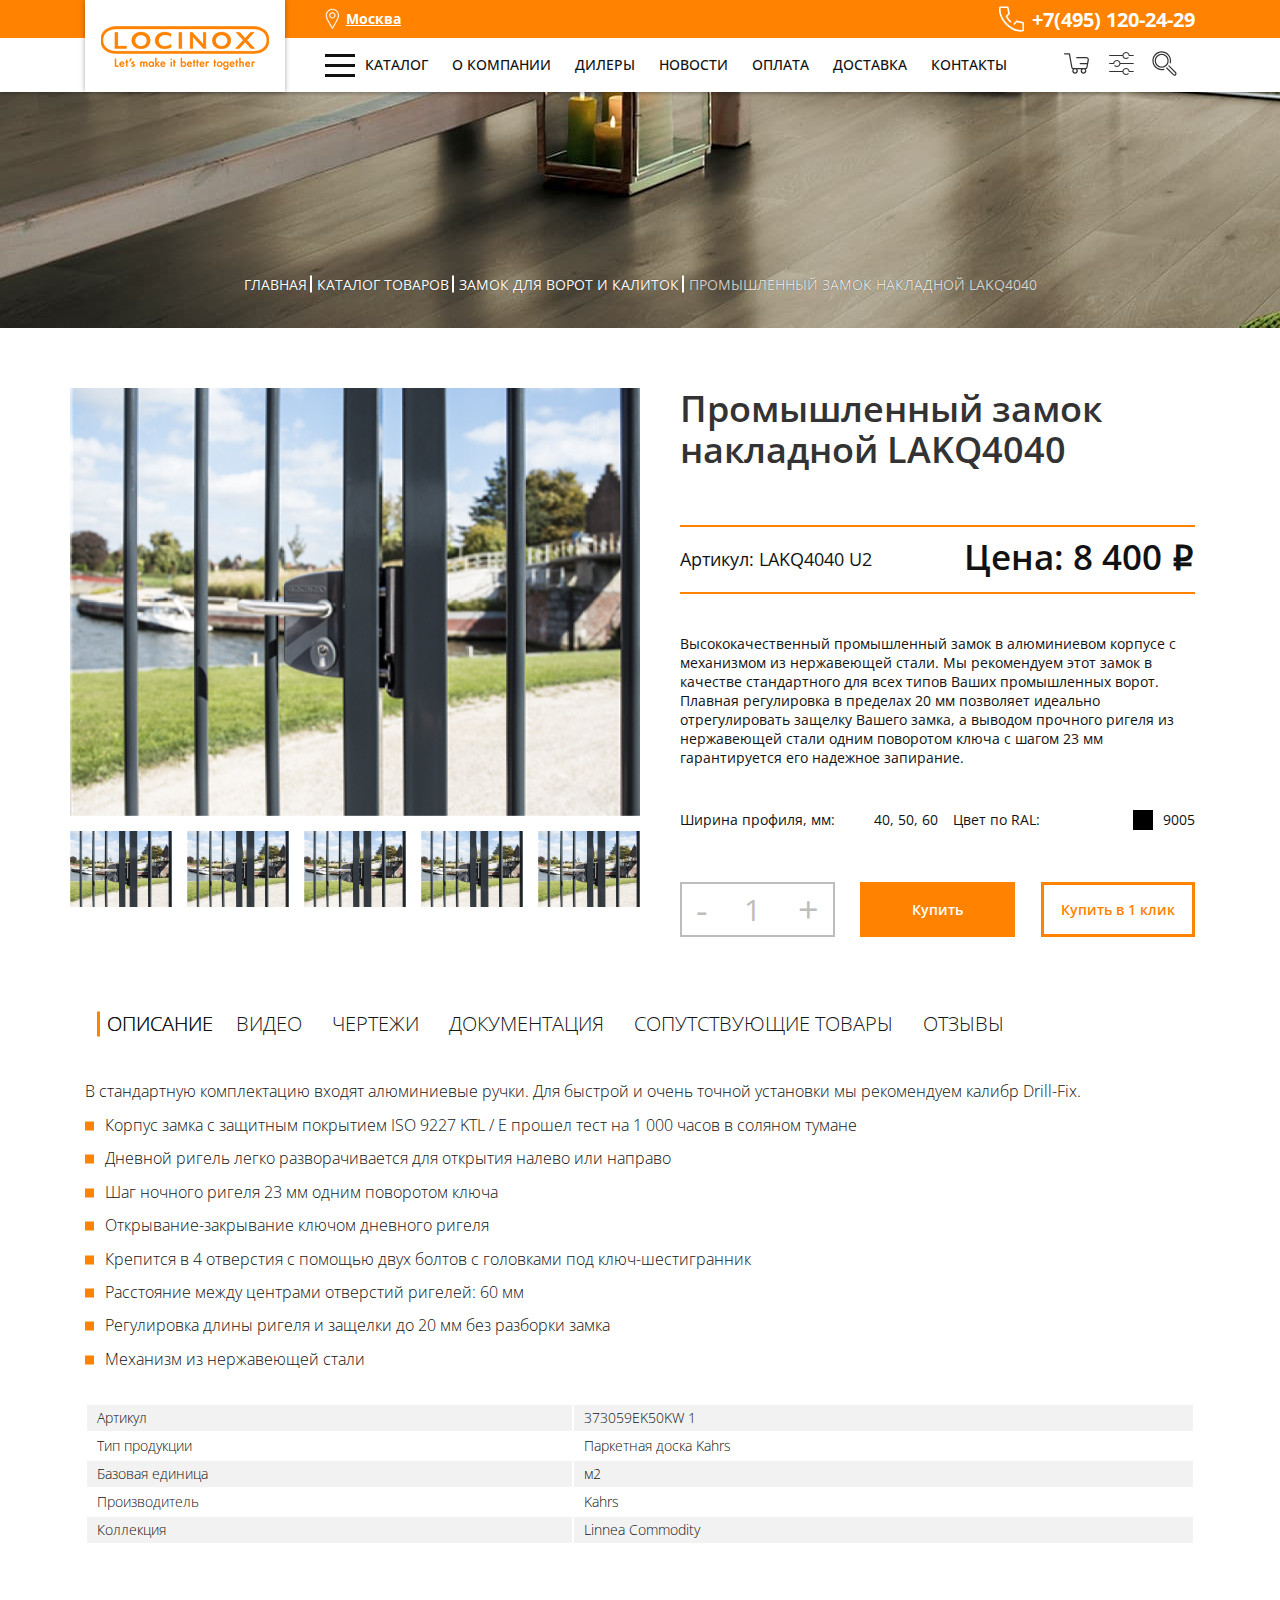
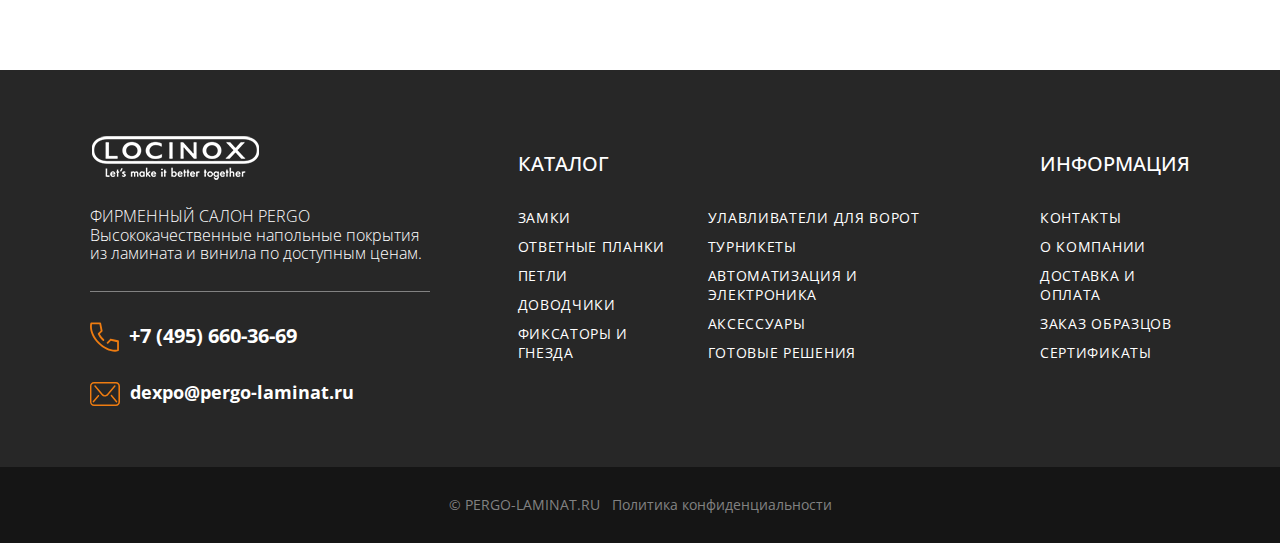
==== commit e1fad939: "fix font- size" ====
--- a/product.html
+++ b/product.html
@@ -493,7 +493,7 @@
 						<!-- Слайдер -->
 					</div>
 
-					<div class="col-12 col-xl-6 d-flex flex-column">
+					<div class="detail__info-block col-12 col-xl-6">
 						<h1 class="detail__title" itemprop="name">Промышленный замок накладной LAKQ4040
 						</h1>
 						<div class="detail__price-block">
--- a/local/templates/locinox/css/style.css
+++ b/local/templates/locinox/css/style.css
@@ -6451,11 +6451,21 @@
 	font-size: 14px
 }
 
+.detail__info-block {
+	display: flex;
+	flex-direction: column;
+	padding-left: 40px;
+}
+
 @media (max-width:1199px) {
 
 	.detail__input-number--length::after,
 	.detail__input-number--width::after {
 		right: 15px
+	}
+
+	.detail__info-block {
+		padding-left: 15px;
 	}
 }
 
@@ -9852,6 +9862,16 @@
 	transform: translate(-35px, -50%) scale(1.1);
 }
 
+@media (max-width:1439px) {
+	.detail__item:not(:last-of-type) {
+		padding-right: 0;
+	}
+
+	.detail__item {
+		font-size: 14px;
+	}
+}
+
 
 
 @media (max-width: 767px) {
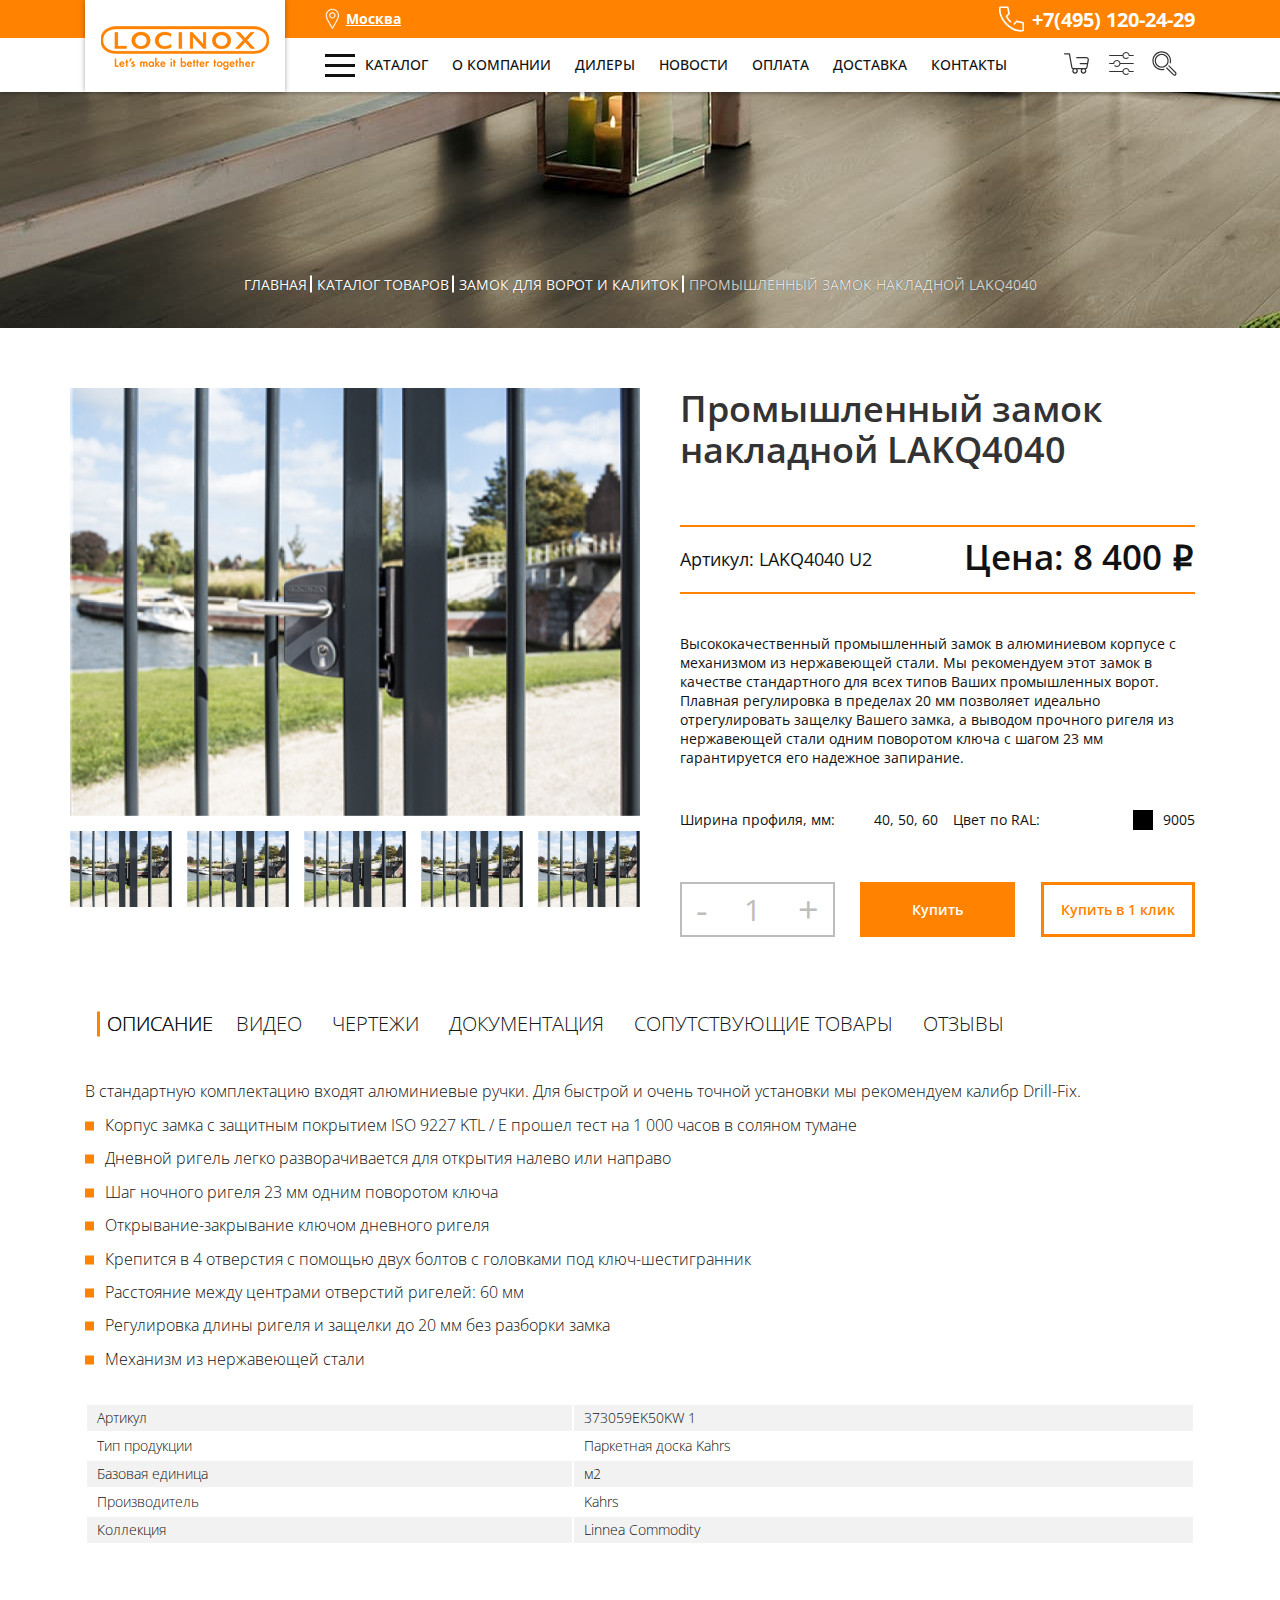
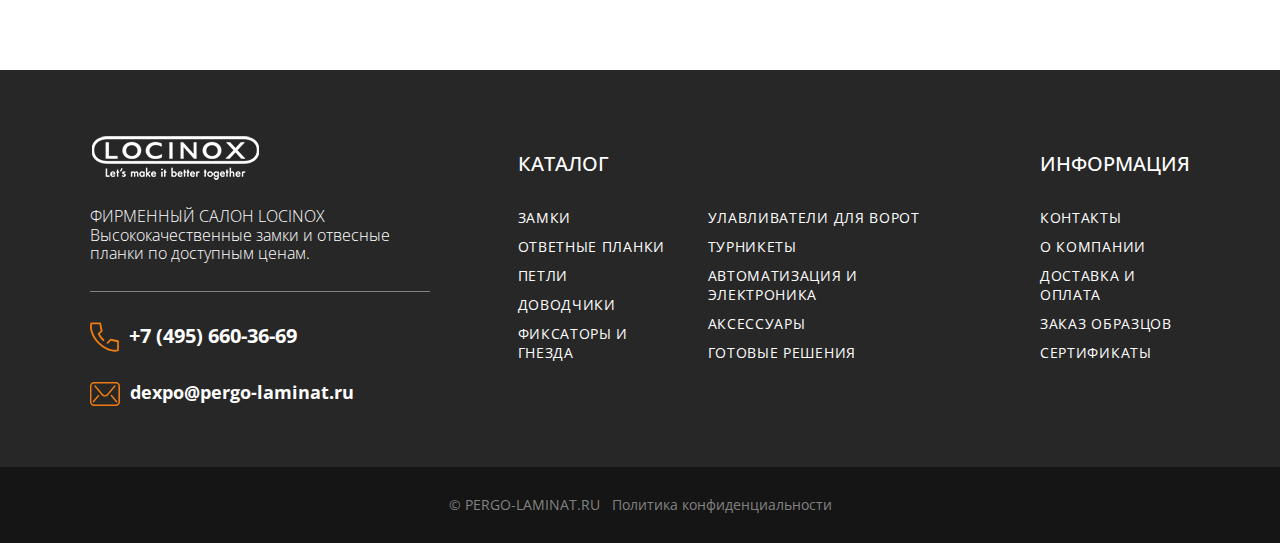
==== commit 1b2ce184: "fix path to logo (footer)" ====
--- a/product.html
+++ b/product.html
@@ -882,13 +882,12 @@
 					<div class="footer__block">
 						<div class="d-flex align-items-center justify-content-center justify-content-lg-start">
 							<a class="mr-0 mb-4" href="/">
-								<img class="header__logo" src="/local/templates/locinox/img/logo.png" alt="">
+								<img class="header__logo" src="local/templates/locinox/img/logo.png" alt="">
 							</a>
 						</div>
 
 						<p class="footer__description">
-							<span>Фирменный салон PERGO</span><br> Высококачественные напольные покрытия из ламината и
-							винила по доступным ценам.
+							<span>Фирменный салон LOCINOX</span><br> Высококачественные замки и отвесные планки по доступным ценам.
 						</p>
 					</div>
 
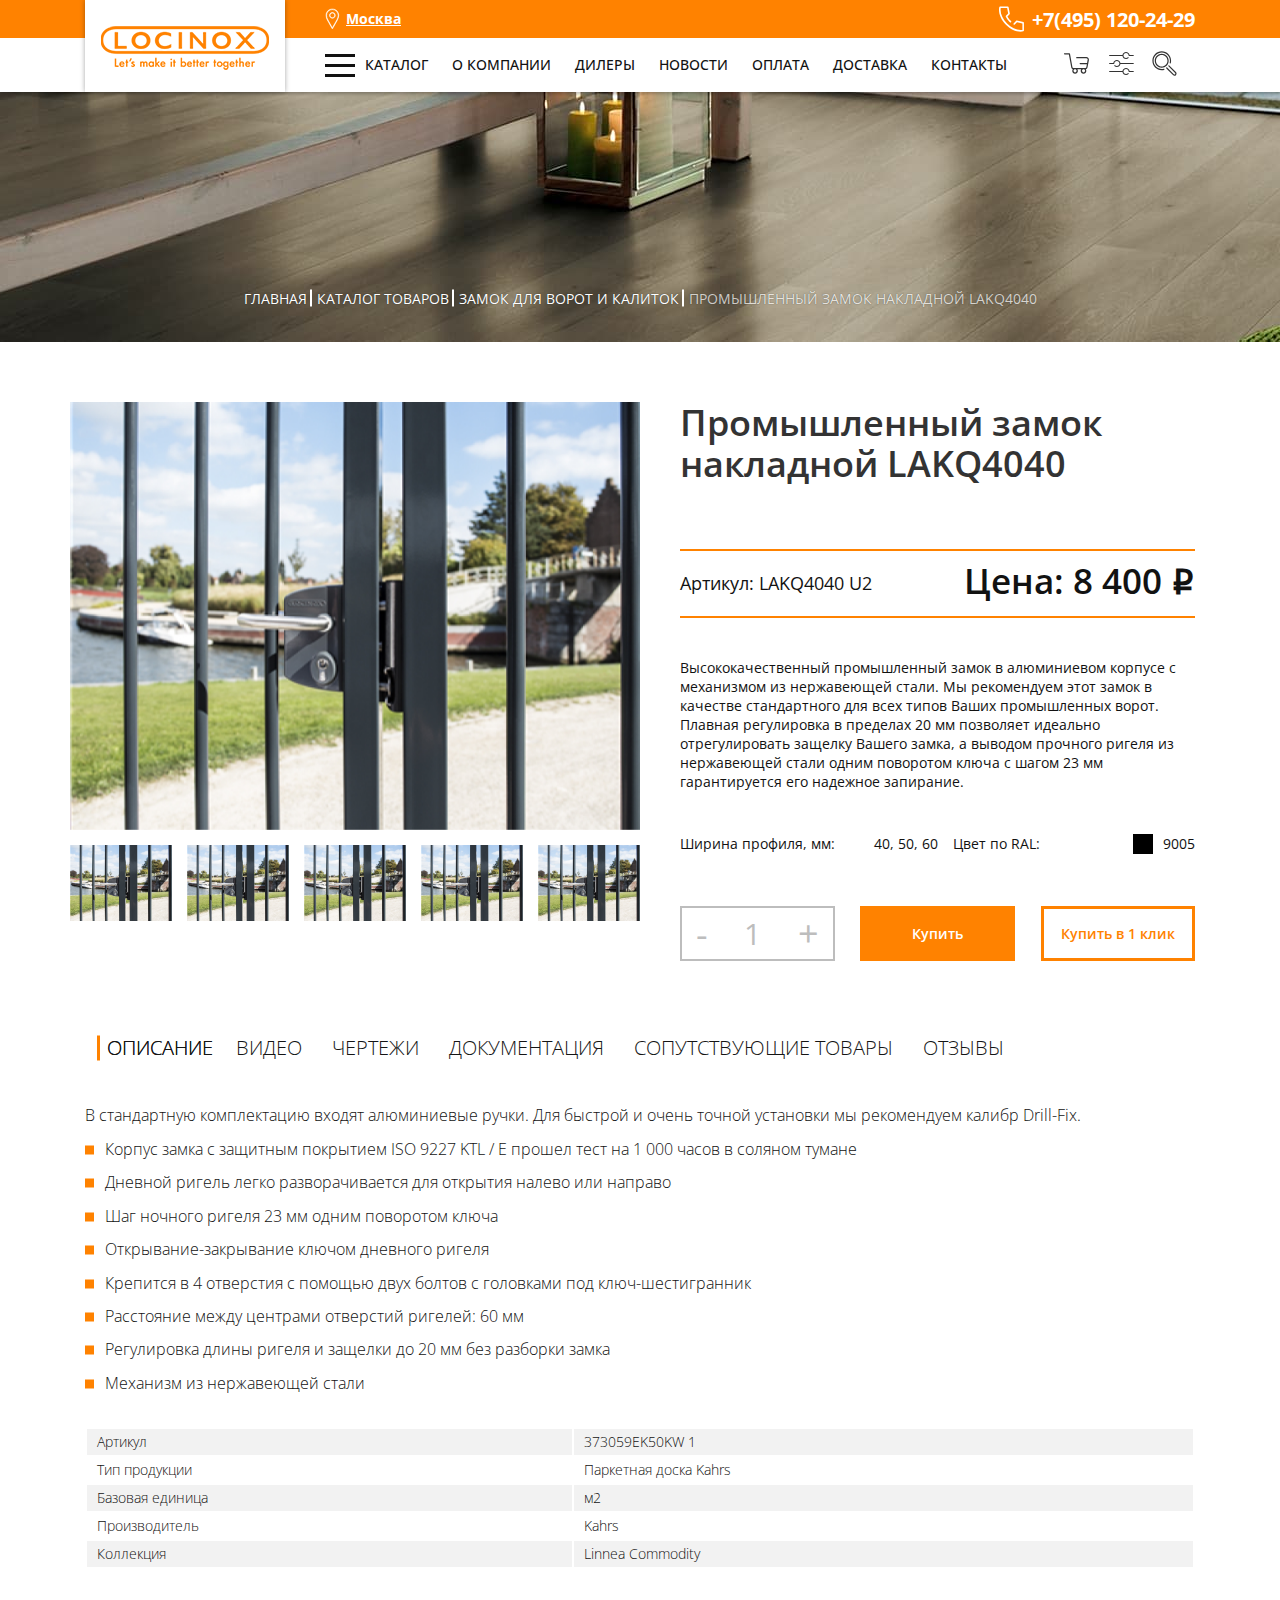
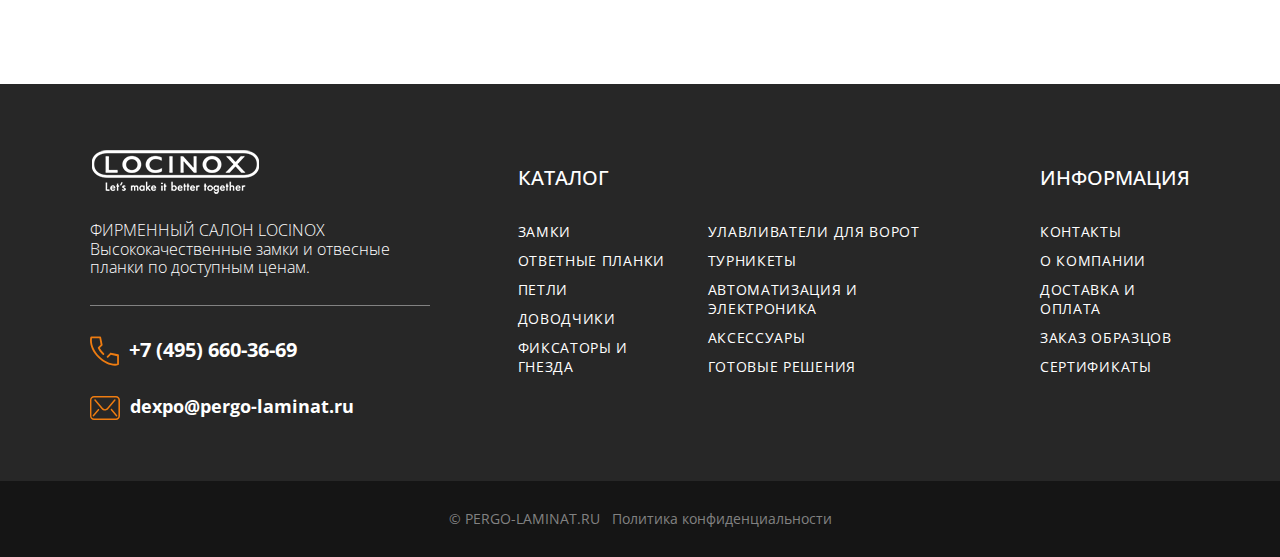
==== commit aac4c93e: "add pages: main, blog, blog-detail, cart" ====
--- a/product.html
+++ b/product.html
@@ -5,7 +5,7 @@
 	<meta charset="utf-8">
 
 	<meta name="viewport" content="width=device-width, initial-scale=1.0, maximum-scale=1.0, user-scalable=no">
-	<title>Замок для ворот и калиток</title>
+	<title>Официальный дистрибьютор Locinox в России и странах СНГ</title>
 	<meta http-equiv="Content-Type" content="text/html; charset=UTF-8" />
 	<meta name="robots" content="index, follow" />
 
@@ -76,7 +76,7 @@
 							<ul class="nav__list">
 								<li class="nav__item nav__item--menu nav__item--menu-main">
 									<div class="nav__item-control">
-										<a href="/catalog/" class="nav__link nav__link--menu d-flex align-items-center pl-xl-0">
+										<a href="/" class="nav__link nav__link--menu d-flex align-items-center pl-xl-0">
 											<div class="nav__button button p-0 d-none d-xl-flex">
 												<span></span>
 											</div>
@@ -544,7 +544,7 @@
 
 
 		<section class="detail-info">
-			<div class="detail-info__container container">
+			<div class="detail-info__container container container--content pt-0">
 				<div class="detail-info__tabs tabs">
 					<div class="tabs__pane" id="tabs2">
 						<ul class="tabs__list">
@@ -1035,24 +1035,26 @@
 		</div>
 		<div class="navbar__middle">
 			<p class="navbar__description">
-				Фирменный салон Locinox
+				Полный перечень продукции с подробными характеристиками материалов
+				представлен
+				на нашем сайте.
 			</p>
 
-			<!-- <h3 class="mt-2 mb-3">Quick Step в ...</h3> -->
+			<h3 class="mt-2 mb-3">Locinox в Москве</h3>
 			<div class="navbar__contact">
 				<ul class="navbar__contact-list">
 					<li class="navbar__contact-item">
-						<svg width="29" height="30" viewBox="0 0 29 30" fill="#000">
+						<svg width="29" height="30" viewBox="0 0 29 30" fill="#3F3222">
 							<path
 								d="M25.0597 29.6484C19.3341 29.6484 13.1623 26.7273 8.03151 21.5591C1.93407 15.3424 -1.11465 7.328 0.372531 1.18614C0.44689 0.736737 0.818685 0.437134 1.26484 0.437134H10.1879C10.6341 0.437134 11.0059 0.736737 11.0802 1.18614L12.5674 8.67621C12.6418 8.97582 12.5674 9.27542 12.3443 9.50012L9.81612 12.0467L10.1136 12.5711C11.1546 14.3687 12.4187 15.9416 13.9802 17.3647C14.2033 17.5145 14.2777 17.7392 14.2777 18.0388C14.2777 18.2635 14.2033 18.5631 14.0546 18.7129C13.9059 18.9376 13.6084 19.0125 13.3854 19.0125C13.1623 19.0125 12.9392 18.9376 12.7905 18.7878C12.4187 18.4882 12.1213 18.1886 11.7495 17.8141C10.1879 16.2412 8.84946 14.3687 7.88279 12.3463C7.73407 11.9718 7.80843 11.5224 8.03151 11.2977L10.6341 8.67621L9.44433 2.30965H2.00843L1.93407 2.98376C1.3392 8.45151 4.09048 14.893 9.36997 20.2109C14.1289 25.0046 19.8546 27.7759 25.0597 27.7759C25.5059 27.7759 26.0264 27.7759 26.4725 27.701L27.1418 27.6261V20.136L20.8956 18.8627L18.2931 21.4842C18.1443 21.634 17.8469 21.7838 17.6238 21.7838C17.4007 21.7838 17.1777 21.7089 16.9546 21.4842C16.5828 21.1097 16.5828 20.5105 16.9546 20.136L19.9289 17.14C20.0777 16.9902 20.3751 16.8404 20.5982 16.8404C20.6725 16.8404 20.7469 16.8404 20.7469 16.8404L28.1828 18.3384C28.629 18.4133 28.9264 18.7878 28.9264 19.2372V28.2253C28.9264 28.6747 28.629 29.0492 28.1828 29.1241C27.2905 29.4986 26.1751 29.6484 25.0597 29.6484Z">
 							</path>
 						</svg>
 						<span class="msk_call_phone_4">
-							<a class="navbar__contact-link mgo-number" href="tel:74951202429"></a>
+							<a class="navbar__contact-link mgo-number" href="tel:74956603669">+7 (495) 495-95-95</a>
 						</span>
 					</li>
 					<li class="navbar__contact-item">
-						<svg width="30" height="25" viewBox="0 0 30 25" fill="#000">
+						<svg width="30" height="25" viewBox="0 0 30 25" fill="#3F3222">
 							<path
 								d="M26.015 24.0602H3.98496C1.80451 24.0602 0 22.2556 0 20.0752V3.98496C0 1.80451 1.80451 0 3.98496 0H26.015C28.1955 0 30 1.80451 30 3.98496V20C30 22.2556 28.1955 24.0602 26.015 24.0602ZM3.98496 1.50376C2.55639 1.50376 1.42857 2.63158 1.42857 3.98496V20C1.42857 21.3534 2.55639 22.4812 3.90977 22.4812H25.9398C27.2932 22.4812 28.4211 21.3534 28.4211 20V3.98496C28.4211 2.63158 27.2932 1.50376 25.9398 1.50376H3.98496Z">
 							</path>
@@ -1066,10 +1068,10 @@
 								d="M3.30829 20.4515C3.15791 20.4515 2.93235 20.3763 2.85716 20.3011C2.55641 20.0004 2.48122 19.5492 2.78197 19.2485L7.89476 13.1582C8.19551 12.8575 8.64663 12.7823 8.94739 13.0831C9.24814 13.3838 9.32333 13.8349 9.02257 14.1357L3.90979 20.2259C3.75942 20.3763 3.53385 20.4515 3.30829 20.4515Z">
 							</path>
 						</svg>
-						<a class="navbar__contact-link" href="mailto:info@kahrs-market.ru">info@kahrs-market.ru</a>
+						<a class="navbar__contact-link" href="mailto:dexpo@pergo-laminat.ru">locinox@locinox.ru</a>
 					</li>
 					<li class="navbar__contact-item">
-						<svg width="29" height="40" viewBox="0 0 15 22" fill="#000" xmlns="http://www.w3.org/2000/svg"
+						<svg width="29" height="40" viewBox="0 0 15 22" fill="#3F3222" xmlns="http://www.w3.org/2000/svg"
 							style="margin-right: 6px">
 							<path
 								d="M7.38051 21L7.12407 20.5481C7.08732 20.4832 3.42131 14.0206 2.4026 12.1284C1.75545 10.9249 1 8.96 1 7.38207C1 3.86306 3.86172 1 7.37917 1C10.8962 1 13.7577 3.86306 13.7577 7.38207C13.7577 8.90624 13.0517 10.9642 12.3872 12.127C11.1978 14.2012 7.67023 20.4838 7.63487 20.5469L7.38051 21ZM7.37917 1.58636C4.185 1.58636 1.58639 4.18636 1.58639 7.38207C1.58639 8.75672 2.25563 10.6169 2.91881 11.8504C3.77669 13.4438 6.52303 18.298 7.3778 19.8067C8.21339 18.3194 10.8753 13.5845 11.8778 11.8358C12.5135 10.7236 13.171 8.75321 13.171 7.38207C13.1714 4.18636 10.5729 1.58636 7.37917 1.58636ZM7.37917 10.2588C5.78285 10.2588 4.48424 8.9598 4.48424 7.36311C4.48424 5.76604 5.78285 4.46662 7.37917 4.46662C8.97485 4.46662 10.2733 5.76604 10.2733 7.36311C10.2731 8.9598 8.97487 10.2588 7.37917 10.2588ZM7.37917 5.053C6.10614 5.053 5.07063 6.08932 5.07063 7.36311C5.07063 8.63652 6.10616 9.67245 7.37917 9.67245C8.65159 9.67245 9.68695 8.63634 9.68695 7.36311C9.68674 6.08932 8.65139 5.053 7.37917 5.053Z"
--- a/local/templates/locinox/css/style.css
+++ b/local/templates/locinox/css/style.css
@@ -66,14 +66,14 @@
 	display: flex;
 	flex-grow: 1;
 	flex-direction: column;
-	padding-bottom: 50px
+	/* padding-bottom: 50px */
 }
 
 h1 {
 	font-size: 31px;
 	line-height: 1;
-	margin-top: 30px !important;
-	margin-bottom: 20px !important;
+	margin-top: 0;
+	margin-bottom: 20px;
 
 }
 
@@ -151,8 +151,7 @@
 	font-weight: 500;
 	text-align: left;
 	color: #333;
-	margin-top: 20px;
-	margin-bottom: 10px
+	margin-bottom: 20px
 }
 
 h2 {
@@ -2898,7 +2897,7 @@
 }
 
 .breadcrumbs {
-	margin-top: 78px;
+
 	background: rgba(0, 0, 0, 0.4) no-repeat center;
 	background-size: cover;
 	display: -webkit-box;
@@ -2998,11 +2997,6 @@
 	text-shadow: #272727 0px 0px 1px
 }
 
-@media (max-width:1199px) {
-	.breadcrumbs {
-		margin-top: 0
-	}
-}
 
 @media (max-width:767px) {
 	.breadcrumbs {
@@ -3010,9 +3004,10 @@
 	}
 }
 
+
 .header__wrapper {
 	z-index: 150;
-	position: absolute;
+
 	top: 30px;
 	z-index: 100;
 	width: 100%;
@@ -3892,12 +3887,12 @@
 .search {
 	width: 90%;
 	max-width: 770px;
-	padding: 30px;
+	padding: 30px 30px 35px;
 	background: #FFF;
 	-webkit-box-shadow: 0px 0px 8px rgba(0, 0, 0, 0.25);
 	box-shadow: 0px 0px 8px rgba(0, 0, 0, 0.25);
 	max-height: 80vh;
-	overflow-y: scroll
+	overflow-y: auto;
 }
 
 .search__form {
@@ -3976,7 +3971,12 @@
 }
 
 .search__result {
-	margin-top: 30px
+	margin-top: 30px;
+}
+
+
+.search__result:empty {
+	margin-top: 0
 }
 
 .search__result-item {
@@ -4053,7 +4053,7 @@
 }
 
 .navbar__description {
-	margin: 20px 0
+	margin-bottom: 20px;
 }
 
 .navbar__middle {
@@ -4361,14 +4361,8 @@
 .slider {
 	position: relative;
 	width: 100%;
-	margin-top: 92px;
-}
-
-@media (max-width:1199px) {
-	.slider {
-		margin-top: 51px;
-	}
-}
+}
+
 
 .slider--main .slider__control {
 	visibility: hidden;
@@ -4385,7 +4379,7 @@
 	overflow: hidden;
 	position: relative;
 	width: 100%;
-	min-height: 900px;
+	min-height: 700px;
 	background: no-repeat center;
 	background-size: cover;
 	text-align: left;
@@ -4414,12 +4408,6 @@
 	text-shadow: 3px 3px 3px rgba(0, 0, 0, 0.5)
 }
 
-.slide__info {
-	font-weight: 400;
-	font-size: 24px;
-	line-height: 28px;
-	text-shadow: 1px 1px 2px rgba(0, 0, 0, 0.5)
-}
 
 .slide__button {
 	-webkit-box-sizing: border-box;
@@ -4449,12 +4437,12 @@
 	height: 47px;
 	padding: 0;
 	text-align: center;
-	background-color: #333;
+	background-color: #121212;
 	-webkit-transform: translateY(-50%);
 	transform: translateY(-50%);
 	z-index: 20;
 	color: #fff;
-	border: 2px solid #333;
+	border: 2px solid #121212;
 	-webkit-transition: all 0.3s;
 	transition: all 0.3s
 }
@@ -4651,7 +4639,7 @@
 }
 
 .prod__video .prod__video-link {
-	min-height: 550px;
+	min-height: 500px;
 	width: 100%
 }
 
@@ -4678,16 +4666,15 @@
 	left: 50%;
 	width: 110px;
 	height: 110px;
-	-webkit-transform: translate(-55px, -50%);
-	transform: translate(-55px, -50%);
-	-webkit-transition: all 0.3s;
+	transform: translate(-50%, -50%);
 	transition: all 0.3s;
-	background: url(../img/play-btn.svg) no-repeat center
+	background: url(../img/play-btn.svg) no-repeat center;
+	background-size: cover;
+	transform-origin: center;
 }
 
 .prod__video-link:hover::after {
-	-webkit-transform: translate(-55px, -50%) scale(1.1);
-	transform: translate(-55px, -50%) scale(1.1)
+	transform: translate(-50%, -50%) scale(1.1);
 }
 
 .prod__video-link:active::after {
@@ -4712,24 +4699,22 @@
 	width: 100%;
 	font-style: normal;
 	font-weight: 400;
-	font-size: 70px;
-	line-height: 80px;
+	font-style: normal;
+	font-size: 36px;
+	line-height: 41px;
 	text-align: center;
 	color: #fff;
-	text-shadow: 3px 3px 3px rgba(0, 0, 0, 0.5)
+	/* text-shadow: 3px 3px 3px rgba(0, 0, 0, 0.5) */
 }
 
 @media (max-width:1399px) {
 	.prod__video-title {
-		font-size: 55px;
-		line-height: 60px;
 		top: 80px
 	}
 }
 
 @media (max-width:1199px) {
 	.prod__video-title {
-		font-size: 50px;
 		top: 70px
 	}
 }
@@ -4744,24 +4729,21 @@
 		content: "";
 		top: 50%;
 		left: 50%;
-		width: 70px;
-		height: 70px;
-		-webkit-transform: translate(-35px, -50%);
-		transform: translate(-35px, -50%);
-		-webkit-transition: all 0.3s;
+		width: 55px;
+		height: 55px;
+		transform: translate(-50%, -50%);
 		transition: all 0.3s;
-		background: url(/local/templates/quickstep-floors/css/../img/play-button.svg) no-repeat center;
 		background-size: cover
 	}
 
 	.prod__video-link:hover::after {
-		-webkit-transform: translate(-35px, -50%) scale(1.1);
-		transform: translate(-35px, -50%) scale(1.1)
+		-webkit-transform: translate(-50%, -50%) scale(1.1);
+		transform: translate(-50%, -50%) scale(1.1)
 	}
 
 	.prod__video-link:active::after {
-		-webkit-transform: translate(-35px, -50%) scale(0.95);
-		transform: translate(-35px, -50%) scale(0.95)
+		-webkit-transform: translate(-50%, -50%) scale(0.95);
+		transform: translate(-50%, -50%) scale(0.95)
 	}
 
 	.prod__video-title {
@@ -4781,8 +4763,7 @@
 	}
 
 	.prod__video-title {
-		font-size: 35px;
-		top: 35px
+		display: none;
 	}
 }
 
@@ -4793,11 +4774,6 @@
 @media (max-width:575px) {
 	.prod__video .prod__video-link {
 		min-height: 200px
-	}
-
-	.prod__video-title {
-		font-size: 24px;
-		top: -5px
 	}
 
 	.popular__container {
@@ -4886,6 +4862,7 @@
 	object-fit: cover;
 	transition: 0.3s all;
 	transform-origin: 0 0;
+	width: 100%;
 }
 
 .popular__product-desc {
@@ -5126,6 +5103,13 @@
 	overflow: hidden
 }
 
+@media (max-width:1439px) {
+	.popular__product-title {
+		font-size: 16px;
+		line-height: 21px;
+	}
+}
+
 @media (max-width:1199px) {
 	.popular__collection {
 		height: 560px
@@ -5139,6 +5123,7 @@
 	.popular__product .popular__product-arrow::after {
 		display: none
 	}
+
 }
 
 @media (max-width:991px) {
@@ -5158,10 +5143,6 @@
 		min-height: 420px;
 		height: auto;
 		margin-bottom: 20px
-	}
-
-	.popular__product-title {
-		font-size: 18px
 	}
 
 	.popular__product-title br {
@@ -7166,7 +7147,7 @@
 	font-style: normal;
 	font-weight: 400;
 	font-size: 22px;
-	line-height: 25px;
+	line-height: 27px;
 	-webkit-transition: all 0.3s;
 	transition: all 0.3s;
 	text-decoration: none
@@ -8094,7 +8075,13 @@
 .empty-block__container {
 	text-align: center;
 	padding-top: 80px;
-	padding-bottom: 30px
+	padding-bottom: 30px;
+	display: flex;
+	flex-direction: column;
+	align-items: center;
+	justify-content: center;
+	flex-grow: 1;
+	min-height: 300px;
 }
 
 .empty-block__container h2 {
@@ -8102,8 +8089,7 @@
 }
 
 .empty-block__container .button {
-	margin: 20px 0 0;
-	width: auto
+	width: auto;
 }
 
 .block-404 {
@@ -8243,7 +8229,7 @@
 }
 
 .client {
-	margin-top: 80px
+	margin-top: 50px
 }
 
 a.link-icon {
@@ -8390,6 +8376,10 @@
 		max-width: 343px;
 		box-sizing: border-box;
 		align-self: center
+	}
+
+	.popular__product-link {
+		padding: 15px 20px;
 	}
 }
 
@@ -9178,7 +9168,7 @@
 }
 
 .cta-box h2 {
-	font-size: 45px;
+	font-size: 40px;
 	margin-top: 0;
 	margin-bottom: 30px;
 	line-height: 1.1
@@ -9331,7 +9321,7 @@
 
 .post__title {
 	font-style: normal;
-	font-weight: bold;
+	/* font-weight: bold; */
 	font-size: 36px;
 	line-height: 44px;
 }
@@ -9682,7 +9672,6 @@
 }
 
 .detail__title {
-	margin-top: 0 !important;
 	font-style: normal;
 	font-weight: 600;
 	font-size: 36px;
@@ -9912,4 +9901,556 @@
 		height: 55px;
 		margin-bottom: 10px;
 	}
+
+
+}
+
+
+
+
+.button--slider {
+	position: relative;
+	text-align: center;
+	overflow: hidden;
+	z-index: 10;
+	-webkit-transition: all 0.3s;
+	transition: all 0.3s;
+}
+
+.button--slider::before {
+	position: absolute;
+	top: 100%;
+	left: 0;
+	content: "";
+	width: 100%;
+	height: 100%;
+	opacity: 0;
+	-webkit-transition: all 0.3s;
+	transition: all 0.3s;
+	z-index: -1;
+	background: #272727;
+}
+
+.button--slider:hover {
+	color: #ffffff;
+}
+
+.button--slider:hover::before {
+	top: 0;
+	width: 100%;
+	opacity: 1;
+}
+
+.button--border {
+	background-color: transparent;
+	border: 3px solid;
+}
+
+.slider--main .slider__control {
+	visibility: hidden;
+	opacity: 0;
+	transition: all 0.7s;
+}
+
+.slider--main:hover .slider__control {
+	visibility: visible;
+	opacity: 1;
+}
+
+.slider .slide {
+	position: relative;
+	width: 100%;
+	height: 700px;
+	background-repeat: no-repeat;
+	background-size: cover;
+	background-position: center;
+}
+
+.slide__text {
+	display: flex;
+	flex-direction: column;
+	align-items: flex-start;
+	justify-content: center;
+	background-color: rgba(12, 12, 12, 0.5);
+	max-width: 600px;
+	padding: 20px 40px;
+	align-self: center;
+}
+
+.slide__title {
+	margin-bottom: 20px;
+	font-family: 'Gotham', 'Arial', sans-serif;
+	font-style: normal;
+	font-weight: 700;
+	font-size: 70px;
+	line-height: 85%;
+	display: flex;
+	flex-direction: column;
+}
+
+.slide__title-bottom {
+	display: block;
+	margin-left: 140px;
+}
+
+.slide__info {
+	font-family: 'Gotham', 'Arial', sans-serif;
+	font-style: normal;
+	font-weight: 300;
+	font-size: 20px;
+	line-height: 28px;
+	text-align: left;
+}
+
+.slide__button {
+	-webkit-box-sizing: border-box;
+	box-sizing: border-box;
+	margin-top: 25px;
+	border-color: #ffffff;
+	color: #ffffff;
+	text-transform: uppercase;
+	-webkit-transition: color, background;
+	transition: color, background;
+	font-weight: 500;
+}
+
+.slide__button::before {
+	background: #fff;
+}
+
+.slide__button:hover,
+.slide__button:focus {
+	border-color: transparent !important;
+	color: #000;
+}
+
+
+.slider__control--prev {
+	left: 30px;
+}
+
+.slider__control--next {
+	right: 30px;
+}
+
+.slide__container {
+	max-width: 1260px;
+	height: 100%;
+	padding-top: 180px;
+	padding-bottom: 100px;
+}
+
+@media (max-width: 1439px) {
+	.slide__container {
+		max-width: 1060px;
+		padding-top: 150px;
+		padding-bottom: 100px;
+	}
+
+	.slide__info {
+		font-size: 18px;
+		line-height: 23px;
+	}
+
+	.slide__title {
+		font-size: 55px;
+	}
+
+	.slide__title-bottom {
+		margin-left: 110px;
+	}
+
+	.slide__text {
+		padding: 20px 30px;
+		max-width: 560px;
+	}
+}
+
+@media (max-width: 1199px) {
+	.slider .slide {
+		height: 600px;
+	}
+
+	.slider__control {
+		display: none;
+	}
+
+	.slide__title {
+		margin-bottom: 15px;
+	}
+
+	.slide__text {
+		padding: 20px;
+	}
+}
+
+@media (max-width: 767px) {
+	.slider .slide {
+		height: 600px;
+	}
+
+	.slide__title {
+		margin-bottom: 15px;
+		font-size: 45px;
+	}
+
+	.slide__title-bottom {
+		margin-left: 90px;
+	}
+
+	.slide__info {
+		font-size: 16px;
+		line-height: 18px;
+	}
+
+	.slide__text {
+		padding: 15px;
+	}
+}
+
+@media (max-width: 575px) {
+	.slider .slide {
+		height: 500px;
+	}
+
+	.slide__title {
+		margin-bottom: 10px;
+		font-size: 35px;
+		margin-top: 0;
+	}
+
+	.slide__info {
+		font-size: 12px;
+		line-height: 16px;
+	}
+
+	.slide__title-bottom {
+		margin-left: 70px;
+	}
+
+	.slide__container {
+		padding-top: 150px;
+		padding-bottom: 100px;
+	}
+
+	.slide__button {
+		font-size: 14px;
+		padding: 10px 20px;
+	}
+}
+
+
+.cta-box {
+	color: #fff;
+	background-size: cover;
+}
+
+.cta-box .center {
+	text-align: center;
+}
+
+.cta-box h2 {
+	font-size: 40px;
+	margin-top: 0;
+	margin-bottom: 30px;
+	line-height: 1.1;
+}
+
+.startpage.cta-box {
+	margin: 0 auto;
+}
+
+.startpage.cta-box h2 {
+	margin-right: auto;
+	margin-left: auto;
+	text-transform: uppercase;
+}
+
+.startpage.cta-box p {
+	max-width: 570px;
+	margin-right: auto;
+	margin-left: auto;
+	font-size: 18px;
+}
+
+@media (max-width:767px) {
+	.startpage.cta-box h2 {
+		max-width: 90%;
+		font-size: 35px;
+	}
+}
+
+@media (max-width:479px) {
+	.startpage.cta-box h2 {
+		font-size: 25px;
+	}
+
+	.startpage.cta-box p {
+		font-size: 14px;
+	}
+
+	.startpage.cta-box p {
+		max-width: 90%;
+	}
+}
+
+.sale-block {
+	margin: 40px 0;
+	background: #333;
+	display: flex;
+}
+
+.sale-block h2 {
+	text-align: center;
+	color: white;
+}
+
+.sale-block .card__button {
+	margin: 0 auto;
+	width: auto;
+	max-width: 80%;
+}
+
+.bgimg-1 {
+	width: 100%;
+	min-height: 400px;
+	background: transparent;
+}
+
+
+
+
+.title-wrapper2 {
+	margin-bottom: 50px;
+}
+
+.title-wrapper2 p {
+	font-family: 'Gotham', 'Arial', sans-serif;
+	font-style: normal;
+	font-weight: 300;
+	font-size: 22px;
+	line-height: 30px;
+	text-align: center;
+	margin: 0 auto;
+}
+
+.title-wrapper2 .title {
+	font-family: 'Gotham', 'Arial', sans-serif;
+	font-style: normal;
+	font-size: 36px;
+	line-height: 41px;
+	text-align: center;
+	color: #3F3222;
+	margin: 0;
+	margin-bottom: 20px;
+}
+
+.prod__video-title {
+	font-size: 36px;
+	line-height: 41px;
+	text-align: center;
+}
+
+.pop__big-title {
+	font-size: 60px;
+	line-height: 71px;
+}
+
+@media (max-width: 1439px) {
+	.title-wrapper2 p {
+		font-size: 18px;
+		line-height: 23px;
+	}
+
+	.title-wrapper2 {
+		margin-bottom: 40px;
+	}
+
+	.title-wrapper2 .title {
+		font-size: 40px;
+		line-height: 45px;
+		margin-bottom: 20px;
+	}
+
+	.prod__video-title {
+		font-size: 40px;
+		line-height: 45px;
+	}
+}
+
+@media (max-width: 1199px) {
+	.title-wrapper2 {
+		margin-bottom: 35px;
+	}
+
+	.title-wrapper2 .title,
+	.prod__video-title {
+		font-size: 35px;
+		line-height: 40px;
+	}
+}
+
+@media (max-width: 767px) {
+	.title-wrapper2 p {
+		font-size: 16px;
+		line-height: 18px;
+	}
+
+	.title-wrapper2 {
+		margin-bottom: 30px;
+	}
+
+	.title-wrapper2 .title,
+	.prod__video-title {
+		font-size: 30px;
+		line-height: 35px;
+	}
+
+	.sale-block {
+		margin: 20px 0;
+		margin-top: 30px;
+	}
+}
+
+
+.pop__container {
+	padding-top: 50px;
+}
+
+@media (max-width: 575px) {
+	.title-wrapper2 p {
+		font-size: 12px;
+		line-height: 16px;
+	}
+
+	.title-wrapper2 {
+		margin-bottom: 20px;
+	}
+
+	.title-wrapper2 .title,
+	.prod__video-title {
+		font-size: 25px;
+		line-height: 30px;
+		margin-bottom: 10px;
+	}
+
+	.pop__container {
+		padding-top: 35px;
+	}
+}
+
+
+@media (min-width: 1200px) {
+	.pop__container {
+		position: relative;
+	}
+}
+
+.card-vertical {
+	overflow: hidden;
+	color: #0C0C0C;
+	margin-bottom: 40px;
+}
+
+.card-vertical .img-wrapp {
+	overflow: hidden;
+	display: flex;
+	justify-content: center;
+	height: 300px;
+	background-color: #f2f2f2;
+}
+
+@media (max-width: 1440px) {
+	.card-vertical .img-wrapp {
+		height: auto;
+	}
+}
+
+.card-vertical img {
+	transition: 0.3s all;
+	height: 100%;
+	width: 100%;
+	object-fit: cover;
+	transform-origin: center;
+}
+
+.card-vertical h3 {
+	font-weight: 600;
+	font-size: 24px;
+	line-height: 33px;
+	margin: 20px 0 10px;
+	color: #0C0C0C;
+}
+
+@media (max-width: 1439px) {
+	.card-vertical img {
+		height: 250px;
+		min-height: auto;
+	}
+
+	.card-vertical h3 {
+		font-size: 20px;
+	}
+}
+
+@media (max-width: 575px) {
+	.card-vertical img {
+		height: 200px;
+		min-height: auto;
+	}
+}
+
+.card-vertical:hover img {
+	transition: 0.3s all;
+	transform: scale(1.1);
+}
+
+.card-vertical p {
+	font-style: normal;
+	font-weight: 300;
+	font-size: 16px;
+	line-height: 22px;
+	text-align: left;
+	margin-bottom: 0;
+	transition: 0.3s all;
+}
+
+.card-vertical p::after {
+	content: "";
+	display: block;
+	width: 122px;
+	height: 5px;
+	background: #0C0C0C;
+	margin-top: 30px;
+	transition: 0.3s all;
+}
+
+@media (min-width: 1200px) {
+	.card-vertical:hover p::after {
+		transition: 0.3s all;
+		margin-top: 25px;
+
+		background: #ff8200;
+	}
+
+	.card-vertical:hover p {
+		margin-bottom: 5px;
+	}
+}
+
+.container--content {
+	padding-top: 40px;
+	padding-bottom: 40px;
+}
+
+@media (max-width: 767px) {
+	.container--content {
+		padding-top: 20px;
+		padding-bottom: 20px;
+	}
+
+}
+
+.sect__title {
+	margin-bottom: 30px;
 }